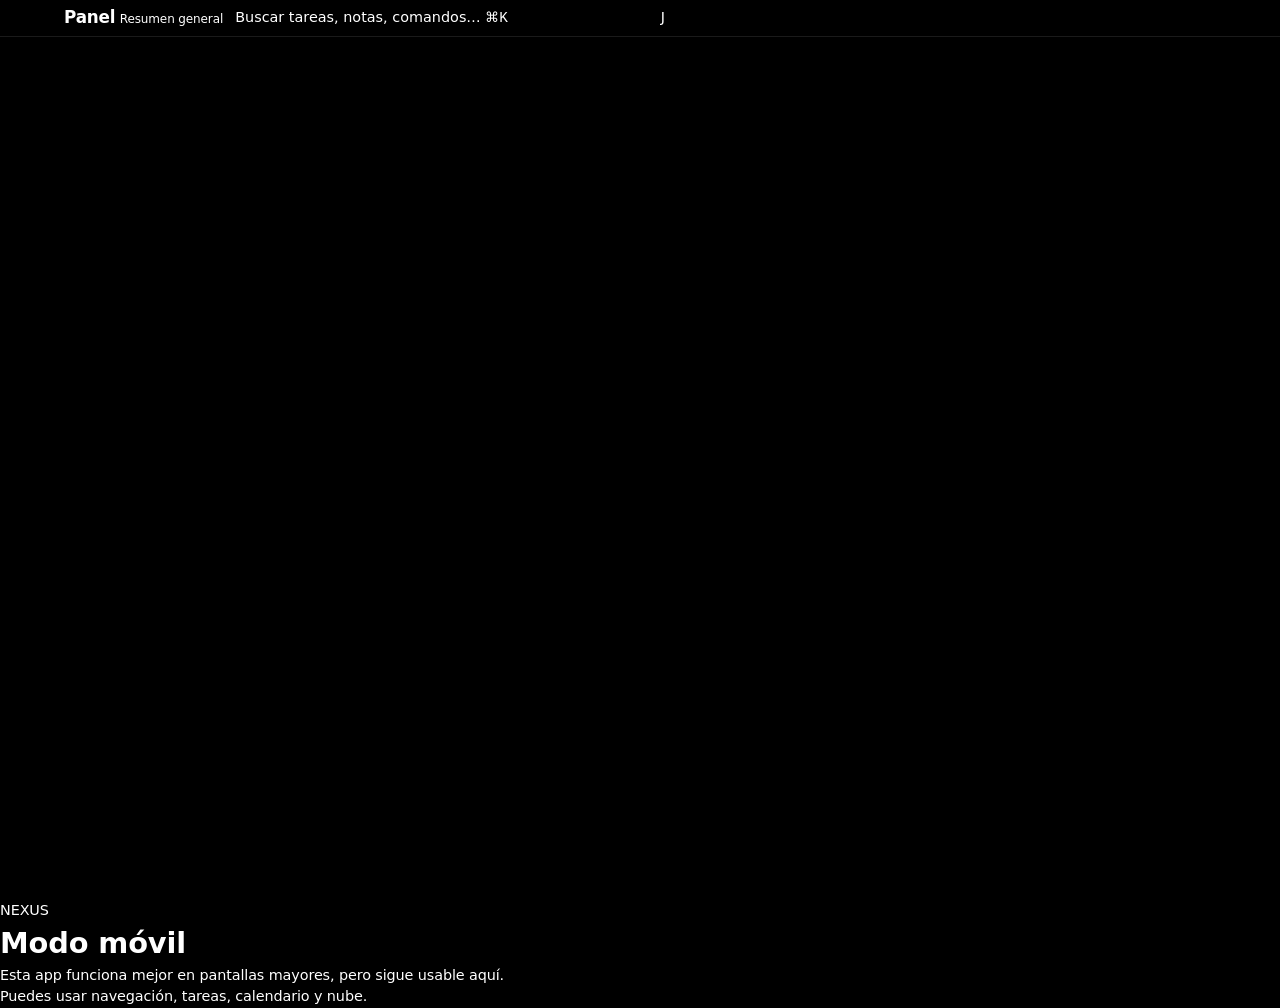
==== index.html @ cc1f6b52 "refactor: mejorar contraste del heatmap" ====
<!DOCTYPE html>
<html lang="es" >
<head>
<meta charset="utf-8" />
<!-- viewport real: permite que el layout se adapte al ancho del móvil.
     Un width fijo (p.ej. 1366) obligaría al navegador a no estrechar nada. -->
<meta name="viewport" content="width=device-width, initial-scale=1, viewport-fit=cover" />
<meta name="theme-color" content="#000000" />
<meta name="apple-mobile-web-app-capable" content="yes" />
<meta name="mobile-web-app-capable" content="yes" />
<meta name="apple-mobile-web-app-status-bar-style" content="black-translucent" />
<meta name="apple-mobile-web-app-title" content="NEXUS" />
<meta name="format-detection" content="telephone=no" />
<title>NEXUS · Centro de Control</title>
<meta name="color-scheme" content="dark" />
<link rel="icon" href="data:image/svg+xml,%3Csvg xmlns='http://www.w3.org/2000/svg' viewBox='0 0 32 32'%3E%3Crect width='32' height='32' rx='8' fill='%23000'/%3E%3Cpath d='M10 23V9l12 12V9' stroke='%23ffffff' stroke-width='2.4' fill='none' stroke-linecap='round' stroke-linejoin='round'/%3E%3C/svg%3E" />
<style>:root{--bg:#000;--panel:rgba(255,255,255,.04);--panel-2:rgba(255,255,255,.06);
--panel-3:rgba(255,255,255,.09);--stroke:rgba(255,255,255,.10);
--stroke-2:rgba(255,255,255,.15);--stroke-3:rgba(255,255,255,.22);
--txt:#fff;--txt-2:rgba(255,255,255,.65);--txt-3:rgba(255,255,255,.40);
--txt-4:rgba(255,255,255,.25);--r:16px;--r-sm:12px;--r-xs:8px;
--gap:1rem;--pad:1.2rem;--fs:1;--dur:.32s;--dur-fast:.16s;
--ease:cubic-bezier(.22,1,.36,1);--shadow:0 12px 32px -10px rgba(0,0,0,.8);
--glow:0 0 0 1px rgba(255,255,255,.08)}
body[data-dens="compact"]{--gap:.85rem;--pad:.95rem}
body[data-dens="roomy"]{--gap:1.25rem;--pad:1.45rem}
body.no-anim *{animation-duration:.001ms!important;transition-duration:.001ms!important}
@media (prefers-reduced-motion:reduce){*{animation-duration:.001ms!important;transition-duration:.001ms!important}}
*{box-sizing:border-box}[hidden]{display:none!important}
html{font-size:calc(16px * var(--fs));-webkit-text-size-adjust:100%}
body{margin:0;background:var(--bg);color:var(--txt);
font-family:-apple-system,BlinkMacSystemFont,"Segoe UI",system-ui,sans-serif;
font-size:.9rem;line-height:1.5;letter-spacing:-.008em;overflow:hidden;
height:100vh;overscroll-behavior:none;-webkit-font-smoothing:antialiased;
touch-action:pan-y pinch-zoom}
.scroll-y,.view,.nav,.notes-scroll,.agenda-list,.col-b,.modal-b,.pal-list,.panel-body{
-webkit-overflow-scrolling:touch;overscroll-behavior:contain}
button,input,textarea,select{font:inherit;color:inherit}
button{background:none;border:0;cursor:pointer;padding:0;-webkit-tap-highlight-color:transparent}
input,textarea,select{background:none;border:0;outline:0}
ul,ol{margin:0;padding:0;list-style:none}h1,h2,h3,h4,p{margin:0}
a{color:var(--txt);text-decoration:none}svg{display:block;flex:none;width:1rem;height:1rem}
::selection{background:rgba(255,255,255,.24);color:#fff}
:focus-visible{outline:2px solid rgba(255,255,255,.6);outline-offset:2px;border-radius:6px}
*::-webkit-scrollbar{width:8px;height:8px}*::-webkit-scrollbar-track{background:transparent}
*::-webkit-scrollbar-thumb{background:rgba(255,255,255,.12);border:2px solid transparent;
background-clip:content-box;border-radius:20px}
.app{display:grid;grid-template-rows:3.5rem 1fr auto;height:100vh;overflow:hidden}
.topbar{position:sticky;top:0;z-index:100;display:flex;align-items:center;gap:.75rem;
padding:0 1rem;background:rgba(0,0,0,.92);border-bottom:1px solid var(--stroke);
backdrop-filter:blur(20px);-webkit-backdrop-filter:blur(20px)}
.nav-toggle{display:grid;place-items:center;width:2.25rem;height:2.25rem;
border-radius:10px;color:var(--txt-2);transition:all .16s}
.nav-toggle svg{width:1.15rem;height:1.15rem;stroke-width:1.9}
.nav-toggle:active{transform:scale(.94)}
#pageTitle{font-size:1.05rem;font-weight:700;letter-spacing:-.012em;flex:1;
overflow:hidden;text-overflow:ellipsis;white-space:nowrap}
.top-right{display:flex;align-items:center;gap:.65rem}
#cloudBtn{display:grid;place-items:center;width:2.25rem;height:2.25rem;
border-radius:10px;color:var(--txt-3);transition:all .16s}
#cloudBtn svg{width:1.05rem;height:1.05rem;stroke-width:1.8}
.clock{display:none}.icon-btn{display:grid;place-items:center;width:2.25rem;height:2.25rem;
border-radius:10px;color:var(--txt-2);transition:all .16s}
.icon-btn svg{width:1.05rem;height:1.05rem;stroke-width:1.8}
.view{overflow-y:auto;padding:1rem 1rem calc(env(safe-area-inset-bottom,0px) + 5rem)}
.sidebar{position:fixed;top:0;bottom:0;left:0;width:min(85vw,20rem);
background:rgba(0,0,0,.96);border-right:1px solid var(--stroke);z-index:200;
transform:translateX(-100%);transition:transform .32s var(--ease);display:flex;flex-direction:column}
body.nav-open .sidebar{transform:translateX(0)}
.side-head{padding:1.2rem 1rem;border-bottom:1px solid var(--stroke);
display:flex;align-items:center;gap:.65rem}
.side-head h2{font-size:.95rem;font-weight:700;flex:1}
.nav{flex:1;overflow-y:auto;padding:.5rem}
.nav-item{display:flex;align-items:center;gap:.75rem;padding:.72rem .85rem;
border-radius:12px;color:var(--txt-2);font-size:.9rem;font-weight:700;
transition:all .16s;min-height:2.75rem}
.nav-item svg{width:1.1rem;height:1.1rem;stroke-width:1.8;opacity:.7;flex:none}
.nav-item:active{transform:scale(.97)}
.nav-item.on{background:rgba(255,255,255,.09);color:var(--txt)}
.nav-item.on svg{opacity:1;stroke-width:2}
.nav-badge{margin-left:auto;min-width:1.35rem;height:1.35rem;padding:0 .35rem;
border-radius:8px;background:rgba(255,255,255,.14);font-size:.7rem;font-weight:700;
display:grid;place-items:center}
.nav-item.on .nav-badge{background:rgba(255,255,255,.22)}
.side-foot{padding:1rem;border-top:1px solid var(--stroke);display:flex;align-items:center;gap:.75rem}
.side-foot .avatar{width:2.25rem;height:2.25rem;border-radius:10px;
background:var(--panel-2);border:1px solid var(--stroke);display:grid;place-items:center;
font-size:.8rem;font-weight:700}
.side-foot .u{flex:1;min-width:0}
.side-foot .u b{display:block;font-size:.8rem;overflow:hidden;text-overflow:ellipsis;white-space:nowrap}
.side-foot .u small{display:block;font-size:.7rem;color:var(--txt-3);overflow:hidden;text-overflow:ellipsis;white-space:nowrap}
.nav-scrim{position:fixed;inset:0;z-index:199;background:rgba(0,0,0,.7);
opacity:0;pointer-events:none;transition:opacity .32s}
body.nav-open .nav-scrim{opacity:1;pointer-events:auto}
@keyframes fadeIn{from{opacity:0}to{opacity:1}}
@keyframes slideUp{from{transform:translateY(1.5rem);opacity:0}to{transform:translateY(0);opacity:1}}
@keyframes spin{from{transform:rotate(0deg)}to{transform:rotate(360deg)}}
@media (max-width:374px){html{font-size:calc(15px * var(--fs))}.topbar{padding:0 .75rem}}

/* microinteracciones táctiles */
@media (hover:none) and (pointer:coarse){
  .kcard:active{transform:scale(.97)}
  .card:active{transform:scale(.97)}
  .nav-item:active{transform:scale(.97);background:rgba(255,255,255,.12)}
  .tab:active{transform:scale(.92)}
  .btn:active{transform:scale(.96);background:var(--panel-3)}
  .card:active{transform:scale(.98)}
  .kcard:active{transform:scale(.98)}
  .task:active{transform:scale(.98);background:var(--panel-2)}
  .note-item:active{transform:scale(.98);background:var(--panel-2)}
}
/* ============================================================
   primitivos
   ============================================================ */
.card{
  background:var(--panel);border:1px solid var(--stroke);border-radius:var(--r);
  /* Sin backdrop-filter en tarjeta: sobre un fondo negro solido no aporta nada
     y en movilTowards el aspecto de "todo borroso". El profundidad viene
     del borde y del box-shadow. */
  box-shadow:var(--glow),0 2px 10px rgba(0,0,0,.55);position:relative;overflow:hidden;
  transition:border-color var(--dur) var(--ease),background var(--dur) var(--ease),transform var(--dur) var(--ease),box-shadow var(--dur) var(--ease)
}
.card::before{
  content:"";position:absolute;inset:0 0 auto;height:1px;
  background:rgba(255,255,255,.07);
  opacity:.7;pointer-events:none
}
.card.hoverable:hover{border-color:var(--stroke-2);background:var(--panel-2);transform:translateY(-2px);box-shadow:var(--glow),0 2px 10px rgba(0,0,0,.55),var(--shadow)}
.card.hoverable:active{transform:translateY(0) scale(.996)}
.card-h{display:flex;align-items:center;gap:.6rem;padding:.85rem 1rem;border-bottom:1px solid var(--stroke);min-width:0}
.card-h h3{font-size:.86rem;font-weight:650;letter-spacing:.02em;flex:1;display:flex;align-items:center;gap:.45rem;min-width:0;overflow:hidden;text-overflow:ellipsis;white-space:nowrap}
.card-h h3 svg{width:.92rem;height:.92rem;stroke-width:1.7;opacity:.6}
.card-h .hint{font-size:.78rem;color:var(--txt-4);font-weight:500}
.card-b{padding:1rem}
.card-b.tight{padding:.6rem}
.card-f{padding:.7rem 1rem;border-top:1px solid var(--stroke);display:flex;align-items:center;gap:.5rem}

.eyebrow{font-size:.69rem;text-transform:uppercase;letter-spacing:.15em;color:var(--txt-4);font-weight:650}
.muted{color:var(--txt-3)}
.mono{font-variant-numeric:tabular-nums;font-feature-settings:"tnum"}

.btn{
  display:inline-flex;align-items:center;justify-content:center;gap:.4rem;height:2.35rem;padding:0 .82rem;
  border-radius:var(--r-sm);background:var(--panel-2);border:1px solid var(--stroke-2);
  font-size:.86rem;font-weight:700;color:var(--txt);white-space:nowrap;
  transition:background var(--dur-fast),border-color var(--dur-fast),transform var(--dur-fast),box-shadow var(--dur-fast),color var(--dur-fast)
}
.btn svg{width:.9rem;height:.9rem;stroke-width:1.8}
.btn:hover{background:var(--panel-3);border-color:var(--stroke-3);transform:translateY(-1px)}
.btn:active{transform:translateY(0) scale(.97)}
/* el boton principal pierde el degradado; el peso y el brillo siguen */
.btn.primary{
  background:var(--txt);color:#05070d;border-color:transparent;font-weight:700;
  box-shadow:0 6px 18px -8px rgba(255,255,255,.12)
}
.btn.primary:hover{box-shadow:0 10px 26px -9px rgba(255,255,255,.12);filter:brightness(1.08)}
.btn.ghost{background:transparent;border-color:var(--stroke)}
.btn.ghost:hover{background:var(--panel-2)}
.btn.danger{color:var(--txt);border-color:var(--stroke-2);background:var(--panel-2)}
.btn.danger:hover{background:var(--panel-3);border-color:var(--stroke-3)}
.btn.xs{height:1.9rem;padding:0 .58rem;font-size:.71rem;border-radius:8px}
.btn.xs svg{width:.8rem;height:.8rem}
.btn.icon{width:2.1rem;padding:0}
.btn.icon.xs{width:1.68rem}
.btn.block{width:100%}
.btn[disabled]{opacity:.42;pointer-events:none}

.chip{
  display:inline-flex;align-items:center;gap:.28rem;height:1.42rem;padding:0 .48rem;border-radius:6px;
  background:var(--panel-2);border:1px solid var(--stroke);font-size:.74rem;font-weight:700;color:var(--txt-2);
  white-space:nowrap;transition:background var(--dur-fast),color var(--dur-fast),border-color var(--dur-fast)
}
button.chip{cursor:pointer}
button.chip:hover{background:var(--panel-3);color:var(--txt)}
.chip.on{background:rgba(255,255,255,.12);border-color:rgba(255,255,255,.12);color:#fff}
.chip .dot{width:.34rem;height:.34rem;border-radius:50%;background:currentColor}
.chip svg{width:.74rem;height:.74rem;flex:none}
.chip.p-alta{color:var(--txt);background:var(--panel-3);border-color:var(--stroke-3);font-weight:800}
.chip.p-media{color:var(--txt-2);background:var(--panel-2);border-color:var(--stroke-2)}
.chip.p-baja{color:var(--txt-3);background:var(--panel);border-color:var(--stroke)}
.chip.p-alta .dot,.chip.p-media .dot,.chip.p-baja .dot{box-shadow:none}

.seg{display:inline-flex;padding:2px;border-radius:9px;background:var(--panel);border:1px solid var(--stroke);gap:2px}
.seg button{padding:.32rem .62rem;border-radius:7px;font-size:.78rem;font-weight:700;color:var(--txt-3);transition:background var(--dur-fast),color var(--dur-fast)}
.seg button:hover{color:var(--txt)}
.seg button.on{background:var(--panel-3);color:var(--txt);box-shadow:0 1px 0 0 rgba(255,255,255,.06) inset}

.field{display:flex;flex-direction:column;gap:.32rem}
.field label{font-size:.74rem;text-transform:uppercase;letter-spacing:.1em;color:var(--txt-4);font-weight:650}
.input,.textarea,.select{
  width:100%;background:rgba(0,0,0,.34);border:1px solid var(--stroke);border-radius:10px;
  padding:.8rem .9rem;font-size:.82rem;color:var(--txt);
  transition:border-color var(--dur-fast),background var(--dur-fast),box-shadow var(--dur-fast)
}
.input::placeholder,.textarea::placeholder{color:var(--txt-4)}
.input:hover,.textarea:hover,.select:hover{border-color:var(--stroke-2)}
.input:focus,.textarea:focus,.select:focus{border-color:rgba(255,255,255,.12);background:rgba(0,0,0,.5);
  box-shadow:0 0 0 3px rgba(255,255,255,.12)}
.textarea{min-height:5.5rem;line-height:1.55}
.select{appearance:none;cursor:pointer;padding-right:1.7rem;
  background:none;
  background-position:calc(100% - .88rem) 52%,calc(100% - .62rem) 52%;
  background-size:5px 5px,5px 5px;background-repeat:no-repeat}
.select option{background:#0b0b0d;color:var(--txt)}
input[type=date]::-webkit-calendar-picker-indicator,
input[type=time]::-webkit-calendar-picker-indicator{filter:invert(1) opacity(.4);cursor:pointer}
.switch{position:relative;width:2.3rem;height:1.32rem;flex:none;border-radius:20px;cursor:pointer;
  background:rgba(255,255,255,.1);border:1px solid var(--stroke-2);transition:background var(--dur) var(--ease),border-color var(--dur)}
.switch::after{content:"";position:absolute;top:1px;left:1px;width:1.1rem;height:1.1rem;border-radius:50%;
  background:#fff;box-shadow:0 2px 6px rgba(0,0,0,.6);transition:transform var(--dur) var(--ease)}
.switch.on{background:var(--txt);border-color:transparent}
.switch.on::after{transform:translateX(.96rem)}
.range{appearance:none;width:100%;height:3px;border-radius:3px;background:rgba(255,255,255,.12);cursor:pointer}
.range::-webkit-slider-thumb{appearance:none;width:.92rem;height:.92rem;border-radius:50%;background:#fff;
  box-shadow:0 2px 8px rgba(0,0,0,.7),0 0 0 1px rgba(0,0,0,.35);transition:transform var(--dur-fast)}
.range::-webkit-slider-thumb:hover{transform:scale(1.18)}

.prog{height:3px;border-radius:3px;background:rgba(255,255,255,.08);overflow:hidden;position:relative}
.prog i{display:block;height:100%;border-radius:3px;background:var(--txt);
  transition:width .55s var(--ease);position:relative}
.prog i::after{display:none}

.stat{display:flex;flex-direction:column;gap:.1rem}
.stat b{font-size:1.62rem;font-weight:680;letter-spacing:-.035em;line-height:1.05;font-variant-numeric:tabular-nums}
.stat span{font-size:.74rem;color:var(--txt-3);display:flex;align-items:center;gap:.3rem}
.stat .up{color:rgba(255,255,255,.85);font-weight:700}
.stat .dn{color:rgba(255,255,255,.85);font-weight:700}
.delta{font-size:.78rem;font-weight:700;padding:.1rem .3rem;border-radius:5px}
.delta.up{background:var(--panel-2);color:var(--txt-2)}
.delta.dn{background:var(--panel-2);color:var(--txt-2)}

.empty{display:flex;flex-direction:column;align-items:center;gap:.4rem;padding:2.4rem 1rem;text-align:center;color:var(--txt-4)}
.empty svg{width:1.7rem;height:1.7rem;stroke-width:1.3;opacity:.5;margin-bottom:.2rem}
.empty b{font-size:.83rem;color:var(--txt-2);font-weight:700}
.empty p{font-size:.78rem;max-width:17rem;line-height:1.5}

/* ============================================================
   dashboard
   ============================================================ */
.hero{
  display:grid;grid-template-columns:1fr auto;gap:1.2rem;align-items:center;
  padding:1.3rem 1.4rem;border-radius:var(--r);position:relative;overflow:hidden;
  background:rgba(255,255,255,.12),var(--panel);
  border:1px solid var(--stroke);box-shadow:var(--glow),0 2px 10px rgba(0,0,0,.55);
  box-shadow:var(--glow),0 2px 10px rgba(0,0,0,.55);position:relative;overflow:hidden;
    /* el hero tampoco lleva backdrop-filter: fondo negro solido, cero ventaja */
    transition:transform .3s var(--ease)
  }
/* sin degradados: la profundidad viene de bordes y sombras, no de mezclas */
.hero::after{
  content:"";position:absolute;inset:0;pointer-events:none;
  border-left:2px solid rgba(255,255,255,.12);
  opacity:.55
}
.hero h1{font-size:1.6rem;font-weight:680;letter-spacing:-.035em;line-height:1.16}
.hero h1 em{font-style:normal;color:var(--txt);font-weight:700}
.hero p{font-size:.8rem;color:var(--txt-2);margin-top:.3rem}
.hero-acts{display:flex;gap:.45rem;margin-top:.9rem}
.ring{position:relative;width:6.2rem;height:6.2rem;flex:none}
.ring svg{transform:rotate(-90deg);overflow:visible}
.ring circle{fill:none;stroke-width:7;stroke-linecap:round}
.ring .bg{stroke:rgba(255,255,255,.08)}
.ring .fg{stroke:var(--txt);transition:stroke-dashoffset .9s var(--ease);filter:drop-shadow(0 0 6px rgba(255,255,255,.12))}
.ring-txt{position:absolute;inset:0;display:grid;place-content:center;text-align:center;line-height:1.1}
.ring-txt b{font-size:1.28rem;font-weight:700;letter-spacing:-.03em;font-variant-numeric:tabular-nums}
.ring-txt span{font-size:.72rem;text-transform:uppercase;letter-spacing:.11em;color:var(--txt-4)}

/* ============================================================
   grid · minmax(0,1fr) en todas las rejillas: con 1fr a secas el
   ancho minimo del contenido (texto, chips) desvia las columnas y
   provoca desbordes. Verificado en movil y escritorio.
   ============================================================ */
.grid{display:grid;gap:var(--gap)}
.g-4{grid-template-columns:repeat(4,minmax(0,1fr))}
.g-3{grid-template-columns:repeat(3,minmax(0,1fr))}
.g-2{grid-template-columns:repeat(2,minmax(0,1fr))}
.span-2{grid-column:span 2}
.span-3{grid-column:span 3}

.kpis{display:grid;grid-template-columns:repeat(4,1fr);gap:var(--gap)}
.kpi{padding:.95rem 1rem;display:flex;flex-direction:column;gap:.55rem}
.kpi-top{display:flex;align-items:center;justify-content:space-between;gap:.5rem}
.kpi-top .ico{width:1.85rem;height:1.85rem;border-radius:8px;display:grid;place-items:center;
  background:var(--panel-2);border:1px solid var(--stroke);color:var(--txt-2)}
.kpi-top .ico svg{width:.92rem;height:.92rem;stroke-width:1.7}
.kpi.spk .ico{color:var(--txt);border-color:rgba(255,255,255,.12);
  background:rgba(255,255,255,.12)}
.spark{height:1.6rem;width:100%;margin-top:auto}
.spark path.l{fill:none;stroke:var(--txt);stroke-width:1.7;stroke-linecap:round;stroke-linejoin:round}
.spark path.a{fill:var(--txt);opacity:.22;stroke:none}

/* listas */
.lst{display:flex;flex-direction:column}
.lst-row{display:flex;align-items:center;gap:.6rem;padding:.52rem .3rem;border-bottom:1px solid var(--stroke);
  transition:background var(--dur-fast),transform var(--dur-fast);border-radius:6px}
.lst-row:last-child{border-bottom:0}
.lst-row:hover{background:var(--panel-2)}
.lst-row .tt{flex:1;min-width:0}
.lst-row .tt b{display:block;font-size:.79rem;font-weight:550;white-space:nowrap;overflow:hidden;text-overflow:ellipsis}
.lst-row .tt small{font-size:.72rem;color:var(--txt-3);display:flex;align-items:center;gap:.3rem;margin-top:.05rem}
.lst-row .tt small .sep{opacity:.4}

.chk{width:1.08rem;height:1.08rem;flex:none;border-radius:6px;border:1.5px solid var(--stroke-3);
  display:grid;place-items:center;cursor:pointer;position:relative;
  transition:background var(--dur-fast),border-color var(--dur-fast),transform var(--dur-fast)}
.chk:hover{border-color:color-mix(in srgb,rgba(255,255,255,.85) 60%,transparent);transform:scale(1.12)}
.chk svg{width:.62rem;height:.62rem;stroke:#05070d;stroke-width:3;opacity:0;transform:scale(.4);
  transition:opacity var(--dur-fast),transform var(--dur-fast)}
.chk.on{background:rgba(255,255,255,.85);border-color:rgba(255,255,255,.85)}
.chk.on svg{opacity:1;transform:none}
.chk .ringfx{position:absolute;inset:-2px;border-radius:9px;border:2px solid rgba(255,255,255,.85);opacity:0;pointer-events:none}
.chk.burst .ringfx{animation:burst .55s var(--ease)}
@keyframes burst{0%{opacity:.9;transform:scale(.7)}100%{opacity:0;transform:scale(2.5)}}
.row-done .tt b{color:var(--txt-4);text-decoration:line-through;text-decoration-color:var(--txt-4)}

.star{width:1.15rem;height:1.15rem;flex:none;color:var(--txt-4);cursor:pointer;stroke-width:1.6;
  transition:color var(--dur-fast),transform var(--dur-fast)}
.star:hover{color:rgba(255,255,255,.85);transform:scale(1.2)}
.star.on{color:rgba(255,255,255,.85);fill:rgba(255,255,255,.85);stroke:rgba(255,255,255,.85)}
.star.pulse{animation:starPop .42s var(--ease)}
@keyframes starPop{0%{transform:scale(1)}45%{transform:scale(1.5) rotate(18deg)}100%{transform:scale(1)}}

.avs{display:flex;align-items:center}
.avs .a{width:1.55rem;height:1.55rem;border-radius:50%;display:grid;place-items:center;font-size:.78rem;font-weight:700;
  color:#05070d;margin-left:-.42rem;border:2px solid #0a0a0c;box-shadow:0 2px 8px rgba(0,0,0,.5)}
.avs .a:first-child{margin-left:0}
.avs .more{background:var(--panel-3)!important;color:var(--txt-2)!important}

.feed{display:flex;flex-direction:column;gap:.1rem}
.feed-row{display:flex;gap:.65rem;padding:.5rem .1rem;position:relative;transition:background var(--dur-fast);border-radius:7px}
.feed-row:hover{background:var(--panel-2)}
.feed-ico{width:1.6rem;height:1.6rem;flex:none;border-radius:8px;display:grid;place-items:center;
  background:var(--panel-2);border:1px solid var(--stroke);color:var(--txt-2);position:relative;z-index:1}
.feed-ico svg{width:.8rem;height:.8rem;stroke-width:1.8}
.feed-row::before{content:"";position:absolute;left:.79rem;top:2.1rem;bottom:-.1rem;width:1px;background:var(--stroke)}
.feed-row:last-child::before{display:none}
.feed-b{flex:1;min-width:0;padding-bottom:.1rem}
.feed-b p{font-size:.755rem;line-height:1.42;color:var(--txt-2)}
.feed-b p b{color:var(--txt);font-weight:700}
.feed-b time{font-size:.7rem;color:var(--txt-4)}

/* ============================================================
   tareas
   ============================================================ */
.toolbar{display:flex;align-items:center;gap:.55rem;flex-wrap:wrap;padding:.8rem .9rem}
.toolbar .grow{flex:1;min-width:8rem}
.search-i{display:flex;align-items:center;gap:.45rem;background:rgba(0,0,0,.3);border:1px solid var(--stroke);
  border-radius:10px;padding:0 .55rem;height:1.95rem;flex:1;min-width:9rem;transition:border-color var(--dur-fast)}
.search-i:focus-within{border-color:rgba(255,255,255,.12)}
.search-i .ic{width:.82rem;height:.82rem;border:1.5px solid var(--txt-4);border-radius:50%;position:relative;flex:none}
.search-i .ic::after{content:"";position:absolute;width:.38rem;height:1.5px;background:var(--txt-4);
  right:-.24rem;bottom:-.11rem;transform:rotate(45deg);border-radius:2px}
.search-i input{flex:1;font-size:.79rem;min-width:0}

.task{
  display:flex;align-items:flex-start;gap:.7rem;padding:.8rem .9rem;border-radius:var(--r-sm);
  border:1px solid var(--stroke);background:var(--panel);position:relative;
  transition:border-color var(--dur-fast),background var(--dur-fast),transform var(--dur-fast),box-shadow var(--dur-fast)
}
.task:hover{border-color:var(--stroke-2);background:var(--panel-2);transform:translateX(2px)}
.task::before{content:"";position:absolute;left:0;top:9px;bottom:9px;width:2px;border-radius:0 2px 2px 0;
  background:var(--pr,var(--txt));opacity:.85;box-shadow:0 0 10px var(--pr,var(--txt))}
.task.p-alta{--pr:rgba(255,255,255,.85)}.task.p-media{--pr:rgba(255,255,255,.85)}.task.p-baja{--pr:rgba(255,255,255,.85)}.task.p-none{--pr:var(--txt-4)}
.task .chk{margin-top:.1rem}
.task-b{flex:1;min-width:0;display:flex;flex-direction:column;gap:.3rem}
.task-b h4{font-size:.83rem;font-weight:550;line-height:1.35;display:flex;align-items:center;gap:.35rem}
.task-b h4 .t{overflow:hidden;text-overflow:ellipsis;white-space:nowrap}
.task-b .desc{font-size:.72rem;color:var(--txt-3);line-height:1.45;display:-webkit-box;-webkit-line-clamp:2;-webkit-box-orient:vertical;overflow:hidden}
.task.done{opacity:.55}
.task.done h4 .t{text-decoration:line-through;color:var(--txt-3)}
.task-meta{display:flex;align-items:center;gap:.4rem;flex-wrap:wrap}
.task-meta .m{font-size:.72rem;color:var(--txt-3);display:inline-flex;align-items:center;gap:.24rem}
.task-meta .m svg{width:.72rem;height:.72rem;stroke-width:1.8}
.task-meta .m.late{color:#ffb3bf}
.task-acts{display:flex;gap:.15rem;opacity:0;transition:opacity var(--dur-fast);flex:none}
.task:hover .task-acts,.task:focus-within .task-acts{opacity:1}
.task-pct{font-size:.78rem;color:var(--txt-3);font-variant-numeric:tabular-nums;flex:none;min-width:1.7rem;text-align:right}
.task.removing{animation:taskOut .26s var(--ease-in) forwards}
@keyframes taskOut{to{opacity:0;transform:translateX(22px) scale(.96);height:0;padding-top:0;padding-bottom:0;margin:0;border-width:0}}
.task.ghosting{opacity:.28}
.task.drag-ghost{
  position:fixed;z-index:900;pointer-events:none;box-shadow:var(--shadow-lg);
  border-color:rgba(255,255,255,.12);background:#101014;
  transform:rotate(1.4deg) scale(1.015);animation:none!important;margin:0
}

.tag{display:inline-flex;align-items:center;height:1.24rem;padding:0 .4rem;border-radius:5px;font-size:.69rem;font-weight:700;
  background:var(--tc,rgba(255,255,255,.12));color:var(--tc-t,#cfe2ff);
  border:1px solid color-mix(in srgb,var(--tc,var(--txt)) 26%,transparent)}

/* ============================================================
   calendario
   ============================================================ */
.cal-wrap{display:grid;grid-template-columns:1fr 19.5rem;gap:var(--gap);align-items:start}
.cal-nav{display:flex;align-items:center;gap:.3rem}
.cal-nav h3{font-size:.9rem;font-weight:650;letter-spacing:-.01em;min-width:8.6rem;text-transform:capitalize}
/* minmax(0,1fr) es imprescindible: con 1fr a secas, el ancho minimo del
   contenido (el texto de cada celda) reparte columnas desiguales y desborda.
   Este fix sirve para movil Y escritorio. */
.cal-grid{display:grid;grid-template-columns:repeat(7,minmax(0,1fr));border-top:1px solid var(--stroke);border-left:1px solid var(--stroke)}
.cal-dow{font-size:.68rem;text-transform:uppercase;letter-spacing:.11em;color:var(--txt-4);
  padding:.5rem .35rem;text-align:center;font-weight:650;border-right:1px solid var(--stroke);border-bottom:1px solid var(--stroke);
  overflow:hidden;text-overflow:ellipsis;white-space:nowrap;min-width:0}
.cal-cell{
  border-right:1px solid var(--stroke);border-bottom:1px solid var(--stroke);
  min-height:5.4rem;min-width:0;padding:.35rem .4rem;display:flex;flex-direction:column;gap:.22rem;
  cursor:pointer;position:relative;transition:background var(--dur-fast);
}
.cal-cell:hover{background:var(--panel-2)}
.cal-cell.out{opacity:.32}
.cal-cell .dn{font-size:.72rem;color:var(--txt-2);font-variant-numeric:tabular-nums;
  width:1.35rem;height:1.35rem;display:grid;place-items:center;border-radius:50%;transition:all var(--dur-fast) cubic-bezier(.22,1,.36,1)}
.cal-cell.out .dn{color:var(--txt-4)}
.cal-cell.today .dn{background:var(--txt);color:#05070d;font-weight:700;
  box-shadow:0 0 14px -2px rgba(255,255,255,.12)}
.cal-cell.sel{background:rgba(255,255,255,.12);box-shadow:inset 0 0 0 1px rgba(255,255,255,.12)}
.cal-cell.sel .dn{color:#fff;font-weight:700}
.ev-dot{width:100%;display:flex;align-items:center;gap:.25rem;font-size:.71rem;padding:.13rem .28rem;border-radius:5px;
  background:var(--panel-2);border-left:2px solid var(--ec,var(--txt));color:var(--txt-2);
  white-space:nowrap;overflow:hidden;text-overflow:ellipsis;transition:background var(--dur-fast),transform var(--dur-fast)}
.ev-dot:hover{background:var(--panel-3);transform:translateX(2px)}
.ev-dot.more{background:none;border:0;color:var(--txt-4);padding-left:.28rem;cursor:pointer}
.ev-dot.now{box-shadow:0 0 0 1px rgba(255,255,255,.12)}

.agenda{padding:.85rem;display:flex;flex-direction:column;gap:.55rem;position:sticky;top:0}
.agenda-date{font-size:.86rem;font-weight:650;display:flex;flex-direction:column;gap:.05rem}
.agenda-date small{font-size:.78rem;color:var(--txt-3);font-weight:400;text-transform:capitalize}
.agenda-list{display:flex;flex-direction:column;gap:.35rem;max-height:26rem;overflow-y:auto}
.agenda-ev{display:flex;gap:.55rem;padding:.45rem .5rem;border-radius:8px;background:var(--panel);
  border:1px solid var(--stroke);border-left:2px solid var(--ec,var(--txt));
  transition:background var(--dur-fast),transform var(--dur-fast),border-color var(--dur-fast);cursor:pointer}
.agenda-ev:hover{background:var(--panel-2);transform:translateX(2px)}
.agenda-ev .t{flex:1;min-width:0}
.agenda-ev .t b{display:block;font-size:.755rem;font-weight:550;white-space:nowrap;overflow:hidden;text-overflow:ellipsis}
.agenda-ev .t small{font-size:.71rem;color:var(--txt-3);font-variant-numeric:tabular-nums}
.agenda-ev .x{opacity:0;transition:opacity var(--dur-fast)}
.agenda-ev:hover .x{opacity:1}/* ============================================================
   kanban / proyectos
   ============================================================ */
.board{display:grid;grid-template-columns:repeat(4,minmax(13.5rem,1fr));gap:var(--gap);align-items:start}
.col{display:flex;flex-direction:column;border-radius:var(--r);border:1px solid var(--stroke);
  background:rgba(255,255,255,.016);max-height:calc(100vh - 12.5rem);transition:border-color var(--dur),background var(--dur)}
.col.over{border-color:rgba(255,255,255,.12);background:rgba(255,255,255,.12)}
.col-h{display:flex;align-items:center;gap:.45rem;padding:.65rem .75rem;border-bottom:1px solid var(--stroke);flex:none}
.col-h .cd{width:.42rem;height:.42rem;border-radius:50%;background:var(--cc,var(--txt));box-shadow:0 0 9px var(--cc,var(--txt))}
.col-h b{font-size:.78rem;font-weight:650;flex:1;letter-spacing:.01em}
.col-h .n{font-size:.73rem;color:var(--txt-3);background:var(--panel-2);border-radius:20px;padding:.06rem .34rem;
  font-variant-numeric:tabular-nums;font-weight:650}
.col-b{flex:1;overflow-y:auto;padding:.5rem;display:flex;flex-direction:column;gap:.42rem;min-height:4.5rem}
.col-b.over{background:rgba(255,255,255,.12);border-radius:var(--r-xs)}
.kcard{
  border-radius:var(--r-sm);border:1px solid var(--stroke);background:var(--panel-2);padding:.58rem .62rem;
  display:flex;flex-direction:column;gap:.4rem;cursor:grab;position:relative;user-select:none;
  /* El raton arrastra al instante. En tactil el scroll tiene prioridad, asi que
     el arrastre se arma con pulsacion larga y se cambia a touch-action:none
     solo cuando el dedo ya esta "agarrando" la tarjeta (ver onPointerDown). */
  /* pan-y permite el scroll vertical con el dedo; el arrastre horizontal se
     habilita solo cuando la tarjeta ya esta agarrada (.dragging-active) */
  touch-action:pan-y;-webkit-touch-callout:none;
  transition:border-color var(--dur-fast),background var(--dur-fast),transform var(--dur-fast),box-shadow var(--dur-fast),opacity var(--dur-fast)
}
/* feedback de "pulsacion larga en curso" */
.kcard.pressing{
  transform:scale(.97);
  border-color:rgba(255,255,255,.12);
  background:var(--panel-3);
  box-shadow:0 10px 30px -14px rgba(0,0,0,.95)
}
/* mientras se arrastra con el dedo, el scroll debe ceder */
.kcard.dragging-active{touch-action:none}
.kcard:hover{border-color:var(--stroke-2);background:var(--panel-3);transform:translateY(-1px);box-shadow:0 8px 20px -12px rgba(0,0,0,.9)}
.kcard:active{cursor:grabbing}
.kcard.drag-ghost{position:fixed;z-index:900;width:var(--kw);pointer-events:none;box-shadow:var(--shadow-lg);
  border-color:rgba(255,255,255,.12);background:#121216;transform:rotate(1.6deg) scale(1.02);cursor:grabbing}
/* la original se atenúa solo un poco: si baja mucho, al soltar parece un flash */
.kcard.ghosting{opacity:.58;transition:opacity .18s ease}
.kcard h5{font-size:.775rem;font-weight:600;line-height:1.35;display:flex;gap:.35rem;align-items:flex-start}
.kcard h5 .t{flex:1}
.kcard .kd{font-size:.78rem;color:var(--txt-3);line-height:1.42;display:-webkit-box;-webkit-line-clamp:2;-webkit-box-orient:vertical;overflow:hidden}
.kcard-top{display:flex;align-items:center;gap:.3rem;flex-wrap:wrap}
.kcard-bot{display:flex;align-items:center;gap:.35rem}
.kcard-bot .prog{flex:1}
.kcard-bot .pc{font-size:.72rem;color:var(--txt-3);font-variant-numeric:tabular-nums;font-weight:650}
.kcard .grip{position:absolute;top:.4rem;right:.4rem;width:.9rem;height:.9rem;opacity:0;transition:opacity var(--dur-fast);color:var(--txt-4)}
.kcard:hover .grip{opacity:.8}
.kcard .kacts{display:flex;gap:.1rem;opacity:0;transition:opacity var(--dur-fast)}
.kcard:hover .kacts{opacity:1}
/* mover de columna sin arrastrar: accesible con el dedo y con teclado */
.kcard .kmove{display:flex;gap:.15rem;opacity:0;transition:opacity var(--dur-fast)}
.kcard:hover .kmove{opacity:1}
.kcard .kmove button{
  width:1.55rem;height:1.55rem;border-radius:6px;display:grid;place-items:center;
  background:var(--panel);border:1px solid var(--stroke);color:var(--txt-3);
  transition:background var(--dur-fast),color var(--dur-fast),transform var(--dur-fast)
}
.kcard .kmove button:hover{background:var(--panel-3);color:var(--txt)}
.kcard .kmove button:active{transform:scale(.9)}
.kcard .kmove button svg{width:.78rem;height:.78rem;stroke-width:2.1}
.kcard .kmove button:disabled{opacity:.28;pointer-events:none}
@media (hover:none){
  .kcard .kacts,.kcard .kmove{opacity:1}
}
.kcard.blocked{border-color:var(--stroke-3);background:var(--panel-3)}
.kcard.done-card{opacity:.62}
.kcard.done-card h5 .t{text-decoration:line-through;color:var(--txt-3)}
.ph{height:2.1rem;border-radius:var(--r-sm);border:1.5px dashed var(--stroke-2);
  background:var(--panel-2);flex:none}

/* ============================================================
   notas
   ============================================================ */
.notes{display:grid;grid-template-columns:14.5rem 1fr;gap:var(--gap);height:calc(100vh - 10.5rem);align-items:stretch}
.notes-list{display:flex;flex-direction:column;overflow:hidden}
.folders{padding:.5rem;border-bottom:1px solid var(--stroke);display:flex;flex-direction:column;gap:.1rem;max-height:9.5rem;overflow-y:auto}
.folder{display:flex;align-items:center;gap:.45rem;padding:.35rem .5rem;border-radius:7px;font-size:.77rem;
  color:var(--txt-2);width:100%;transition:background var(--dur-fast),color var(--dur-fast);text-align:left}
.folder svg{width:.85rem;height:.85rem;stroke-width:1.6;flex:none;opacity:.72}
.folder span{flex:1;overflow:hidden;text-overflow:ellipsis;white-space:nowrap;text-align:left}
.folder .n{font-size:.7rem;color:var(--txt-4);font-variant-numeric:tabular-nums}
.folder:hover{background:var(--panel-2);color:var(--txt)}
.folder.on{background:var(--panel-3);color:var(--txt);font-weight:600}
.folder.on svg{opacity:1;color:var(--txt)}
.notes-scroll{flex:1;overflow-y:auto;padding:.4rem}
.note-item{display:flex;flex-direction:column;gap:.14rem;padding:.5rem .55rem;border-radius:8px;width:100%;text-align:left;
  transition:background var(--dur-fast),transform var(--dur-fast);border:1px solid transparent}
.note-item:hover{background:var(--panel-2)}
.note-item.on{background:var(--panel-3);border-color:var(--stroke-2)}
.note-item b{font-size:.765rem;font-weight:600;white-space:nowrap;overflow:hidden;text-overflow:ellipsis;
  display:flex;align-items:center;gap:.3rem}
.note-item b svg{width:.7rem;height:.7rem;flex:none;color:rgba(255,255,255,.85);fill:rgba(255,255,255,.85);stroke:rgba(255,255,255,.85)}
.note-item p{font-size:.78rem;color:var(--txt-3);white-space:nowrap;overflow:hidden;text-overflow:ellipsis;line-height:1.4}
.note-item time{font-size:.78rem;color:var(--txt-4)}
.note-edit{display:flex;flex-direction:column;overflow:hidden}
.note-head{padding:.8rem 1rem;border-bottom:1px solid var(--stroke);display:flex;align-items:center;gap:.55rem;flex:none}
.note-title{flex:1;background:none;border:0;font-size:1.02rem;font-weight:650;letter-spacing:-.02em;min-width:0}
.note-body{flex:1;padding:1rem 1.1rem;overflow-y:auto}
.note-body .ntext{width:100%;border:0;background:none;font-size:.85rem;line-height:1.72;color:var(--txt-2);
  min-height:16rem;resize:none;font-family:inherit}
.note-body .ntext::placeholder{color:var(--txt-4)}
.note-body .ntext:focus{outline:none;color:var(--txt)}
.note-foot{padding:.55rem 1rem;border-top:1px solid var(--stroke);display:flex;align-items:center;gap:.5rem;flex:none;flex-wrap:wrap}

/* ============================================================
   estadísticas
   ============================================================ */
.chart{width:100%;display:block;overflow:visible}
.chart .gl{stroke:rgba(255,255,255,.055);stroke-width:1}
.chart .lb{fill:var(--txt-4);font-size:.73rem;font-weight:600;letter-spacing:.06em;text-transform:uppercase}
.chart .bar{fill:var(--txt);transition:opacity var(--dur-fast),y var(--dur) var(--ease),height var(--dur) var(--ease)}
.chart .bar:hover{opacity:.78}
.chart .ln{fill:none;stroke:var(--txt);stroke-width:1.9;stroke-linecap:round;stroke-linejoin:round}
.chart .ar{fill:var(--txt);opacity:.16}
.chart .pt{fill:#fff;stroke:var(--txt);stroke-width:1.9}
.hbar{display:flex;flex-direction:column;gap:.5rem}
.hbar-row{display:grid;grid-template-columns:5.6rem 1fr 2.2rem;align-items:center;gap:.55rem}
.hbar-row .l{font-size:.73rem;color:var(--txt-2);white-space:nowrap;overflow:hidden;text-overflow:ellipsis}
.hbar-row .v{font-size:.78rem;color:var(--txt-3);text-align:right;font-variant-numeric:tabular-nums;font-weight:650}
.donut{position:relative;display:grid;place-items:center}
.donut svg{transform:rotate(-90deg)}
.donut circle{fill:none;stroke-width:13;transition:stroke-dasharray .8s var(--ease),stroke-dashoffset .8s var(--ease)}
.donut-mid{position:absolute;text-align:center;line-height:1.2}
.donut-mid b{font-size:1.35rem;font-weight:700;letter-spacing:-.03em;font-variant-numeric:tabular-nums}
.donut-mid span{font-size:.78rem;text-transform:uppercase;letter-spacing:.11em;color:var(--txt-4)}
.legend{display:flex;flex-direction:column;gap:.34rem}
.legend div{display:flex;align-items:center;gap:.45rem;font-size:.73rem;color:var(--txt-2)}
.legend i{width:.5rem;height:.5rem;border-radius:2px;flex:none}
.legend .v{margin-left:auto;color:var(--txt-3);font-variant-numeric:tabular-nums;font-size:.75rem;font-weight:650}
.heat{display:grid;grid-template-columns:repeat(auto-fill,minmax(.72rem,1fr));gap:.2rem}
.heat i{aspect-ratio:1;border-radius:2.5px;background:rgba(255,255,255,.05);transition:transform var(--dur-fast),transform-origin center}
.heat i:hover{transform:scale(1.42)}
.heat i[data-l="1"]{background:rgba(255,255,255,.12)}
.heat i[data-l="2"]{background:rgba(255,255,255,.22)}
.heat i[data-l="3"]{background:rgba(255,255,255,.40)}
.heat i[data-l="4"]{background:var(--txt);box-shadow:0 0 8px -1px var(--txt)}

/* ============================================================
   command palette
   ============================================================ */
.palette-wrap{position:fixed;inset:0;z-index:800;display:grid;place-items:start center;padding-top:11vh;
  animation:fadeIn .2s var(--ease)}
@keyframes fadeIn{from{opacity:0}to{opacity:1}}
.palette{width:36rem;max-width:calc(100vw - 3rem);border-radius:1.1rem;overflow:hidden;
  background:rgba(0,0,0,.96);border:1px solid var(--stroke-2);box-shadow:var(--shadow-lg),0 0 0 1px rgba(255,255,255,.05) inset;
  animation:palIn .3s var(--ease)}
@keyframes palIn{from{opacity:0;transform:translateY(-16px) scale(.965)}to{opacity:1;transform:none}}
.pal-input{display:flex;align-items:center;gap:.65rem;padding:.9rem 1rem;border-bottom:1px solid var(--stroke)}
.pal-ic{width:1rem;height:1rem;border:1.7px solid var(--txt-3);border-radius:50%;position:relative;flex:none}
.pal-ic::after{content:"";position:absolute;width:.44rem;height:1.7px;background:var(--txt-3);right:-.28rem;bottom:-.14rem;transform:rotate(45deg);border-radius:2px}
.pal-input input{flex:1;font-size:.95rem;font-weight:450;min-width:0}
.pal-input input::placeholder{color:var(--txt-4)}
.pal-list{max-height:24rem;overflow-y:auto;padding:.35rem}
.pal-group{font-size:.78rem;text-transform:uppercase;letter-spacing:.14em;color:var(--txt-4);
  padding:.55rem .55rem .28rem;font-weight:700}
.pal-item{display:flex;align-items:center;gap:.6rem;padding:.5rem .55rem;border-radius:9px;width:100%;text-align:left;
  transition:background .12s ease;cursor:pointer}
.pal-item .ic{width:1.6rem;height:1.6rem;border-radius:7px;display:grid;place-items:center;flex:none;
  background:var(--panel-2);border:1px solid var(--stroke);color:var(--txt-2)}
.pal-item .ic svg{width:.85rem;height:.85rem;stroke-width:1.7}
.pal-item .tx{flex:1;min-width:0}
.pal-item .tx b{display:block;font-size:.81rem;font-weight:550;white-space:nowrap;overflow:hidden;text-overflow:ellipsis}
.pal-item .tx small{font-size:.78rem;color:var(--txt-3);display:block;white-space:nowrap;overflow:hidden;text-overflow:ellipsis}
.pal-item .tx b mark{background:none;color:var(--txt);font-weight:700}
.pal-item .rt{font-size:.7rem;color:var(--txt-4);flex:none}
.pal-item.on{background:rgba(255,255,255,.12);
  box-shadow:0 0 0 1px rgba(255,255,255,.12) inset}
.pal-item.on .ic{background:rgba(255,255,255,.12);color:#fff;border-color:transparent}
.pal-item.on .rt{color:var(--txt-2)}
.pal-foot{display:flex;align-items:center;gap:.85rem;padding:.5rem .85rem;border-top:1px solid var(--stroke);
  font-size:.72rem;color:var(--txt-4);background:rgba(0,0,0,.25)}
.pal-foot span{display:flex;align-items:center;gap:.28rem}
.pal-count{margin-left:auto}
.pal-none{padding:2rem 1rem;text-align:center;color:var(--txt-4);font-size:.8rem}

/* ============================================================
   panel notificaciones
   ============================================================ */
.scrim{position:fixed;inset:0;z-index:700;background:rgba(0,0,0,.62);
  animation:fadeIn .22s var(--ease)}
.panel{
  position:fixed;top:0;right:0;bottom:0;width:22.5rem;max-width:92vw;z-index:750;
  background:rgba(0,0,0,.96);border-left:1px solid var(--stroke-2);
  box-shadow:-30px 0 70px -30px rgba(0,0,0,.95);
  display:flex;flex-direction:column;transform:translateX(100%);visibility:hidden
}
.panel.open{visibility:visible;animation:panelIn .34s var(--ease) forwards}
@keyframes panelIn{from{transform:translateX(100%)}to{transform:none}}
.panel.out{visibility:visible;animation:panelOut .26s var(--ease-in) forwards}
@keyframes panelOut{from{transform:none}to{transform:translateX(100%)}}
.panel-head{display:flex;align-items:center;padding:.95rem 1rem;border-bottom:1px solid var(--stroke);flex:none}
.panel-head b{flex:1;font-size:.86rem;font-weight:650}
.panel-head-act{display:flex;align-items:center;gap:.35rem}
.panel-body{flex:1;overflow-y:auto;padding:.5rem;display:flex;flex-direction:column;gap:.3rem}
.panel-foot{padding:.6rem 1rem;border-top:1px solid var(--stroke);font-size:.78rem;color:var(--txt-4);flex:none}
.nt{display:flex;gap:.6rem;padding:.6rem .6rem;border-radius:var(--r-sm);border:1px solid transparent;
  transition:background var(--dur-fast),border-color var(--dur-fast);position:relative;cursor:pointer}
.nt:hover{background:var(--panel-2);border-color:var(--stroke)}
.nt.unread{background:var(--panel);border-color:var(--stroke)}
.nt.unread::before{content:"";position:absolute;left:-1px;top:11px;bottom:11px;width:2px;border-radius:2px;
  background:var(--nc,var(--txt));box-shadow:0 0 9px var(--nc,var(--txt))}
.nt.removing{animation:ntOut .24s var(--ease-in) forwards}
@keyframes ntOut{to{opacity:0;transform:translateX(26px) scale(.96)}}
.nt-ic{width:1.72rem;height:1.72rem;flex:none;border-radius:9px;display:grid;place-items:center;
  background:color-mix(in srgb,var(--nc,var(--txt)) 15%,transparent);
  border:1px solid color-mix(in srgb,var(--nc,var(--txt)) 26%,transparent);color:var(--nc,var(--txt))}
.nt-ic svg{width:.88rem;height:.88rem;stroke-width:1.8}
.nt-b{flex:1;min-width:0}
.nt-b b{font-size:.77rem;font-weight:600;display:block;margin-bottom:.08rem}
.nt-b p{font-size:.72rem;color:var(--txt-3);line-height:1.45}
.nt-b time{font-size:.72rem;color:var(--txt-4);display:block;margin-top:.22rem}
.nt.unread b::after{content:"";display:inline-block;width:.32rem;height:.32rem;border-radius:50%;background:var(--txt);
  margin-left:.35rem;vertical-align:middle;box-shadow:0 0 8px var(--txt)}

/* ============================================================
   modal
   ============================================================ */
.modal-root{position:fixed;inset:0;z-index:850;display:grid;place-items:center;padding:2rem;
.modal{width:33rem;max-width:100%;max-height:86vh;border-radius:1rem;display:flex;flex-direction:column;overflow:hidden;
  background:rgba(0,0,0,.96);border:1px solid var(--stroke-2);box-shadow:var(--shadow-lg),0 0 0 1px rgba(255,255,255,.05) inset;
  animation:modalIn .3s var(--ease)}
.modal.wide{width:41rem}
@keyframes modalIn{from{opacity:0;transform:translateY(18px) scale(.97)}to{opacity:1;transform:none}}
.modal.out{animation:modalOut .2s var(--ease-in) forwards}
@keyframes modalOut{to{opacity:0;transform:scale(.97)}}
.modal-h{display:flex;align-items:center;gap:.6rem;padding:.95rem 1.05rem;border-bottom:1px solid var(--stroke);flex:none}
.modal-h b{flex:1;font-size:.92rem;font-weight:650;letter-spacing:-.015em}
.modal-h .sub{font-size:.73rem;color:var(--txt-4);display:block;font-weight:400;letter-spacing:0}
.modal-b{padding:1.05rem;overflow-y:auto;display:flex;flex-direction:column;gap:.85rem}
.modal-f{padding:.8rem 1.05rem;border-top:1px solid var(--stroke);display:flex;align-items:center;gap:.5rem;flex:none}
.modal-f .sp{flex:1}
.frow{display:grid;grid-template-columns:1fr 1fr;gap:.75rem}
.frow-3{display:grid;grid-template-columns:1fr 1fr 1fr;gap:.75rem}
.pickrow{display:flex;gap:.32rem;flex-wrap:wrap}
.pick{padding:.34rem .6rem;border-radius:7px;font-size:.73rem;font-weight:600;background:var(--panel);
  border:1px solid var(--stroke);color:var(--txt-3);transition:all var(--dur-fast)}
.pick:hover{background:var(--panel-2);color:var(--txt)}
.pick.on{background:var(--panel-3);border-color:var(--stroke-3);color:#fff}
.pick.on.p-alta{--pc:var(--txt)}.pick.on.p-media{--pc:var(--txt)}.pick.on.p-baja{--pc:var(--txt)}
.tagpick{display:flex;gap:.3rem;flex-wrap:wrap;align-items:center}
.tagpick .tg{padding:.3rem .55rem;border-radius:6px;font-size:.73rem;font-weight:600;cursor:pointer;
  background:var(--panel);border:1px solid var(--stroke);color:var(--txt-3);transition:all var(--dur-fast)}
.tagpick .tg:hover{background:var(--panel-2);color:var(--txt)}
.tagpick .tg.on{color:#fff;background:rgba(255,255,255,.12);border-color:rgba(255,255,255,.12)}
.tinput{flex:1;min-width:5rem}
.range-row{display:flex;align-items:center;gap:.6rem}
.range-row .val{font-size:.78rem;font-weight:650;min-width:2.4rem;text-align:right;font-variant-numeric:tabular-nums}

/* ============================================================
   toasts
   ============================================================ */
.toasts{position:fixed;bottom:1.15rem;right:1.15rem;z-index:900;display:flex;flex-direction:column-reverse;gap:.45rem;pointer-events:none}
.toast{display:flex;align-items:center;gap:.6rem;padding:.62rem .85rem .62rem .68rem;border-radius:11px;
  background:rgba(0,0,0,.96);border:1px solid var(--stroke-2);box-shadow:var(--shadow-lg);
  font-size:.8rem;font-weight:500;max-width:23rem;pointer-events:auto;
  animation:toastIn .34s var(--ease);position:relative;overflow:hidden}
@keyframes toastIn{from{opacity:0;transform:translateX(30px) scale(.94)}to{opacity:1;transform:none}}
.toast.out{animation:toastOut .26s var(--ease-in) forwards}
@keyframes toastOut{to{opacity:0;transform:translateX(30px) scale(.94);margin-bottom:-2.4rem}}
.toast .tic{width:1.55rem;height:1.55rem;border-radius:8px;display:grid;place-items:center;flex:none;
  background:color-mix(in srgb,var(--tc,var(--txt)) 17%,transparent);
  border:1px solid color-mix(in srgb,var(--tc,var(--txt)) 30%,transparent);color:var(--tc,var(--txt))}
.toast .tic svg{width:.82rem;height:.82rem;stroke-width:2}
.toast .tx{flex:1;min-width:0}
.toast .tx b{display:block;font-size:.775rem;font-weight:600}
.toast .tx small{font-size:.75rem;color:var(--txt-3)}
.toast::after{content:"";position:absolute;left:0;bottom:0;height:2px;width:100%;
  background:var(--tc,var(--txt));opacity:.75;animation:toastBar var(--td,3.2s) linear forwards}
@keyframes toastBar{to{transform:translateX(-100%)}}

/* ============================================================
   ajustes
   ============================================================ */
.set-row{display:flex;align-items:center;gap:.85rem;padding:.7rem 0;border-bottom:1px solid var(--stroke)}
.set-row:last-child{border-bottom:0}
.set-row .lb{flex:1;min-width:0}
.set-row .lb b{font-size:.8rem;font-weight:550;display:block}
.set-row .lb small{font-size:.78rem;color:var(--txt-3);line-height:1.4;display:block;margin-top:.06rem}
.set-row .ctl{flex:none;display:flex;align-items:center;gap:.5rem}
.set-row .ctl .num{font-size:.72rem;color:var(--txt-3);min-width:2.6rem;text-align:right;font-variant-numeric:tabular-nums;font-weight:650}
.swatches{display:flex;gap:.4rem}
.sw{width:1.4rem;height:1.4rem;border-radius:50%;cursor:pointer;border:2px solid transparent;position:relative;
  transition:transform var(--dur-fast)}
.sw:hover{transform:scale(1.15)}
.sw.on{border-color:#fff;box-shadow:0 0 0 2px rgba(0,0,0,.6)}
.dens-btns{display:flex;gap:2px;padding:2px;border-radius:8px;background:rgba(0,0,0,.3);border:1px solid var(--stroke)}
.dens-btns button{padding:.24rem .5rem;border-radius:6px;font-size:.72rem;font-weight:600;color:var(--txt-3);transition:all var(--dur-fast)}
.dens-btns button:hover{color:var(--txt)}
.dens-btns button.on{background:var(--panel-3);color:var(--txt)}

/* ============================================================
   pantallas pequeñas
   ============================================================ */
.too-small{display:none;position:fixed;inset:0;z-index:950;place-items:center;padding:2rem;
  background:#000;text-align:center}
.ts-card{max-width:24rem;display:flex;flex-direction:column;align-items:center;gap:.6rem}
.ts-mark{font-size:.7rem;font-weight:800;letter-spacing:.34em;color:var(--txt-4);padding-bottom:.3rem}
.too-small h1{font-size:1.5rem;font-weight:680;letter-spacing:-.03em}
.too-small p{font-size:.85rem;color:var(--txt-2);line-height:1.6}
.ts-dim{color:var(--txt-4)!important;font-size:.75rem!important}
/* solo se avisa si no hay sitio de verdad: por debajo de 380px de ancho o
   300px de alto. El resto de móvil usa el layout adaptable (06-responsive.css). */
@media (max-width:380px) and (max-height:300px){
  .too-small{display:grid}
  .app,.panel,.toasts,.palette-wrap,.modal-root{display:none!important}
}

/* botón de menú (solo móvil/tableta) */
.nav-toggle{
  display:none;width:2.4rem;height:2.4rem;border-radius:10px;place-items:center;flex:none;
  color:var(--txt-2);transition:background var(--dur-fast),transform var(--dur-fast)
}
.nav-toggle svg{width:1.1rem;height:1.1rem;stroke-width:1.8}
.nav-toggle:hover{background:var(--panel-2);color:var(--txt)}
.nav-toggle:active{transform:scale(.93)}
.nav-scrim{display:none}
@media (max-width:1180px){
  .nav-scrim{display:block}
  .nav-toggle{display:grid}   /* el lugar donde se muestra */
}

/* marca de eventos en celdas pequeñas */
.cal-cell{position:relative}
@media (max-width:760px){
  .cal-cell.has-ev::before{
    content:"";position:absolute;left:50%;top:.28rem;transform:translateX(-50%);
    width:.28rem;height:.28rem;border-radius:50%;background:var(--txt);
    box-shadow:0 0 6px var(--txt)
  }
}

/* arrastre de tarjetas del panel: apenas se atenúa, para que no parezca un refresco */
.card.ghosting{opacity:.6;transition:opacity .18s ease}
.card.drag-ghost{
  position:fixed;z-index:900;pointer-events:none;margin:0;
  box-shadow:var(--shadow-lg);border-color:rgba(255,255,255,.12);
  background:#0e0f12;transition:none!important
}
.card-ghost-slot{
  border:1.5px dashed rgba(255,255,255,.12);background:transparent;
  box-shadow:none;opacity:.85;
}
.card-ghost-slot::before{opacity:0}
.card-ghost-slot::after{content:"";position:absolute;inset:0;border-radius:var(--r)}

/* utilidades */
.row{display:flex;align-items:center;gap:.5rem}
.row.wrap{flex-wrap:wrap}
.grow{flex:1;min-width:0}
.scroll-y{overflow-y:auto}
.hide{display:none!important}/* ============================================================
   RESPONSIVE · la app vive también en móvil
   Estrategia: el layout de escritorio se mantiene intacto.
   Por debajo de 1180px la sidebar pasa a cajón deslizante y las
   rejillas colapsan a una columna. Por debajo de 760px se ajustan
   topbar, tablas, calendario y面板 a touch.
   ============================================================ */

/* ---------- 1180px: sidebar como cajón ---------- */
@media (max-width:1180px){
  /* los KPIs y tarjetas no deben crecer por su contenido */
  .kpis,.g-4,.g-3,.g-2{grid-template-columns:repeat(2,minmax(0,1fr))}
  .span-3{grid-column:span 2}
  .kpi{min-width:0}
  .kpi .stat{min-width:0}
  .kpi .stat b{overflow:hidden;text-overflow:ellipsis}
  .cal-cell .ev-dot{min-width:0}
  .sidebar{
    position:fixed;top:0;bottom:0;left:0;z-index:60;
    width:16.5rem !important;
    transform:translateX(-100%);
    transition:transform .32s var(--ease),box-shadow .32s var(--ease);
    box-shadow:none;
    /* Sin backdrop-filter en modo cajon: un elemento con blur que se desplaza
       deja un rastro smeary (el "difuminado" que se veia al abrir el menu).
       Ademas es pointless aqui: hay un velo detras, no contenido real. */
    background:rgba(0,0,0,.96);
    backdrop-filter:none;-webkit-backdrop-filter:none;
    padding-top:env(safe-area-inset-top)
  }
  /* visibility se cambia con retardo para que la animacion de salida se vea
     entera; al abrir es inmediato. Sin esto el panel desaparece a media transicion. */
  .sidebar{transition:transform .32s var(--ease),box-shadow .32s var(--ease),visibility 0s linear .32s}
  .sidebar.in{transition:transform .32s var(--ease),box-shadow .32s var(--ease),visibility 0s}
  .sidebar:not(.in){visibility:hidden}
  body.nav-open .sidebar{transform:none;box-shadow:40px 0 90px -30px rgba(0,0,0,.95)}
  /* sin transición alReduce y al cambiar de modo, para no medir a medias */
  @media (prefers-reduced-motion:no-preference){
    body.nav-open .sidebar{transition:transform .32s var(--ease),box-shadow .32s var(--ease)}
  }
  body.collapse .sidebar{width:16.5rem !important}
  /* en collapsed no tiene sentido esconder los labels si el cajón está abierto */
  body.collapse .nav-item{justify-content:flex-start;padding:.5rem .6rem}
  body.collapse .nav-item .t,
  body.collapse .nav-item .nav-badge,
  body.collapse .nav-label,
  body.collapse .brand-txt,
  body.collapse .side-foot{display:revert}
  body.collapse .collapse{display:none}

  /* Velo tras el cajón.
     SIN backdrop-filter a proposito: un elemento fijo con blur difumina
     toda la pantalla al abrir el menu y se lee como "todo borroso".
     Con negro algo mas opaco el desvanecido se percibe igual de bien. */
  .nav-scrim{
    position:fixed;inset:0;z-index:55;background:rgba(0,0,0,.62);
    opacity:0;pointer-events:none;transition:opacity .3s var(--ease)
  }
  body.nav-open .nav-scrim{opacity:1;pointer-events:auto}

  /* botón de menú en la topbar */
  .nav-toggle{display:grid}

  .crumbs b{font-size:.88rem}
  .search{max-width:22rem}
  .search-tx{font-size:.76rem}

  /* rejillas de 3 columnas -> 2 */
  .g-3{grid-template-columns:repeat(2,1fr)}
  .span-3{grid-column:span 2}
  .board{grid-template-columns:repeat(2,minmax(0,1fr))}
  .cal-wrap{grid-template-columns:1fr}
  .agenda{position:static}
  .notes{grid-template-columns:12.5rem 1fr}
}

/* ---------- 900px: una columna + objetivos táctiles ----------
   El corte llega a 900px para cubrir las ipads verticales: también son touch
   y necesitan botones grandes aunque la rejilla aun mantenga dos columnas. */
@media (max-width:900px){
  /* los botones del pie del modal también son táctiles.
     min-height NO gana a la altura fija de .btn: hay que forzar height. */
  .modal-f{flex-wrap:wrap;gap:.5rem}
  .modal-f .btn{flex:1 1 8rem;height:2.7rem;min-height:2.7rem}
  .modal-f .btn.danger{flex:0 1 auto}
  .modal-f .sp{display:none}

  /* objetivos táctiles: nada por debajo de 40px */
  .icon-btn{width:2.4rem;height:2.4rem}
  .icon-btn.sm{width:2.2rem;height:2.2rem}
  .avatar-btn{width:2.4rem;height:2.4rem}
  .btn{height:2.4rem;padding:0 .9rem}
  .btn.xs{height:2.4rem;padding:0 .75rem;font-size:.72rem}
  .btn.icon,.btn.icon.xs{width:2.4rem}
  .chk{width:1.3rem;height:1.3rem;border-radius:7px}
  .nav-item{padding:.65rem .6rem;min-height:2.75rem}
  .seg button{padding:.45rem .68rem;min-height:2rem}
  .task-acts{opacity:1}
  .task-acts .icon-btn{width:2.2rem;height:2.2rem}
  .kcard .kacts,.agenda-ev .x{opacity:1}
  .kcard .kacts .icon-btn{width:2.1rem;height:2.1rem}
  .kcard .kmove{opacity:1}
  .kcard .kmove button{width:2.3rem;height:2.3rem}
  .kcard .kmove button svg{width:.95rem;height:.95rem}
  .kcard .grip{display:none}
  .task:hover,.kcard:hover{transform:none}
  .task:active,.kcard:active{transform:scale(.995)}

  /* switch: track mas alto + area tactil amplia con ::before */
  .switch{width:3.2rem;height:2.15rem}
  .switch::after{width:1.7rem;height:1.7rem}
  .switch.on::after{transform:translateX(1.15rem)}
  .switch::before{content:"";position:absolute;inset:-.35rem;border-radius:2rem}
  .set-row{flex-wrap:wrap;gap:.5rem}
  .set-row .ctl{width:100%;justify-content:space-between;min-height:2.6rem}
  .set-row .ctl .range{width:100%!important;flex:1}
  .set-row .ctl > button{flex:1;max-width:12rem}
  .set-row .ctl .switch{flex:none;align-self:center;position:relative}
  .dens-btns{width:100%}
  .dens-btns button{flex:1;min-height:2.4rem}
  .swatches{width:100%;justify-content:space-between}
  .swatches .sw{width:2.6rem;height:2.6rem;min-width:2.6rem}
  .set-row .ctl .pickrow{width:100%;flex-wrap:wrap}
  .set-row .ctl .pickrow .pick{min-height:2.2rem;display:flex;align-items:center}
  .modal .seg{overflow-x:auto;scrollbar-width:none}
  .modal .seg::-webkit-scrollbar{display:none}
  .modal .seg button{flex:0 0 auto}

  /* ---------- rejillas ---------- */
  .view{padding:1rem 1.1rem 4.5rem}
  .g-4{grid-template-columns:repeat(2,minmax(0,1fr))}
  .g-3,.g-2{grid-template-columns:1fr}
  .span-2,.span-3{grid-column:span 1}
  .kpis{grid-template-columns:repeat(2,minmax(0,1fr))}
  .board{grid-template-columns:1fr}
  .col{max-height:none}
  .col-b{min-height:3rem}

  /* barra de filtros: los segmentos hacen scroll horizontal en vez de empujar */
  .toolbar{flex-wrap:wrap;row-gap:.5rem}
  .toolbar .seg{flex:1 1 0;min-width:0;max-width:100%;overflow-x:auto;scrollbar-width:none;
    -webkit-overflow-scrolling:touch;-ms-overflow-style:none}
  .toolbar .seg::-webkit-scrollbar{display:none}
  .toolbar .seg button{flex:0 0 auto;white-space:nowrap}
  /* cada seg en su propia linea si no cabe: nada se sale */
  .toolbar #prioSeg,.toolbar #rangeSeg{flex:1 1 100%}
  .toolbar > .search-i{flex:1 1 100%;order:-1;min-width:0}
  .toolbar .select{flex:1 1 8rem;min-width:0;max-width:100%}
  .toolbar > .btn{flex:1 1 auto;min-width:0}
  /* el nombre del proyecto/aviso puede ser largo: que no empuje */
  .toolbar .grow{min-width:0}
  .toolbar .grow .muted{overflow:hidden;text-overflow:ellipsis;white-space:nowrap}

  /* cabecera del calendario: título y acciones en dos filas */
  .cal-wrap .card>.card-h{flex-wrap:wrap;row-gap:.5rem}
  .cal-wrap .card>.card-h .cal-nav{flex:1 1 100%;justify-content:flex-start;min-width:0}
  .cal-wrap .card>.card-h .cal-nav h3{flex:1;min-width:0;overflow:hidden;text-overflow:ellipsis}
  .cal-grid{font-size:.9em}
  /* la tarjeta debe poder encogerse por debajo del ancho de su contenido */
  .cal-wrap>*{min-width:0}
  .cal-wrap .card{min-width:0}
  .cal-wrap .card>.card-h{min-width:0}
  .cal-wrap .card>.card-h>*{min-width:0}
  .cal-nav .btn{min-width:0;flex:0 0 auto}
  .card-h .hint{overflow:hidden;text-overflow:ellipsis;white-space:nowrap;min-width:0;max-width:100%}

  /* hero apilado */
  .hero{grid-template-columns:1fr;gap:1rem;padding:1.1rem}
  .hero h1{font-size:1.32rem}
  .hero .ring{width:5rem;height:5rem;justify-self:start}
  .hero::after{display:none}

  /* notas: lista y editor apilados con scroll propio */
  .notes{grid-template-columns:1fr;height:auto;gap:.8rem}
  .notes-list{max-height:19rem}
  .note-edit{min-height:24rem}

  /* modal a pantalla casi completa */
  .modal-root{padding:.7rem}
  .modal,.modal.wide{width:100%;max-height:92vh}

  .palette-wrap{padding-top:4vh}
  .palette{width:100%;max-width:calc(100vw - 1.4rem)}

  .panel{width:min(22.5rem,100vw)}
}

/* ---------- 760px: topbar compacta y touch ---------- */
@media (max-width:760px){
  /* el scroll del tablero depende de touch-action:pan-y en las tarjetas */
  .col-b{touch-action:pan-y}

  /* iOS hace zoom al enfocar cualquier campo con letra < 16px: hay que
     subir el tamaño de los inputs aunque visualmente parezca grande */
  .input,.textarea,.select,.search-i input,.note-title,.note-body .ntext,.palette input,.pal-input input,
  input[type="range"]{
    font-size:16px!important;line-height:1.4
  }
  .input,.select{height:2.6rem}
  .textarea{min-height:5.5rem}
  /* el range necesita mas alto para seguir siendo usable con el dedo */
  input[type="range"]{height:2.4rem;background:none}

  /* zona segura: el notch no debe cortar la topbar */
  .topbar{
    height:calc(3.35rem + env(safe-area-inset-top));
    padding-top:env(safe-area-inset-top);
    gap:.7rem;padding-left:.7rem;padding-right:.7rem
  }
  .topbar .search{display:none}
  .crumbs b{font-size:.85rem}
  .crumbs small{font-size:.63rem}
  .clock b{font-size:.78rem}
  .clock span{font-size:.6rem}

  .task,.kcard,.lst-row{padding:.7rem .6rem}
  .card-h{padding:.8rem .85rem}
  .card-b{padding:.85rem}

  /* calendario táctil */
  .cal-cell{min-height:3.5rem;padding:.25rem .2rem}
  .cal-cell .dn{width:1.5rem;height:1.5rem;font-size:.72rem}
  .cal-dow{font-size:.56rem;padding:.4rem .1rem}
  .ev-dot{font-size:.58rem;padding:.1rem .2rem}
  .ev-dot:not(.more){display:none}   /* en móvil solo el punto de color */
  .ev-dot.more{display:flex}
  .cal-cell::after{
    content:"";position:absolute;left:.28rem;right:.28rem;bottom:.22rem;height:.2rem;border-radius:2px;
    background:rgba(255,255,255,.85);opacity:0
  }
  .cal-cell.has-ev::after{opacity:.85}
  .cal-cell.has-today-ev::after{background:var(--warn);box-shadow:0 0 6px var(--warn)}

  .frow,.frow-3{grid-template-columns:1fr}
  .modal-b{padding:.9rem}
  .heat i{border-radius:2px}
  .donut{width:7rem!important;height:7rem!important}

  /* toasts a lo ancho, sin cortar */
  .toasts{left:.6rem;right:.6rem;bottom:.6rem}
  .toast{max-width:none;width:100%}

  .agenda-ev{padding:.55rem .5rem}
  .hbar-row{grid-template-columns:4.6rem 1fr 2rem}
  .play-none{display:none}
}

/* ---------- 480px: repaso final ---------- */
@media (max-width:480px){
  :root{--gap:.75rem;--pad:.9rem;--r:12px;--r-sm:9px}
  .view{padding:.85rem .8rem 5rem}
  .topbar{gap:.4rem;padding:0 .55rem}
  .kpis{grid-template-columns:1fr 1fr;gap:.6rem}
  .kpi{padding:.8rem .75rem;gap:.4rem}
  .kpi .stat b{font-size:1.3rem}
  .kpi .ico{width:1.6rem;height:1.6rem}
  .stat b{font-size:1.35rem}
  .hero{padding:.95rem}
  .hero h1{font-size:1.16rem}
  .hero-acts{flex-wrap:wrap}
  .hero-acts .btn{flex:1;min-width:8rem}
  .card-h h3{font-size:.74rem}
  .brand-mark{width:1.8rem;height:1.8rem;font-size:.82rem}
  .toolbar{padding:.6rem;gap:.45rem}
  .toolbar .seg{flex:1;overflow-x:auto;scrollbar-width:none}
  .toolbar .seg::-webkit-scrollbar{display:none}
  .toolbar .select{flex:1;min-width:7rem}
  .notes-list{max-height:16rem}
  .note-foot{gap:.35rem}
  .cal-wrap{gap:.7rem}
}

/* ---------- barra de tareas en móvil (touch) ---------- */
@media (hover:none) and (pointer:coarse){
  .chk:hover{transform:none}
  .star:hover{transform:none}
  .task:hover,.lst-row:hover,.card.hoverable:hover{background:var(--panel);transform:none}
  .kcard:hover{background:var(--panel-2);transform:none}
  .agenda-ev:hover{background:var(--panel);transform:none}
  .lst-row:hover{background:transparent}
  /* el arrastre con dedo no debe romper el scroll: se usa el menú de la tarjeta */
  .kcard{touch-action:pan-y}
}

/* ---------- respeto por reduce-motion también en móvil ---------- */
@media (prefers-reduced-motion:reduce){
  .sidebar,.nav-scrim{transition:none!important}
}

/* ---------- impresión ---------- */
@media print{
  .sidebar,.topbar,.panel,.toasts,.palette-wrap,.modal-root,.too-small,.nav-scrim{display:none!important}
  body,.app{display:block;height:auto;overflow:visible;background:#fff;color:#000}
  .view{overflow:visible;padding:0}
  .card{border:1px solid #ccc;background:#fff;box-shadow:none;page-break-inside:avoid}
}/* botón de búsqueda: solo en móvil (donde no hay Ctrl+K) */
.mobile-search{display:none}
@media (max-width:760px){
  .mobile-search{display:grid}
  .mobile-search svg{width:1.05rem;height:1.05rem;stroke-width:1.8}
}

/* ============================================================
   BARRA INFERIOR · navegación táctil
   Sustituye al cajón en móvil: 4 destinos + "más" con el resto.
   Se oculta por completo en escritorio.
   ============================================================ */
.tabbar{
  display:none;
  position:fixed;left:0;right:0;bottom:0;z-index:64;
  padding:5px max(.4rem,env(safe-area-inset-right)) max(5px,env(safe-area-inset-bottom)) max(.4rem,env(safe-area-inset-left));
  background:rgba(0,0,0,.92);
  border-top:1px solid var(--stroke);
  backdrop-filter:blur(22px) saturate(170%);-webkit-backdrop-filter:blur(22px) saturate(170%);
}
@media (max-width:1180px){
  .tabbar{display:flex}
  /* el contenido deja de ir hasta el borde inferior */
  .view{padding-bottom:calc(4.6rem + env(safe-area-inset-bottom) + env(safe-area-inset-bottom))}
  /* en movil el boton de menu sigue haciendo falta para el resto de vistas */
  .nav-toggle{display:grid}
}
@media (max-width:900px){ .view{padding-bottom:calc(4.4rem + env(safe-area-inset-bottom))} }

.tab{
  flex:1;display:flex;flex-direction:column;align-items:center;justify-content:center;gap:2px;
  padding:.4rem .15rem .3rem;border-radius:11px;color:var(--txt-3);
  font-size:.63rem;font-weight:600;position:relative;min-height:3rem;
  transition:color var(--dur-fast),transform var(--dur-fast)
}
.tab:active{transform:scale(.94)}
.tab svg{width:1.2rem;height:1.2rem;stroke-width:1.65;transition:stroke-width var(--dur-fast),transform var(--dur-fast)}
.tab span{line-height:1;font-size:.62rem;letter-spacing:-.01em}
.tab.on{color:#fff}
.tab.on svg{stroke:color-mix(in srgb,rgba(255,255,255,.85) 90%,#fff);stroke-width:2.05}
.tab.on::after{
  content:"";position:absolute;top:2px;left:50%;transform:translateX(-50%);
  width:1.35rem;height:.19rem;border-radius:3px;
  background:rgba(255,255,255,.85);
  box-shadow:0 0 10px color-mix(in srgb,rgba(255,255,255,.85) 70%,transparent);
  animation:tabBarIn .32s var(--ease)
}
@keyframes tabBarIn{from{opacity:0;transform:translateX(-50%) scaleX(.2)}to{opacity:1;transform:translateX(-50%) scaleX(1)}}
.tab .badge{
  position:absolute;top:3px;right:calc(50% - 1.05rem);
  min-width:.85rem;height:.85rem;padding:0 .2rem;border-radius:20px;
  background:var(--bad);color:#fff;font-size:.53rem;font-weight:700;
  display:grid;place-items:center;font-variant-numeric:tabular-nums;
  box-shadow:0 0 0 2px #070709
}

/* botón "más": abre el cajón con el resto */
.tab.more{color:var(--txt-3)}
.tab.more .dots{display:flex;gap:2px;align-items:center;height:1.2rem}
.tab.more .dots i{width:3px;height:3px;border-radius:50%;background:currentColor}
</style>
</head>
<body class="oled">

<!-- antes había halos de color con degradado; ahora el fondo es negro puro -->
<div class="nav-scrim" id="navScrim"></div>

<div class="app" id="app">

  <aside class="sidebar" id="sidebar">
    <div class="brand">
      <div class="brand-mark"><span>N</span></div>
      <div class="brand-txt"><b>NEXUS</b><span>Centro de control</span></div>
      <button class="icon-btn collapse" data-act="collapse" title="Contraer barra lateral" aria-label="Contraer barra lateral"></button>
    </div>
    <nav class="nav" id="nav"></nav>
    <div class="side-foot">
      <div class="meter" title="Objetivos completados esta semana">
        <div class="meter-head"><span>Semana</span><b id="weekPct">0%</b></div>
        <div class="meter-track"><i id="weekBar" style="width:0%"></i></div>
      </div>
      <button class="user" data-act="go" data-id="ajustes">
        <span class="avatar">J</span>
        <span class="user-txt"><b>Jesús Martín</b><span>Jaén · Espacio personal</span></span>
        <span class="user-go"></span>
      </button>
    </div>
  </aside>

  <div class="main">
    <header class="topbar">
      <button class="nav-toggle" id="navToggle" data-act="nav-toggle" aria-label="Abrir menú" aria-expanded="false"></button>
      <div class="crumbs">
        <b id="pageTitle">Panel</b>
        <small id="pageSub">Resumen general</small>
      </div>

      <button class="search" data-act="palette" id="searchBtn">
        <span class="search-ic"></span>
        <span class="search-tx">Buscar tareas, notas, comandos…</span>
        <kbd id="kbdHint">⌘K</kbd>
      </button>

      <!-- botón de búsqueda para móvil: en un teléfono no hay Ctrl+K -->
      <button class="icon-btn mobile-search" id="mobileSearch" data-act="palette" title="Buscar" aria-label="Buscar"></button>

      <div class="top-right">
        <button class="icon-btn" id="cloudBtn" data-act="cloud-manage" title="Conectar con la nube" aria-label="Estado de la nube"></button>
        <div class="clock"><b id="clockTime">--:--:--</b><span id="clockDate">—</span></div>
        <button class="icon-btn bell" data-act="notif" title="Notificaciones" aria-label="Notificaciones">
          <span class="bell-ic"></span><i class="dot" id="notifDot" hidden></i>
        </button>
        <button class="avatar-btn" data-act="palette" title="Abrir paleta de comandos">J</button>
      </div>
    </header>

    <main class="view" id="view" tabindex="-1"></main>
  </div>
</div>

<div class="scrim" id="scrim" hidden></div>

<aside class="panel" id="notifPanel" aria-hidden="true">
  <div class="panel-head">
    <b>Notificaciones</b>
    <div class="panel-head-act">
      <button class="btn ghost xs" data-act="notif-read-all">Marcar leídas</button>
      <button class="icon-btn sm" data-act="notif-close" aria-label="Cerrar"></button>
    </div>
  </div>
  <div class="panel-body" id="notifList"></div>
  <div class="panel-foot"><span id="notifCount">0</span> notificaciones</div>
</aside>

<div class="palette-wrap" id="paletteWrap" hidden>
  <div class="palette">
    <div class="pal-input">
      <span class="pal-ic"></span>
      <input id="palInput" type="text" placeholder="Escribe un comando o busca contenido…" autocomplete="off" spellcheck="false" />
      <kbd>ESC</kbd>
    </div>
    <div class="pal-list" id="palList"></div>
    <div class="pal-foot">
      <span><kbd>↑</kbd><kbd>↓</kbd> navegar</span>
      <span><kbd>↵</kbd> ejecutar</span>
      <span><kbd>esc</kbd> cerrar</span>
      <span class="pal-count" id="palCount"></span>
    </div>
  </div>
</div>

<div class="modal-root" id="modalRoot" hidden></div>
<div class="toasts" id="toasts"></div>

<nav class="tabbar" id="tabbar" aria-label="Navegación principal"></nav>

<div class="too-small">
  <div class="ts-card">
    <div class="ts-mark">NEXUS</div>
    <h1>Modo móvil</h1>
    <p>Esta app funciona mejor en pantallas mayores, pero sigue usable aquí.</p>
    <p class="ts-dim">Puedes usar navegación, tareas, calendario y nube.</p>
  </div>
</div>

<script>/* ================================================================
   NEXUS · núcleo
   1. utilidades   2. iconos   3. store + persistencia   4. seed
   ================================================================ */
'use strict';

const App = {};
window.NEXUS = App;   // superficie de depuración / verificación

/* El modulo de nube (09-cloud.js) se ensambla justo despues de este bloque y
   se engancha aqui, de modo que NEXUS.cloud siempre apunta al objeto real. */
Object.defineProperty(App, 'cloud', {
  get: () => window.NEXUS_CLOUD,
  configurable: true
});

/* ---------- 1. utilidades ---------- */
const $  = (sel, root = document) => root.querySelector(sel);
const $$ = (sel, root = document) => [...root.querySelectorAll(sel)];
const uid = (p = 'id') => p + '_' + Math.random().toString(36).slice(2, 9) + Date.now().toString(36).slice(-4);
const clamp = (n, a, b) => Math.max(a, Math.min(b, n));
const pad2 = n => String(n).padStart(2, '0');

function esc(s = '') {
  return String(s).replace(/[&<>"']/g, c =>
    ({ '&': '&amp;', '<': '&lt;', '>': '&gt;', '"': '&quot;', "'": '&#39;' }[c]));
}
const debounce = (fn, ms = 180) => {
  let t; return (...a) => { clearTimeout(t); t = setTimeout(() => fn(...a), ms); };
};

/* fechas en ISO local (evita el shift de toISOString con UTC) */
const ymd = d => `${d.getFullYear()}-${pad2(d.getMonth() + 1)}-${pad2(d.getDate())}`;
const todayISO = () => ymd(new Date());
const parseYMD = s => { const [y, m, d] = s.split('-').map(Number); return new Date(y, m - 1, d); };
const addDays = (d, n) => { const x = new Date(d); x.setDate(x.getDate() + n); return x; };
const startOfWeek = d => { const x = new Date(d); const w = (x.getDay() + 6) % 7; x.setDate(x.getDate() - w); x.setHours(0, 0, 0, 0); return x; };

const MESES = ['enero','febrero','marzo','abril','mayo','junio','julio','agosto','septiembre','octubre','noviembre','diciembre'];
const MESES_C = ['Enero','Febrero','Marzo','Abril','Mayo','Junio','Julio','Agosto','Septiembre','Octubre','Noviembre','Diciembre'];
const DIAS_C = ['Lunes','Martes','Miércoles','Jueves','Viernes','Sábado','Domingo'];

function fmtFecha(iso, opts = {}) {
  if (!iso) return '—';
  const d = parseYMD(iso), hoy = new Date(); hoy.setHours(0, 0, 0, 0);
  const diff = Math.round((d - hoy) / 864e5);
  if (diff === 0 && !opts.force) return 'Hoy';
  if (diff === 1 && !opts.force) return 'Mañana';
  if (diff === -1 && !opts.force) return 'Ayer';
  if (Math.abs(diff) < 7 && !opts.force) return `${DIAS_C[(d.getDay() + 6) % 7]} ${pad2(d.getDate())}`;
  const sameYear = d.getFullYear() === new Date().getFullYear();
  return `${pad2(d.getDate())} ${sameYear ? '' : d.getFullYear() + ' '} de ${MESES_C[d.getMonth()].toLowerCase()}`;
}
const fmtFechaLarga = iso => {
  if (!iso) return '—';
  const d = parseYMD(iso);
  return `${DIAS_C[(d.getDay() + 6) % 7]} ${d.getDate()} de ${MESES_C[d.getMonth()].toLowerCase()}${d.getFullYear() !== new Date().getFullYear() ? ' de ' + d.getFullYear() : ''}`;
};
function relTime(ts) {
  const s = Math.floor((Date.now() - ts) / 1000);
  if (s < 45) return 'ahora mismo';
  if (s < 3600) return `hace ${Math.floor(s / 60)} min`;
  if (s < 86400) return `hace ${Math.floor(s / 3600)} h`;
  const d = Math.floor(s / 86400);
  if (d === 1) return 'ayer';
  if (d < 7) return `hace ${d} días`;
  if (d < 31) return `hace ${Math.floor(d / 7)} sem`;
  return `hace ${Math.floor(d / 30)} mes${Math.floor(d / 30) > 1 ? 'es' : ''}`;
}
const hhmm = t => (t || '00:00');
function relDia(iso) {
  if (!iso) return null;
  const d = parseYMD(iso), hoy = new Date(); hoy.setHours(0, 0, 0, 0);
  const diff = Math.round((d - hoy) / 864e5);
  if (diff < 0) return { txt: 'Vencida', late: true };
  if (diff === 0) return { txt: 'Hoy', late: false };
  if (diff === 1) return { txt: 'Mañana', late: false };
  return { txt: fmtFecha(iso), late: false };
}
function initials(s = '') {
  return s.trim().split(/\s+/).slice(0, 2).map(w => w[0]).join('').toUpperCase();
}
const clampPct = n => clamp(Math.round(Number(n) || 0), 0, 100);

/* ---------- 2. iconos SVG (stroke, hereda currentColor) ---------- */
const I = (d, extra = '') =>
  `<svg viewBox="0 0 24 24" fill="none" stroke="currentColor" stroke-width="1.7" stroke-linecap="round" stroke-linejoin="round" ${extra}>${d}</svg>`;
const ICON = {
  dashboard: I('<rect x="3" y="3" width="7.5" height="8.5" rx="1.6"/><rect x="13.5" y="3" width="7.5" height="5" rx="1.6"/><rect x="13.5" y="11" width="7.5" height="10" rx="1.6"/><rect x="3" y="14.5" width="7.5" height="6.5" rx="1.6"/>'),
  today: I('<circle cx="12" cy="12" r="8.6"/><path d="M12 7.2V12l3.2 2"/>'),
  calendar: I('<rect x="3" y="5" width="18" height="16" rx="2.2"/><path d="M3 9.6h18M8 3v4M16 3v4"/>'),
  tasks: I('<path d="M9 6.5h11M9 12h11M9 17.5h11"/><path d="M3.5 6.4l1.2 1.2 2-2M3.5 11.9l1.2 1.2 2-2M3.5 17.4l1.2 1.2 2-2"/>'),
  projects: I('<rect x="3" y="4" width="5.2" height="16" rx="1.6"/><rect x="9.9" y="4" width="5.2" height="10.5" rx="1.6"/><rect x="16.8" y="4" width="4.2" height="7" rx="1.6"/>'),
  notes: I('<path d="M5 3.5h9.5L19 8v12.5H5z"/><path d="M14 3.5V8h5M8.5 12.5h7M8.5 16h4.5"/>'),
  stats: I('<path d="M3.5 20.5h17"/><rect x="5" y="12" width="3.6" height="6" rx="1"/><rect x="10.4" y="7.5" width="3.6" height="10.5" rx="1"/><rect x="15.8" y="10" width="3.6" height="8" rx="1"/>'),
  settings: I('<circle cx="12" cy="12" r="2.9"/><path d="M19.4 14.5a1.6 1.6 0 0 0 .32 1.77l.06.06a1.94 1.94 0 1 1-2.75 2.75l-.06-.06a1.6 1.6 0 0 0-1.77-.32 1.6 1.6 0 0 0-.97 1.47V21a1.94 1.94 0 1 1-3.88 0v-.1A1.6 1.6 0 0 0 9.3 19.3a1.6 1.6 0 0 0-1.77.32l-.06.06a1.94 1.94 0 1 1-2.75-2.75l.06-.06a1.6 1.6 0 0 0 .32-1.77 1.6 1.6 0 0 0-1.47-.97H3a1.94 1.94 0 1 1 0-3.88h.1a1.6 1.6 0 0 0 1.47-1.03 1.6 1.6 0 0 0-.32-1.77l-.06-.06a1.94 1.94 0 1 1 2.75-2.75l.06.06a1.6 1.6 0 0 0 1.77.32h.08A1.6 1.6 0 0 0 9.82 3.1V3a1.94 1.94 0 1 1 3.88 0v.1a1.6 1.6 0 0 0 .97 1.47 1.6 1.6 0 0 0 1.77-.32l.06-.06a1.94 1.94 0 1 1 2.75 2.75l-.06.06a1.6 1.6 0 0 0-.32 1.77v.08a1.6 1.6 0 0 0 1.47.97H21a1.94 1.94 0 1 1 0 3.88h-.1a1.6 1.6 0 0 0-1.47.97z"/>'),
  search: I('<circle cx="10.8" cy="10.8" r="6.6"/><path d="M15.7 15.7 20.4 20.4"/>'),
  bell: I('<path d="M17.6 10.4a5.6 5.6 0 1 0-11.2 0c0 5-2 6.4-2 6.4h15.2s-2-1.4-2-6.4"/><path d="M13.7 20.2a2 2 0 0 1-3.4 0"/>'),
  plus: I('<path d="M12 5.5v13M5.5 12h13"/>'),
  x: I('<path d="M18 6 6 18M6 6l12 12"/>'),
  check: I('<path d="M20 6.5 9.4 17.2 4 11.9"/>'),
  edit: I('<path d="M16.9 3.9a2.1 2.1 0 0 1 3 3L8.4 18.4l-4 1 1-4z"/>'),
  trash: I('<path d="M3.8 6.4h16.4M8.6 6.4V4.6a1.6 1.6 0 0 1 1.6-1.6h3.6a1.6 1.6 0 0 1 1.6 1.6v1.8M18.4 6.4l-.8 13a1.6 1.6 0 0 1-1.6 1.5H8a1.6 1.6 0 0 1-1.6-1.5l-.8-13"/>'),
  clock: I('<circle cx="12" cy="12" r="8.6"/><path d="M12 7.2V12l3.2 2"/>'),
  flag: I('<path d="M5 21.5V4.2M5 4.2h11.5l-1.8 4.2 1.8 4.2H5"/>'),
  star: I('<path d="m12 3.6 2.65 5.37 5.93.86-4.29 4.18 1.01 5.9L12 17.1l-5.3 2.79 1.01-5.9-4.29-4.18 5.93-.86z"/>'),
  pin: I('<path d="M12 17v4.5M8 3.5h8l-1 5.5 2.5 3v1.5H6.5V12l2.5-3z"/>'),
  folder: I('<path d="M3.5 6.8A1.8 1.8 0 0 1 5.3 5h3.4l2 2.6h7.9a1.8 1.8 0 0 1 1.8 1.8v8.4a1.8 1.8 0 0 1-1.8 1.8H5.3a1.8 1.8 0 0 1-1.8-1.8z"/>'),
  left: I('<path d="M14.5 5.5 8 12l6.5 6.5"/>'),
  menu: I('<path d="M3.5 6.5h17M3.5 12h17M3.5 17.5h17"/>'),
  right: I('<path d="M9.5 5.5 16 12l-6.5 6.5"/>'),
  up: I('<path d="M5.5 14.5 12 8l6.5 6.5"/>'),
  down: I('<path d="M5.5 9.5 12 16l6.5-6.5"/>'),
  fire: I('<path d="M12 22c3.9 0 6.5-2.6 6.5-6.2 0-4.6-4.4-6.4-3.6-11.3-2.6.7-4.4 3.1-4.4 5.6 0 1.4-.8 2-1.6 2-1 0-1.7-.9-1.6-2.4C6 11 5.5 13.2 5.5 15.8 5.5 19.4 8.1 22 12 22Z"/>'),
  zap: I('<path d="M13.2 2.5 4.5 13.4h5.6l-.8 8.1 8.9-11.1h-5.7z"/>'),
  target: I('<circle cx="12" cy="12" r="8.6"/><circle cx="12" cy="12" r="4.6"/><circle cx="12" cy="12" r=".9" fill="currentColor"/>'),
  layers: I('<path d="m12 2.8 9 4.7-9 4.7-9-4.7z"/><path d="m3 12.5 9 4.7 9-4.7M3 17.2l9 4.7 9-4.7"/>'),
  users: I('<circle cx="9" cy="8" r="3.4"/><path d="M2.8 20a6.2 6.2 0 0 1 12.4 0"/><path d="M16.5 5.1a3.4 3.4 0 0 1 0 5.8M17.6 14.4a6.2 6.2 0 0 1 3.6 5.6"/>'),
  book: I('<path d="M4 4.5A1.5 1.5 0 0 1 5.5 3H19v18H5.5A1.5 1.5 0 0 1 4 19.5z"/><path d="M4 17h15"/>'),
  palette: I('<path d="M12 3a9 9 0 1 0 0 18c.9 0 1.6-.7 1.6-1.6 0-.4-.2-.8-.4-1.1-.3-.3-.4-.7-.4-1.1 0-.9.7-1.6 1.6-1.6h1.6a4.6 4.6 0 0 0 4.6-4.6C20.6 6 16.7 3 12 3Z"/><circle cx="7.8" cy="11.4" r="1.1" fill="currentColor" stroke="none"/><circle cx="11" cy="7.6" r="1.1" fill="currentColor" stroke="none"/><circle cx="15.6" cy="8.8" r="1.1" fill="currentColor" stroke="none"/>'),
  moon: I('<path d="M20.5 14.3A8.6 8.6 0 0 1 9.7 3.5a8.6 8.6 0 1 0 10.8 10.8Z"/>'),
  cloud: I('<path d="M7.2 18.5a4.7 4.7 0 0 1-.4-9.4 5.8 5.8 0 0 1 11.1 1.5 4 4 0 0 1-.7 7.9z"/>'),
  volume: I('<path d="M4 9.5h3.2L12 5.4v13.2L7.2 14.5H4z"/><path d="M15.6 9.4a3.6 3.6 0 0 1 0 5.2M18.2 6.6a7.3 7.3 0 0 1 0 10.8"/>'),
  grid: I('<rect x="3" y="3" width="7.5" height="7.5" rx="1.5"/><rect x="13.5" y="3" width="7.5" height="7.5" rx="1.5"/><rect x="3" y="13.5" width="7.5" height="7.5" rx="1.5"/><rect x="13.5" y="13.5" width="7.5" height="7.5" rx="1.5"/>'),
  list: I('<path d="M8.5 6.5h12M8.5 12h12M8.5 17.5h12M3.6 6.5h.01M3.6 12h.01M3.6 17.5h.01"/>'),
  move: I('<path d="M12 3.5v17M3.5 12h17M9 6.5 12 3.5l3 3M9 17.5l3 3 3-3M6.5 9l-3 3 3 3M17.5 9l3 3-3 3"/>'),
  sparkle: I('<path d="m12 2.8 1.9 5.3 5.3 1.9-5.3 1.9L12 17.2l-1.9-5.3-5.3-1.9 5.3-1.9z"/><path d="M18.6 16.4l.8 2.2 2.2.8-2.2.8-.8 2.2-.8-2.2-2.2-.8 2.2-.8z"/>'),
  refresh: I('<path d="M20.4 11.6a8.4 8.4 0 1 0-1.2 5.4"/><path d="M20.6 5.4v5.4h-5.4"/>'),
  arrowUp: I('<path d="M12 20V4M5.5 10.5 12 4l6.5 6.5"/>'),
  arrowDown: I('<path d="M12 4v16M5.5 13.5 12 20l6.5-6.5"/>'),
  tag: I('<path d="M11.6 3.5H20v8.4l-8.9 8.9a1.6 1.6 0 0 1-2.3 0l-6.1-6.1a1.6 1.6 0 0 1 0-2.3z"/><circle cx="16.4" cy="7.6" r="1.3"/>'),
  filter: I('<path d="M3.5 5.5h17l-6.6 7.8V20l-3.8-2.3v-4.4z"/>'),
  lock: I('<rect x="4.8" y="10.5" width="14.4" height="10" rx="2"/><path d="M8.2 10.5V7.6a3.8 3.8 0 0 1 7.6 0v2.9"/>'),
  eye: I('<path d="M1.8 12S5.4 5.6 12 5.6 22.2 12 22.2 12 18.6 18.4 12 18.4 1.8 12 1.8 12Z"/><circle cx="12" cy="12" r="3.1"/>'),
  download: I('<path d="M12 3.5v12M7 10.8l5 5 5-5M4 20.5h16"/>'),
  upload: I('<path d="M12 20.5v-12M7 12.7l5-5 5 5M4 3.5h16"/>'),
  coffee: I('<path d="M4 8.5h13v6.1a4.4 4.4 0 0 1-4.4 4.4H8.4A4.4 4.4 0 0 1 4 14.6z"/><path d="M17 10h1.6a2.4 2.4 0 0 1 0 4.8H17M6.5 3v2.2M10 2.6v2.6M13.5 3v2.2"/>'),
  bug: I('<path d="M8 6.5a4 4 0 0 1 8 0"/><rect x="6.5" y="6.5" width="11" height="12.5" rx="5.5"/><path d="M3.2 11h3.3M3.2 16h3.3M17.5 11h3.3M17.5 16h3.3M4.6 6.5 6.4 8M19.4 6.5 17.6 8M4.6 19.5l1.8-1.5M19.4 19.5l-1.8-1.5"/>'),
};
const icon = (n, cls = '') => ICON[n] ? ICON[n].replace('<svg ', `<svg class="${cls}" `) : '';

/* ---------- 3. store + persistencia ---------- */
const KEY = 'nexus.v1';
const DEFAULTS = {
  blur: 18, scale: 100, animations: true, sound: false,
  oled: true, density: 'normal', , collapsed: false,
  greetingName: 'Jesús'
};

const DB = App.db = {
  tasks: [], events: [], projects: [], notes: [], activity: [], notifications: [],
  settings: { ...DEFAULTS }
};

let saveTimer = null;
function save() {
  clearTimeout(saveTimer);
  saveTimer = setTimeout(() => {
    try { localStorage.setItem(KEY, JSON.stringify(DB)); } catch (e) { console.warn('[nexus] persistencia falló', e); }
    // si hay nube conectada, se sube el cambio (debounced dentro de autosync)
    if (window.CLOUD && CLOUD.session) CLOUD.autosync();
  }, 140);
}
function saveNow() {
  clearTimeout(saveTimer);
  try { localStorage.setItem(KEY, JSON.stringify(DB)); } catch (e) { console.warn(e); }
}
function load() {
  try {
    const raw = localStorage.getItem(KEY);
    if (!raw) return false;
    const data = JSON.parse(raw);
    ['tasks', 'events', 'projects', 'notes', 'activity', 'notifications'].forEach(k => {
      if (Array.isArray(data[k])) DB[k] = data[k];
    });
    if (data.settings) DB.settings = { ...DEFAULTS, ...data.settings };
    return true;
  } catch (e) {
    console.warn('[nexus] datos corruptos, se regeneran', e);
    return false;
  }
}

/* ---------- 4. datos semilla ---------- */
const CATS = ['Diseño', 'Desarrollo', 'Cliente', 'Personal', 'Salud', 'Estudio', 'Finanzas'];
const TAGSET = ['urgent', 'revisión', 'idea', 'cliente', 'interno', 'rápido', 'bloqueado'];

function seed() {
  const t = todayISO(), d = n => ymd(addDays(new Date(), n));
  const now = Date.now(), H = 3600e3;

  DB.settings = { ...DEFAULTS };

  DB.tasks = [
    { id: uid('t'), title: 'Revisar maqueta del dashboard de Luci', desc: 'Comprobar jerarquía visual y estados vacíos antes de la entrega del viernes.', prio: 'alta', cat: 'Diseño', date: t, time: '10:00', done: false, pct: 60, tags: ['cliente', 'revisión'], fav: true, created: now - 26 * H, due: t, notes: '' },
    { id: uid('t'), title: 'Llamar con el taller de la rueda trasera', desc: 'Preguntar por presupuesto y plazo de entrega.', prio: 'alta', cat: 'Personal', date: t, time: '13:30', done: false, pct: 0, tags: ['rápido'], fav: false, created: now - 5 * H, due: t, notes: '' },
    { id: uid('t'), title: 'Escribir documentación del endpoint /sync', desc: 'Falta cubrir los códigos de error y los límites de paginación.', prio: 'media', cat: 'Desarrollo', date: t, time: '16:00', done: false, pct: 25, tags: ['interno'], fav: false, created: now - 3 * H, due: t, notes: '' },
    { id: uid('t'), title: 'Pasear 30 minutos', desc: 'Ruta corta por el paseo de la Ribera.', prio: 'baja', cat: 'Salud', date: t, time: '20:00', done: false, pct: 0, tags: [], fav: false, created: now - 2 * H, due: t, notes: '' },
    { id: uid('t'), title: 'Preparar la agenda de la reunión de mañana', desc: 'Tres decisiones pendientes sobre el alcance del rediseño.', prio: 'media', cat: 'Cliente', date: t, time: null, done: true, pct: 100, tags: ['cliente'], fav: false, created: now - 30 * H, due: t, notes: '' },
    { id: uid('t'), title: 'Facturar la segunda entrega', desc: '', prio: 'media', cat: 'Finanzas', date: d(-1), time: null, done: true, pct: 100, tags: [], fav: true, created: now - 74 * H, due: d(-1), notes: '' },
    { id: uid('t'), title: 'Migrar los estilos a variables CSS', desc: 'Sustituir colores hardcodeados por tokens en los componentes del panel.', prio: 'media', cat: 'Desarrollo', date: d(1), time: '09:30', done: false, pct: 40, tags: ['interno'], fav: false, created: now - 20 * H, due: d(1), notes: '' },
    { id: uid('t'), title: 'Cerrar el presupuesto del curso', desc: '', prio: 'alta', cat: 'Finanzas', date: d(2), time: null, done: false, pct: 10, tags: ['urgent'], fav: false, created: now - 40 * H, due: d(2), notes: '' },
    { id: uid('t'), title: 'Leer capítulo 7 de "Refactoring UI"', desc: '', prio: 'baja', cat: 'Estudio', date: d(3), time: null, done: false, pct: 0, tags: [], fav: false, created: now - 60 * H, due: d(3), notes: '' },
    { id: uid('t'), title: 'Renovar el seguro del coche', desc: 'Comparar tres pólizas antes de decidir.', prio: 'media', cat: 'Personal', date: d(5), time: null, done: false, pct: 0, tags: [], fav: false, created: now - 90 * H, due: d(5), notes: '' },
    { id: uid('t'), title: 'Auditar la tienda de la peluquería', desc: 'Revisar kilos, tráfico y colores en móvil.', prio: 'baja', cat: 'Cliente', date: d(4), time: null, done: false, pct: 65, tags: ['cliente'], fav: false, created: now - 48 * H, due: d(4), notes: '' },
    { id: uid('t'), title: 'Backup del portátil', desc: '', prio: 'baja', cat: 'Personal', date: d(-2), time: null, done: true, pct: 100, tags: [], fav: false, created: now - 100 * H, due: d(-2), notes: '' },
  ];

  DB.events = [
    { id: uid('e'), title: 'Daily con el equipo de Luci', date: t, time: '09:30', dur: 30, color: 'accent', notes: 'Bloque de trabajo profundo' },
    { id: uid('e'), title: 'Comida con Marta', date: t, time: '14:00', dur: 90, color: 'mint', notes: 'Mesón de la Alameda' },
    { id: uid('e'), title: 'Gimnasio', date: t, time: '19:00', dur: 60, color: 'warn', notes: '' },
    { id: uid('e'), title: 'Revisión de sprint', date: d(1), time: '11:00', dur: 60, color: 'accent-2', notes: 'Traer métricas de la semana' },
    { id: uid('e'), title: 'Cena de aniversario', date: d(2), time: '21:00', dur: 150, color: 'bad', notes: 'Reservado' },
    { id: uid('e'), title: 'Dentista', date: d(4), time: '08:15', dur: 45, color: 'info', notes: 'Traer la última radiografía' },
    { id: uid('e'), title: 'Demo del rediseño a Floristería Bellido', date: d(5), time: '17:30', dur: 60, color: 'accent', notes: 'Presentación en pantalla' },
    { id: uid('e'), title: 'Paseo por la Sierra', date: d(6), time: '10:00', dur: 180, color: 'mint', notes: '' },
    { id: uid('e'), title: 'Entrega de la segunda entrega', date: d(-1), time: '17:00', dur: 30, color: 'ok', notes: '' },
  ];

  DB.projects = [
    { id: uid('p'), title: 'Rediseño web Luci', desc: 'Rehacer la tienda completa con un sistema de componentes propio.', prio: 'alta', col: 'doing', pct: 68, due: d(9), tags: ['cliente'], created: now - 22 * 24 * H },
    { id: uid('p'), title: 'Sincronización offline', desc: 'Cola de operaciones y resolución de conflictos en el cliente.', prio: 'alta', col: 'doing', pct: 35, due: d(16), tags: [], created: now - 12 * 24 * H },
    { id: uid('p'), title: 'Panel de analítica', desc: 'Métricas de conversión por canal con exportación a CSV.', prio: 'media', col: 'todo', pct: 0, due: d(24), tags: ['idea'], created: now - 5 * 24 * H },
    { id: uid('p'), title: 'Migrar el blog a Astro', desc: 'Sacar el contenido antiguo y ganar Core Web Vitals.', prio: 'baja', col: 'todo', pct: 0, due: null, tags: [], created: now - 9 * 24 * H },
    { id: uid('p'), title: 'Auditoría de accesibilidad', desc: 'Recorrer todas las vistas con teclado y lector de pantalla.', prio: 'media', col: 'doing', pct: 55, due: d(6), tags: ['interno'], created: now - 8 * 24 * H },
    { id: uid('p'), title: 'Lanzar la tienda de plantillas', desc: 'Catálogo inicial de 12 plantillas, pagos con Gumroad.', prio: 'alta', col: 'blocked', pct: 22, due: d(3), tags: ['urgent'], created: now - 15 * 24 * H },
    { id: uid('p'), title: 'Comparativa de Hosting', desc: 'Vercel vs Render vs Fly para el juego del tablero.', prio: 'media', col: 'blocked', pct: 40, due: d(7), tags: ['idea'], created: now - 4 * 24 * H },
    { id: uid('p'), title: 'Sistema de diseño v1', desc: 'Tokens, tipografía y los 30 componentes base.', prio: 'media', col: 'done', pct: 100, due: d(-4), tags: [], created: now - 40 * 24 * H },
    { id: uid('p'), title: 'Migrar los correos a SPF/DKIM', desc: 'Evitar que las newsletters caigan en spam.', prio: 'baja', col: 'done', pct: 100, due: d(-9), tags: [], created: now - 50 * 24 * H },
  ];

  DB.notes = [
    { id: uid('n'), title: 'Ideas para el dashboard', body: 'El usuario abre la app con una pregunta: ¿qué hago hoy?\n\nTres bloques y nada más:\n\n1. Lo que vence hoy\n2. Lo que está a la espera\n3. El próximo evento\n\nLa media hora y el porcentaje de avance van arriba, no repartidos.\n\nNada de gráficas decorativas sin un dato detrás.', folder: 'Diseño', pinned: true, updated: now - 40 * 60e3 },
    { id: uid('n'), title: 'Clientes activos', body: 'Luci — tienda de ropa, entrega el mes que viene.\nBellido — floristería, interested en el rediseño del catálogo.\nPeluquería Valverde — auditoría mensual.\n\nRegla: nunca prometer fechas, prometer avances.', folder: 'Cliente', pinned: false, updated: now - 5 * H },
    { id: uid('n'), title: 'Aprendizajes de rendimiento', body: 'Repintar en cada pointermove rompe el compositor.\nTransform y opacity son gratis; width y height no.\n\nMedir siempre: 60 fps con el devtools abierto ya esAcceptable.', folder: 'Estudio', pinned: false, updated: now - 26 * H },
    { id: uid('n'), title: 'Checklist de entrega web', body: '- [ ] Comprobar en 1366×768\n- [ ] Teclado: tab, enter, escape\n- [ ] Sin scroll horizontal\n- [ ] Estados vacíos\n- [ ] Colores contrastados\n- [ ] Backup antes de publicar', folder: 'Diseño', pinned: true, updated: now - 3 * 24 * H },
    { id: uid('n'), title: 'Gastos del mes', body: 'Suministros, gasolina, una suscripción que no uso y el taller.', folder: 'Personal', pinned: false, updated: now - 2 * 24 * H },
    { id: uid('n'), title: 'Palabras clave 2026', body: '收纳, tidy, minimal, dark first. El negro absoluto sigue siendo la tendencia.', folder: 'Idea', pinned: false, updated: now - 6 * 24 * H },
  ];

  const acts = [
    ['Completó', 'Migrar los correos a SPF/DKIM', 2 * H, 'check'],
    ['Subió al 68%', 'Rediseño web Luci', 4 * H, 'upload'],
    ['Creó la nota', 'Ideas para el dashboard', 40 * 60e3, 'notes'],
    ['Programó', 'Demo del rediseño a Floristería Bellido', 7 * H, 'calendar'],
    ['Movió a bloqueado', 'Lanzar la tienda de plantillas', 9 * H, 'lock'],
    ['Completó', 'Facturar la segunda entrega', 26 * H, 'check'],
    ['Actualizó', 'Comparativa de Hosting', 30 * H, 'edit'],
  ];
  DB.activity = acts.map(([kind, what, ago, ic], i) => ({
    id: uid('a'), kind, what, icon: ic, ts: now - ago, user: 'Jesús'
  })).sort((a, b) => b.ts - a.ts);

  DB.notifications = [
    { id: uid('n'), type: 'warn', title: 'Presupuesto del curso', body: 'Vence en 2 días. Aún no has subido el desglose.', ts: now - 20 * 60e3, read: false },
    { id: uid('n'), type: 'ok', title: 'Sincronización completada', body: 'El backup del portátil terminó sin errores.', ts: now - 3 * H, read: true },
    { id: uid('n'), type: 'info', title: 'Reunión mañana a las 11:00', body: 'Revisión de sprint. No olvides las métricas de la semana.', ts: now - 8 * H, read: false },
    { id: uid('n'), type: 'info', title: '4 tareas vencidas', body: 'Puedes revisarlas o moverlas a la próxima semana.', ts: now - 28 * H, read: true },
    { id: uid('n'), type: 'ok', title: 'Nuevo comentario de Marta', body: '"El prototipo va muy bien, ¿lo vemos el jueves?"', ts: now - 50 * H, read: true },
  ];
  saveNow();
}/* ================================================================
   NEXUS · nube (Supabase)
   Sincroniza el estado completo contra una fila en la nube y mantiene
   una copia local. La app NUNCA se rompe si la nube falla: todo el
   modulo es opcional y cualquier error cae en modo local.

   - la clave es "publicable": puede ir en el navegador, no da acceso
     a nada salvo a la fila de este documento
   - el login es por email y contraseña (Supabase Auth)
   ================================================================ */
const CLOUD = {
  url: 'https://otcrzcvuwtrlmjyuvdfd.supabase.co',
  key: 'sb_publishable_O0VxJLIhj6z4uIwIPHbsDQ_C1URCfj6',
  table: 'nexus_state',
  rowId: 'main',

  session: null,      // sesion de Supabase (access_token + user)
  state: 'idle',      // idle | off | connecting | synced | error
  lastError: '',
  lastSync: null,
  suppress: false,    // mientras se aplica una descarga, no subir

  /* ---------- ayuda de red ---------- */
  headers(withAuth = true) {
    const h = { apikey: this.key, 'Content-Type': 'application/json' };
    if (withAuth && this.session?.access_token) {
      h.Authorization = 'Bearer ' + this.session.access_token;
    }
    return h;
  },

  /* OJO: las rutas de auth cuelgan de la raiz del proyecto
     (/auth/v1/...), NO de /rest/v1/. Por eso se separa la base. */
  async call(method, { table, query, body } = {}) {
    const esAuth = /^(auth|admin)\//.test(table);
    const base = esAuth ? this.url : this.url + '/rest/v1';
    const url = `${base}/${table}${query || ''}`;
    const res = await fetch(url, {
      method,
      headers: this.headers(),
      body: body ? JSON.stringify(body) : undefined
    });
    if (res.status === 204) return null;
    const text = await res.text();
    let data = null;
    try { data = text ? JSON.parse(text) : null; } catch (e) { data = text; }
    if (!res.ok) {
      const msg = (data && (data.message || data.error_description || data.msg)) || res.statusText;
      const err = new Error(msg);
      err.status = res.status;
      err.data = data;
      throw err;
    }
    return data;
  },

  /* ---------- autenticacion ---------- */
  async signIn(email, password) {
    const data = await this.call('POST', {
      table: 'auth/v1/token',
      query: '?grant_type=password',
      body: { email, password }
    });
    this.setSession(data);
    return data.user;
  },

  async signUp(email, password) {
    const data = await this.call('POST', {
      table: 'auth/v1/signup',
      body: { email, password }
    });
    // si el proyecto exige confirmar el correo, no hay session todavia
    if (data?.access_token) this.setSession(data);
    return { user: data.user || null, needsConfirm: !data?.access_token };
  },

  /* Si el alta devuelve needsConfirm, intenta entrar: sirve cuando el
     proyecto ya tiene desactivada la confirmacion, y en ese caso lo
     detecta y lo resuelve solo sin molestar al usuario. */
  async signUpAndEnter(email, password) {
    const r = await this.signUp(email, password);
    if (r.needsConfirm) {
      try {
        await this.signIn(email, password);
        return { user: r.user, needsConfirm: false, autoEntered: true };
      } catch (e) {
        return { user: r.user, needsConfirm: true, autoEntered: false };
      }
    }
    return { ...r, autoEntered: true };
  },

  async signOut() {
    try {
      if (this.session?.refresh_token) {
        await this.call('POST', {
          table: 'auth/v1/logout',
          body: { refresh_token: this.session.refresh_token }
        });
      }
    } catch (e) { /* cerrar sesion local siempre */ }
    this.session = null;
    saveAuth();
    this.state = 'idle';
    paintCloud();
  },

  setSession(data) {
    this.session = {
      access_token: data.access_token,
      refresh_token: data.refresh_token,
      expires_at: data.expires_at || (Date.now() / 1000 + (data.expires_in || 3600)),
      user: data.user
    };
    saveAuth();
    this.state = 'connected';
    paintCloud();
  },

  /* ---------- sincronizacion ---------- */
  /* Descarga la nube. Devuelve true si trae algo. */
  async pull() {
    const rows = await this.call('GET', {
      query: `?id=eq.${encodeURIComponent(this.rowId)}&select=payload,updated_at&limit=1`
    });
    if (!rows || !rows.length) return null;
    const row = rows[0];
    const payload = row.payload || {};
    return { data: payload, updatedAt: row.updated_at ? new Date(row.updated_at).getTime() : 0 };
  },

  async push(db) {
    const payload = {
      tasks: db.tasks, events: db.events, projects: db.projects,
      notes: db.notes, notifications: db.notifications,
      activity: db.activity, settings: db.settings
    };
    await this.call('POST', {
      query: '?on_conflict=id',
      body: [{ id: this.rowId, payload }]
    });
    this.lastSync = Date.now();
    this.state = 'synced';
    paintCloud();
    return true;
  },

  /* decidedor: whichever version is newer wins (last-write-wins por timestamp) */
  async sync({ force = false } = {}) {
    if (!this.session) { this.state = 'idle'; paintCloud(); return 'idle'; }
    this.state = 'connecting'; paintCloud();
    try {
      const remote = await this.pull();
      const localStamp = Number(localStorage.getItem('nexus.localStamp') || 0);

      if (!remote || (!remote.data || !remote.data.tasks)) {
        // nube vacia: es la primera vez, subir lo local
        await this.push(DB);
        localStorage.setItem('nexus.localStamp', String(Date.now()));
        return 'uploaded';
      }
      if (!force && remote.updatedAt && remote.updatedAt > localStamp) {
        // la nube es mas nueva: bajar
        this.suppress = true;
        applyRemote(remote.data);
        this.suppress = false;
        localStorage.setItem('nexus.localStamp', String(remote.updatedAt));
        saveNow();
        render(true);
        return 'downloaded';
      }
      // lo local es mas nuevo o empatan: subir
      await this.push(DB);
      localStorage.setItem('nexus.localStamp', String(Date.now()));
      return 'uploaded';
    } catch (e) {
      this.state = 'error';
      this.lastError = e.message || String(e);
      paintCloud();
      return 'error';
    }
  },

  /* sube tras cada cambio local, sin molestar */
  async autosync() {
    if (!this.session || this.suppress) return;
    clearTimeout(this._t);
    this._t = setTimeout(async () => {
      try {
        localStorage.setItem('nexus.localStamp', String(Date.now()));
        await this.push(DB);
      } catch (e) {
        this.state = 'error';
        this.lastError = e.message;
        paintCloud();
      }
    }, 1400);
  },

  /* ---------- persistencia de la sesion ---------- */
  restore() {
    try {
      const raw = localStorage.getItem('nexus.auth');
      if (!raw) return null;
      const s = JSON.parse(raw);
      // token caducado: se descarta y hay que volver a entrar
      if (s.expires_at && s.expires_at * 1000 < Date.now()) return null;
      this.session = s;
      this.state = 'connected';
      return s;
    } catch (e) { return null; }
  }
};

function saveAuth() {
  try {
    if (CLOUD.session) localStorage.setItem('nexus.auth', JSON.stringify(CLOUD.session));
    else localStorage.removeItem('nexus.auth');
  } catch (e) { }
}

/* NO se asigna App.cloud aqui: 06-core.js ya lo expone como getter que
   devuelve este mismo objeto, y una asignacion normal lo sobrescribiria.
   Ademas 08-ui.js (que contiene boot()) se ensambla despues de este
   fichero, asi que CLOUD ya existe cuando arranca la app. */
window.NEXUS_CLOUD = CLOUD;

/* aplica el estado descargado de la nube sobre DB */
function applyRemote(payload) {
  ['tasks', 'events', 'projects', 'notes', 'notifications', 'activity'].forEach(k => {
    if (Array.isArray(payload[k])) DB[k] = payload[k];
  });
  if (payload.settings && typeof payload.settings === 'object') {
    DB.settings = { ...DB.settings, ...payload.settings };
  }
}/* ================================================================
   NEXUS · estado de UI, router y vistas
   ================================================================ */

const S = App.state = {
  route: 'dashboard',
  calMonth: new Date().getMonth(),
  calYear: new Date().getFullYear(),
  calSel: todayISO(),
  taskFilter: { q: '', prio: 'all', range: 'abiertas', sort: 'date', view: 'all' },
  noteFolder: 'todas', noteQ: '', noteSel: null,
  boardCol: null,
  statsRange: 7
};

/* ---------- toasts ---------- */
const TCOLOR = { ok: 'var(--ok)', warn: 'var(--warn)', bad: 'var(--bad)', info: 'var(--info)', accent: 'var(--accent)' };
const TICON = { ok: 'check', warn: 'flag', bad: 'bug', info: 'bell', accent: 'sparkle' };
function toast(title, sub = '', type = 'ok', ms = 3200) {
  const wrap = $('#toasts');
  const el = document.createElement('div');
  el.className = 'toast';
  el.style.setProperty('--tc', TCOLOR[type] || TCOLOR.accent);
  el.style.setProperty('--td', ms + 'ms');
  el.innerHTML = `<span class="tic">${icon(TICON[type] || 'sparkle')}</span>
    <span class="tx"><b>${esc(title)}</b>${sub ? `<small>${esc(sub)}</small>` : ''}</span>`;
  wrap.appendChild(el);
  setTimeout(() => {
    el.classList.add('out');
    setTimeout(() => el.remove(), 280);
  }, ms);
  return el;
}

/* ---------- sonido (WebAudio, sin ficheros) ---------- */
let audioCtx = null;
function beep(kind = 'ok') {
  if (!DB.settings.sound) return;
  try {
    audioCtx = audioCtx || new (window.AudioContext || window.webkitAudioContext)();
    const seq = kind === 'ok' ? [660, 880] : kind === 'bad' ? [340, 240] : [520];
    seq.forEach((f, i) => {
      const o = audioCtx.createOscillator(), g = audioCtx.createGain();
      o.type = 'sine'; o.frequency.value = f;
      g.gain.setValueAtTime(0.0001, audioCtx.currentTime + i * .07);
      g.gain.exponentialRampToValueAtTime(.05, audioCtx.currentTime + i * .07 + .012);
      g.gain.exponentialRampToValueAtTime(.0001, audioCtx.currentTime + i * .07 + .16);
      o.connect(g); g.connect(audioCtx.destination);
      o.start(audioCtx.currentTime + i * .07); o.stop(audioCtx.currentTime + i * .07 + .18);
    });
  } catch (e) { /* sin audio disponible */ }
}

/* ---------- actividad ---------- */
function logActivity(kind, what, ic = 'sparkle') {
  DB.activity.unshift({ id: uid('a'), kind, what, icon: ic, ts: Date.now(), user: 'Jesús' });
  DB.activity = DB.activity.slice(0, 40);
}
function notify(type, title, body) {
  DB.notifications.unshift({ id: uid('n'), type, title, body, ts: Date.now(), read: false });
  DB.notifications = DB.notifications.slice(0, 30);
  save(); paintNotifDot();
}

/* ---------- selects ---------- */
const PRIOS = [{ k: 'alta', l: 'Alta', c: 'p-alta' }, { k: 'media', l: 'Media', c: 'p-media' }, { k: 'baja', l: 'Baja', c: 'p-baja' }];
const prioLabel = k => (PRIOS.find(p => p.k === k) || {}).l || 'Media';
const prioChip = k => `<span class="chip ${k === 'alta' ? 'p-alta' : k === 'baja' ? 'p-baja' : 'p-media'}"><i class="dot"></i>${prioLabel(k)}</span>`;
const COLS = [
  { k: 'todo', l: 'Pendiente', c: 'var(--txt-3)' },
  { k: 'doing', l: 'En progreso', c: 'var(--accent)' },
  { k: 'blocked', l: 'Bloqueado', c: 'var(--bad)' },
  { k: 'done', l: 'Completado', c: 'var(--ok)' }
];
const colLabel = k => (COLS.find(c => c.k === k) || COLS[0]).l;
const EVENT_COLORS = ['accent', 'mint', 'warn', 'bad', 'info', 'accent-2', 'ok'];

/* ---------- selectores derivados ---------- */
const openTasks = () => DB.tasks.filter(t => !t.done);
const tasksOfDay = iso => DB.tasks.filter(t => t.date === iso);
const eventsOfDay = iso => DB.events.filter(e => e.date === iso).sort((a, b) => (a.time || '').localeCompare(b.time || ''));
const projectsOf = col => DB.projects.filter(p => p.col === col);
const getTask = id => DB.tasks.find(t => t.id === id);
const getEvent = id => DB.events.find(e => e.id === id);
const getProject = id => DB.projects.find(p => p.id === id);
const getNote = id => DB.notes.find(n => n.id === id);
const ntOfCol = col => DB.projects.filter(p => p.col === col).length;

function dayProgress(iso) {
  const list = tasksOfDay(iso);
  if (!list.length) return 0;
  return Math.round(list.reduce((s, t) => s + (t.done ? 100 : (t.pct || 0)), 0) / list.length);
}
function upcomingEvents(limit = 4) {
  const t = todayISO();
  const future = DB.events.filter(e => e.date >= t).sort((a, b) => (a.date + (a.time || '')).localeCompare(b.date + (b.time || '')));
  const past = DB.events.filter(e => e.date < t).sort((a, b) => (b.date + (b.time || '')).localeCompare(a.date + (a.time || '')));
  return future.concat(past).slice(0, limit);
}
function greeting() {
  const h = new Date().getHours();
  const n = esc(DB.settings.greetingName || 'Jesús');
  if (h < 6) return `Buenas noches, ${n}`;
  if (h < 13) return `Buenos días, ${n}`;
  if (h < 20) return `Buenas tardes, ${n}`;
  return `Buenas noches, ${n}`;
}

/* ================================================================
   VISTAS
   ================================================================ */
const VIEWS = {};

/* ---------------- DASHBOARD ---------------- */
VIEWS.dashboard = function () {
  const t = todayISO();
  const today = tasksOfDay(t), open = openTasks();
  const doneToday = today.filter(x => x.done).length;
  const pct = dayProgress(t);
  const overdue = open.filter(x => x.due && x.due < t);
  const evs = upcomingEvents(5);
  const active = DB.projects.filter(p => p.col !== 'done').sort((a, b) => b.pct - a.pct).slice(0, 4);
  const acts = DB.activity.slice(0, 6);

  // serie de 7 días: % de completado
  const serie = Array.from({ length: 7 }, (_, i) => {
    const d = ymd(addDays(new Date(), i - 6));
    return { d, v: dayProgress(d) };
  });

  const spark = serie.map((p, i) => `<rect class="bar" x="${i * 8.4}" y="${22 - p.v * .2}" width="5.6" height="${Math.max(2, p.v * .2)}" rx="1.6"><title>${fmtFecha(p.d, { force: true })} · ${p.v}%</title></rect>`).join('');

  const ringC = 2 * Math.PI * 26;
  const kpiCard = (label, val, delta, deltaDir, ic) => `
    <div class="card kpi hoverable">
      <div class="kpi-top">
        <div class="stat"><b>${val}</b><span>${label}</span></div>
        <div class="ico">${icon(ic)}</div>
      </div>
      ${delta ? `<div><span class="delta ${deltaDir}">${delta}</span></div>` : '<div class="muted" style="font-size:.68rem">&nbsp;</div>'}
    </div>`;

  return `
  <div class="page">
    <div class="hero">
      <div>
        <div class="eyebrow" style="margin-bottom:.4rem">${fmtFechaLarga(t)}</div>
        <h1>${greeting()}</h1>
        <p>${
          open.length === 0
            ? 'No te queda nada pendiente. Buen momento para mirar el calendario.'
            : `Tienes <b>${open.length}</b> ${open.length === 1 ? 'tarea abierta' : 'tareas abiertas'}${overdue.length ? ` y <b>${overdue.length}</b> ${overdue.length === 1 ? 'vencida' : 'vencidas'}` : ''}.`
        }</p>
        <div class="hero-acts">
          <button class="btn primary" data-act="task-new">${icon('plus')}Nueva tarea</button>
          <button class="btn" data-act="note-new">${icon('notes')}Nueva nota</button>
          <button class="btn ghost" data-act="go" data-id="hoy">${icon('today')}Ver mi día</button>
        </div>
      </div>
      <div class="ring">
        <svg width="100%" height="100%" viewBox="0 0 60 60">
          
          <circle class="bg" cx="30" cy="30" r="26"/>
          <circle class="fg" cx="30" cy="30" r="26" stroke-dasharray="${ringC}" stroke-dashoffset="${ringC * (1 - pct / 100)}"/>
        </svg>
        <div class="ring-txt"><b id="ringPct">${pct}%</b><span>hoy</span></div>
      </div>
    </div>

    <div class="kpis">
      ${kpiCard('completadas hoy', doneToday + '/' + today.length, pct + '%', 'up', 'check')}
      ${kpiCard('abiertas', open.length, overdue.length ? overdue.length + ' vencidas' : 'al día', overdue.length ? 'dn' : 'up', 'list')}
      ${kpiCard('eventos hoy', eventsOfDay(t).length, null, '', 'calendar')}
      ${kpiCard('proyectos', DB.projects.filter(p => p.col !== 'done').length, `${DB.projects.filter(p => p.col === 'done').length} cerrados`, 'up', 'projects')}
    </div>

    <div class="grid g-3">
      <div class="card span-2">
        <div class="card-h">
          <h3>${icon('tasks')}Tareas de hoy</h3>
          <span class="hint">${doneToday}/${today.length}</span>
          <button class="btn ghost xs" data-act="go" data-id="tareas">Ver todas</button>
        </div>
        <div class="card-b tight">
          <div class="lst" id="dashTasks">
            ${today.length ? today.map(taskRow).join('') :
              `<div class="empty">${icon('sparkle')}<b>Hoy no hay tareas</b><p>Crea la primera y aparecerá aquí con su progreso.</p></div>`}
          </div>
        </div>
      </div>

      <div class="card">
        <div class="card-h"><h3>${icon('fire')}Ritmo semanal</h3><span class="hint">7 días</span></div>
        <div class="card-b">
          <svg class="chart" viewBox="0 0 54 26" style="height:5.6rem" preserveAspectRatio="none">
            
            ${spark}
          </svg>
          <div class="row" style="margin-top:.5rem;justify-content:space-between;font-size:.6rem;color:var(--txt-4)">
            ${serie.map(p => `<span>${DIAS_C[(parseYMD(p.d).getDay() + 6) % 7][0]}</span>`).join('')}
          </div>
          <div class="row" style="margin-top:.7rem;gap:.45rem;flex-wrap:wrap">
            <span class="chip"><i class="dot" style="background:var(--accent)"></i>Media ${Math.round(serie.reduce((s, p) => s + p.v, 0) / 7)}%</span>
            <span class="chip">${tasksOfDay(todayISO()).filter(x => x.done).length} de ${tasksOfDay(todayISO()).length}</span>
          </div>
        </div>
      </div>
    </div>

    <div class="grid g-3">
      <div class="card">
        <div class="card-h"><h3>${icon('calendar')}Próximos eventos</h3>
          <button class="btn ghost xs" data-act="go" data-id="calendario">Abrir</button></div>
        <div class="card-b tight">
          ${evs.length ? evs.map(evRow).join('') :
            `<div class="empty">${icon('calendar')}<b>Sin eventos</b><p>Abre el calendario y programa el próximo.</p></div>`}
        </div>
      </div>

      <div class="card span-2">
        <div class="card-h"><h3>${icon('projects')}Proyectos activos</h3>
          <button class="btn ghost xs" data-act="go" data-id="proyectos">Tablero</button></div>
        <div class="card-b" style="display:flex;flex-direction:column;gap:.7rem">
          ${active.length ? active.map(p => `
            <div class="lst-row" data-act="project-edit" data-id="${p.id}" style="cursor:pointer">
              <span style="width:.42rem;height:.42rem;border-radius:50%;flex:none;background:${p.col === 'blocked' ? 'var(--bad)' : 'var(--accent)'};box-shadow:0 0 8px currentColor"></span>
              <span class="tt">
                <b>${esc(p.title)}</b>
                <small><span class="prog" style="flex:1;max-width:9rem"><i style="width:${p.pct}%"></i></span>
                <span class="mono">${p.pct}%</span><span class="sep">·</span>${colLabel(p.col)}</small>
              </span>
              ${prioChip(p.prio)}
            </div>`).join('') :
            `<div class="empty">${icon('projects')}<b>Sin proyectos activos</b><p>Crea uno para empezar a seguir el avance.</p></div>`}
        </div>
      </div>
    </div>

    <div class="card">
      <div class="card-h"><h3>${icon('zap')}Actividad reciente</h3>
        <span class="hint">${DB.activity.length} registros</span></div>
      <div class="card-b">
        <div class="feed">
          ${acts.length ? acts.map(a => `
            <div class="feed-row">
              <span class="feed-ico">${icon(a.icon || 'sparkle')}</span>
              <div class="feed-b"><p><b>${esc(a.user || 'Jesús')}</b> ${esc(a.kind.toLowerCase())} <b>${esc(a.what)}</b></p>
              <time>${relTime(a.ts)}</time></div>
            </div>`).join('') :
            `<div class="empty">${icon('zap')}<b>Sin actividad</b><p>Lo que vayas haciendo aparecerá en este registro.</p></div>`}
        </div>
      </div>
    </div>
  </div>`;
};

/* ---------------- HOY ---------------- */
VIEWS.hoy = function () {
  const t = todayISO();
  const list = tasksOfDay(t);
  const pend = list.filter(x => !x.done), done = list.filter(x => x.done);
  const evs = eventsOfDay(t);
  const mins = list.reduce((s, x) => s + (x.done ? (x.time ? 45 : 0) : 0), 0);
  const pct = dayProgress(t);

  return `
  <div class="page">
    <div class="grid g-4">
      <div class="card kpi"><div class="stat"><b id="statPend">${pend.length}</b><span>Pendientes</span></div>
              <div class="prog"><i style="width:${pct}%"></i></div></div>
            <div class="card kpi"><div class="stat"><b id="statDone">${done.length}</b><span>Completadas</span></div>
              <div class="muted" style="font-size:.76rem" id="distDone">${list.length ? Math.round(done.length / list.length * 100) : 0}% del día</div></div>
      <div class="card kpi"><div class="stat"><b>${evs.length}</b><span>Eventos</span></div>
        <div class="muted" style="font-size:.68rem">${evs.length ? 'Próximo a las ' + (evs[0].time || '—') : 'Día despejado'}</div></div>
      <div class="card kpi"><div class="stat"><b>${mins}</b><span>Minutos hechos</span></div>
        <div class="muted" style="font-size:.68rem">Tiempo estimado cerrado</div></div>
    </div>

    <div class="grid g-3">
      <div class="card span-2">
        <div class="card-h"><h3>${icon('today')}Agenda de hoy</h3>
          <span class="hint">${fmtFechaLarga(t)}</span>
          <button class="btn primary xs" data-act="task-new">${icon('plus')}Añadir</button></div>
        <div class="card-b" style="display:flex;flex-direction:column;gap:.45rem">
          ${pend.length ? pend.map(taskRow).join('') : ''}
          ${done.length ? `<div class="eyebrow" style="margin-top:.5rem">Completadas · ${done.length}</div>` : ''}
          ${done.map(taskRow).join('')}
          ${!list.length ? `<div class="empty">${icon('sparkle')}<b>Día vacío</b><p>Añade una tarea o evento para empezar el día.</p>
            <button class="btn xs" data-act="task-new" style="margin-top:.4rem">${icon('plus')}Crear tarea</button></div>` : ''}
        </div>
      </div>

      <div style="display:flex;flex-direction:column;gap:var(--gap)">
        <div class="card">
          <div class="card-h"><h3>${icon('calendar')}Línea de tiempo</h3></div>
          <div class="card-b tight">
            ${evs.length ? evs.map(e => `
              <div class="lst-row" data-act="event-edit" data-id="${e.id}" style="cursor:pointer">
                <span class="mono" style="font-size:.72rem;color:var(--txt-3);min-width:2.6rem">${hhmm(e.time)}</span>
                <span class="tt"><b>${esc(e.title)}</b><small>${e.dur} min${e.notes ? ' · ' + esc(e.notes) : ''}</small></span>
                <span style="width:.42rem;height:.42rem;border-radius:50%;flex:none;background:var(--${e.color === 'mint' ? 'ok' : e.color === 'accent' ? 'accent' : e.color});box-shadow:0 0 8px currentColor"></span>
              </div>`).join('') :
              `<div class="empty">${icon('calendar')}<b>Sin eventos hoy</b><p>Un día sin citas es un día para avanzar trabajo.</p></div>`}
          </div>
        </div>
        <div class="card">
          <div class="card-h"><h3>${icon('target')}Distribución</h3></div>
          <div class="card-b">
            ${(() => {
              const byP = PRIOS.map(p => ({ ...p, n: list.filter(x => x.prio === p.k && !x.done).length }));
              const tot = byP.reduce((s, p) => s + p.n, 0) || 1;
              const col = { alta: 'var(--bad)', media: 'var(--warn)', baja: 'var(--ok)' };
              return `<div class="hbar">${byP.map(p => `
                <div class="hbar-row">
                  <span class="l">${p.l}</span>
                  <span class="prog"><i style="width:${p.n / tot * 100}%;background:${col[p.k]}"></i></span>
                  <span class="v">${p.n}</span>
                </div>`).join('')}</div>`;
            })()}
          </div>
        </div>
      </div>
    </div>
  </div>`;
};

/* ---------------- TAREAS ---------------- */
VIEWS.tareas = function () {
  const f = S.taskFilter;
  let list = openTasks();
  if (f.range === 'todas') list = DB.tasks.slice();
  if (f.prio !== 'all') list = list.filter(t => t.prio === f.prio);
  const t0 = todayISO();
  if (f.range === 'hoy') list = list.filter(t => t.date === t0);
  if (f.range === 'semana') list = list.filter(t => t.due && t.due >= t0 && t.due <= ymd(addDays(new Date(), 7)));
  if (f.range === 'vencidas') list = list.filter(t => t.due && t.due < t0);
  if (f.range === 'fav') list = list.filter(t => t.fav);

  const q = f.q.trim().toLowerCase();
  if (q) list = list.filter(t =>
    t.title.toLowerCase().includes(q) || (t.desc || '').toLowerCase().includes(q) ||
    (t.cat || '').toLowerCase().includes(q) || (t.tags || []).join(' ').toLowerCase().includes(q));

  const prioRank = { alta: 0, media: 1, baja: 2 };
  const cmp = {
    fecha: (a, b) => (a.date || '9999').localeCompare(b.date || '9999') || (a.time || '99').localeCompare(b.time || '99'),
    prioridad: (a, b) => prioRank[a.prio] - prioRank[b.prio],
    progreso: (a, b) => (a.pct || 0) - (b.pct || 0),
    titulo: (a, b) => a.title.localeCompare(b.title, 'es'),
    creado: (a, b) => (b.created || 0) - (a.created || 0)
  };
  list = list.slice().sort(cmp[f.sort] || cmp.fecha);

  const groups = f.range === 'todas'
    ? [['hoy', 'Hoy', list.filter(t => t.date === t0)], ['futuro', 'Próximos días', list.filter(t => t.date > t0)],
       ['vencido', 'Vencidos', list.filter(t => t.date && t.date < t0)], ['sin', 'Sin fecha', list.filter(t => !t.date)]]
    : [['todo', f.range === 'todas' ? 'Todas' : 'Resultados', list]];

  return `
  <div class="page">
    <div class="card toolbar">
      <div class="search-i"><span class="ic"></span>
        <input id="taskQ" type="text" placeholder="Buscar por título, descripción, categoría o etiqueta…" value="${esc(f.q)}" /></div>
      <div class="seg" id="prioSeg">
        ${['all', 'alta', 'media', 'baja'].map(k =>
          `<button data-act="task-prio" data-id="${k}" class="${f.prio === k ? 'on' : ''}">${k === 'all' ? 'Todas' : prioLabel(k)}</button>`).join('')}
      </div>
      <div class="seg" id="rangeSeg">
        ${[['abiertas', 'Abiertas'], ['hoy', 'Hoy'], ['semana', 'Semana'], ['vencidas', 'Vencidas'], ['fav', 'Favoritas'], ['todas', 'Completadas']].map(([k, l]) =>
          `<button data-act="task-range" data-id="${k}" class="${f.range === k ? 'on' : ''}">${l}</button>`).join('')}
      </div>
      <select class="select" id="taskSort" style="width:auto;height:1.95rem;font-size:.76rem">
        ${[['fecha', 'Por fecha'], ['prioridad', 'Por prioridad'], ['progreso', 'Por progreso'], ['titulo', 'Alfabética'], ['creado', 'Más recientes']].map(([k, l]) =>
          `<option value="${k}" ${f.sort === k ? 'selected' : ''}>${l}</option>`).join('')}
      </select>
      <button class="btn primary" data-act="task-new">${icon('plus')}Nueva</button>
    </div>

    <div class="row wrap" style="gap:.4rem">
      <span class="eyebrow" id="taskCount">${list.length} ${list.length === 1 ? 'tarea' : 'tareas'}</span>
      ${CATS.filter(c => DB.tasks.some(t => t.cat === c)).map(c => `<span class="chip">${c}</span>`).join('')}
    </div>

    <div class="grid g-3" id="taskGroups">
      ${groups.map(([k, label, items]) => {
        if (!items.length) return '';
        return `<div class="card ${k === 'todo' ? 'span-3' : ''}">
          <div class="card-h"><h3>${icon(k === 'vencido' ? 'flag' : 'list')}${label}</h3><span class="hint">${items.length}</span></div>
          <div class="card-b" style="display:flex;flex-direction:column;gap:.42rem">${items.map(taskRow).join('')}</div>
        </div>`;
      }).join('')}
      ${!list.length ? `<div class="card span-3"><div class="empty">${icon('search')}
        <b>Nada coincide</b><p>Prueba con otro texto, quita el filtro de prioridad o crea la tarea que buscas.</p>
        <div class="row" style="margin-top:.5rem;gap:.4rem">
          <button class="btn xs" data-act="task-reset">${icon('refresh')}Limpiar filtros</button>
          <button class="btn primary xs" data-act="task-new">${icon('plus')}Nueva tarea</button>
        </div></div></div>` : ''}
    </div>
  </div>`;
};

/* fila de tarea reutilizada en dashboard / hoy / tareas */
function taskRow(t) {
  const rel = relDia(t.due);
  return `
  <div class="task p-${t.prio} ${t.done ? 'done' : ''}" data-id="${t.id}">
    <button class="chk ${t.done ? 'on' : ''}" data-act="task-toggle" data-id="${t.id}" aria-label="Completar tarea">
      <span class="ringfx"></span>${icon('check')}
    </button>
    <div class="task-b">
      <h4><span class="t">${esc(t.title)}</span>
        ${t.fav ? `<span class="star on" data-act="task-fav" data-id="${t.id}" style="width:.75rem;height:.75rem">${icon('star')}</span>` : ''}
      </h4>
      ${t.desc ? `<p class="desc">${esc(t.desc)}</p>` : ''}
      <div class="task-meta">
        ${prioChip(t.prio)}
        ${t.cat ? `<span class="chip">${esc(t.cat)}</span>` : ''}
        ${(t.tags || []).slice(0, 2).map(g => `<span class="tag">${esc(g)}</span>`).join('')}
        ${rel ? `<span class="m ${rel.late ? 'late' : ''}">${icon('clock')}${rel.txt}${t.time ? ' · ' + hhmm(t.time) : ''}</span>` : ''}
        ${t.done ? `<span class="m" style="color:var(--ok)">${icon('check')}Completada</span>` : ''}
      </div>
    </div>
    ${!t.done && t.pct > 0 ? `<span class="prog" style="width:4.2rem;flex:none"><i style="width:${t.pct}%"></i></span>` : ''}
    <span class="task-pct">${t.done ? '100' : t.pct || 0}%</span>
    <div class="task-acts">
      <button class="icon-btn sm" data-act="task-edit" data-id="${t.id}" title="Editar">${icon('edit')}</button>
      <button class="icon-btn sm" data-act="task-del" data-id="${t.id}" title="Eliminar">${icon('trash')}</button>
    </div>
  </div>`;
}

function evRow(e) {
  const c = { accent: 'var(--accent)', mint: 'var(--ok)', warn: 'var(--warn)', bad: 'var(--bad)', info: 'var(--info)', 'accent-2': 'var(--accent-2)', ok: 'var(--ok)' }[e.color] || 'var(--accent)';
  return `
  <div class="lst-row" data-act="event-edit" data-id="${e.id}" style="cursor:pointer">
    <span style="width:.4rem;height:.4rem;border-radius:50%;flex:none;background:${c};box-shadow:0 0 8px ${c}"></span>
    <span class="tt"><b>${esc(e.title)}</b>
      <small><span class="mono">${hhmm(e.time)}</span><span class="sep">·</span>${fmtFecha(e.date)}${e.date === todayISO() ? '' : ''}</small></span>
    <span class="muted" style="font-size:.65rem">${e.dur}m</span>
  </div>`;
}

/* ---------------- CALENDARIO ---------------- */
VIEWS.calendario = function () {
  const y = S.calYear, m = S.calMonth, t = todayISO();
  const first = new Date(y, m, 1);
  const start = new Date(first); start.setDate(1 - ((first.getDay() + 6) % 7));
  const monthEvents = DB.events.filter(e => { const d = parseYMD(e.date); return d.getFullYear() === y && d.getMonth() === m; });

  let cells = '';
  for (let i = 0; i < 42; i++) {
    const d = addDays(start, i);
    const iso = ymd(d);
    const out = d.getMonth() !== m;
    const evs = eventsOfDay(iso);
    const shown = evs.slice(0, 3);
    const esHoy = iso === t;
    cells += `
      <div class="cal-cell ${out ? 'out' : ''} ${esHoy ? 'today' : ''} ${iso === S.calSel ? 'sel' : ''} ${evs.length ? 'has-ev' : ''} ${esHoy && evs.length ? 'has-today-ev' : ''}" data-act="cal-pick" data-id="${iso}">
        <span class="dn">${d.getDate()}</span>
        ${shown.map(e => `<span class="ev-dot" style="--ec:var(--${e.color === 'mint' ? 'ok' : e.color === 'accent' ? 'accent' : e.color === 'accent-2' ? 'accent-2' : e.color})" data-act="event-edit" data-id="${e.id}">${esc(e.title)}</span>`).join('')}
        ${evs.length > 3 ? `<span class="ev-dot more" data-act="cal-pick" data-id="${iso}">+${evs.length - 3} más</span>` : ''}
      </div>`;
  }

  const selEvs = eventsOfDay(S.calSel);
  const selTasks = tasksOfDay(S.calSel);

  return `
  <div class="page">
    <div class="cal-wrap">
      <div class="card">
        <div class="card-h">
          <div class="cal-nav">
            <button class="icon-btn sm" data-act="cal-prev" title="Mes anterior">${icon('left')}</button>
            <h3>${MESES_C[m]} ${y}</h3>
            <button class="icon-btn sm" data-act="cal-next" title="Mes siguiente">${icon('right')}</button>
            <button class="btn ghost xs" data-act="cal-today">Hoy</button>
          </div>
          <span class="grow"></span>
          <span class="hint">${monthEvents.length} eventos este mes</span>
          <button class="btn primary xs" data-act="event-new">${icon('plus')}Nuevo evento</button>
        </div>
        <div class="cal-grid">
          ${DIAS_C.map(d => `<div class="cal-dow">${d[0]}${d[1]}${d[2]}</div>`).join('')}
          ${cells}
        </div>
      </div>

      <div style="display:flex;flex-direction:column;gap:var(--gap)">
        <div class="card agenda">
          <div class="agenda-date">${fmtFechaLarga(S.calSel).split(' ').slice(0, 3).join(' ')}
            <small>${selEvs.length} ${selEvs.length === 1 ? 'evento' : 'eventos'}${selTasks.length ? ` · ${selTasks.length} tareas` : ''}</small></div>
          <div class="agenda-list">
            ${selEvs.length ? selEvs.map(e => `
              <div class="agenda-ev" style="--ec:var(--${e.color === 'mint' ? 'ok' : e.color === 'accent' ? 'accent' : e.color === 'accent-2' ? 'accent-2' : e.color})" data-act="event-edit" data-id="${e.id}">
                <div class="t"><b>${esc(e.title)}</b><small class="mono">${hhmm(e.time)} · ${e.dur} min</small></div>
                <button class="icon-btn sm x" data-act="event-del" data-id="${e.id}">${icon('x')}</button>
              </div>`).join('') :
              `<div class="empty" style="padding:1.4rem .5rem">${icon('calendar')}<b>Día libre</b><p>Sin eventos programados.</p></div>`}
          </div>
          <div class="row" style="gap:.4rem">
            <button class="btn xs" style="flex:1" data-act="event-new" data-id="${S.calSel}">${icon('plus')}Añadir evento</button>
            <button class="btn ghost xs" data-act="task-new" data-id="${S.calSel}">${icon('tasks')}Tarea</button>
          </div>
        </div>

        <div class="card">
          <div class="card-h"><h3>${icon('tasks')}Tareas del día</h3><span class="hint">${selTasks.filter(x => x.done).length}/${selTasks.length}</span></div>
          <div class="card-b tight">
            ${selTasks.length ? selTasks.map(taskRow).join('') :
              `<div class="empty" style="padding:1.2rem .5rem">${icon('list')}<b>Sin tareas</b><p>Este día no tiene tareas asignadas.</p></div>`}
          </div>
        </div>
      </div>
    </div>
  </div>`;
};

/* ---------------- PROYECTOS ---------------- */
VIEWS.proyectos = function () {
  return `
  <div class="page">
    <div class="card toolbar">
      <div class="row grow" style="gap:.5rem">
        <span class="eyebrow">Tablero</span>
        <span class="muted" style="font-size:.72rem">Arrastra las tarjetas para cambiar de columna</span>
      </div>
      <span class="chip">${DB.projects.filter(p => p.col === 'doing').length} en curso</span>
      <span class="chip" style="color:#a9e8c9">${Math.round(DB.projects.reduce((s, p) => s + p.pct, 0) / (DB.projects.length || 1))}% medio</span>
      <button class="btn primary" data-act="project-new">${icon('plus')}Nuevo proyecto</button>
    </div>

    <div class="board" id="board">
      ${COLS.map(c => {
        const items = projectsOf(c.k);
        return `
        <div class="col" data-col="${c.k}" style="--cc:${c.c}">
          <div class="col-h"><span class="cd"></span><b>${c.l}</b><span class="n">${items.length}</span>
            <button class="icon-btn sm" data-act="project-new" data-id="${c.k}" title="Añadir en ${c.l}">${icon('plus')}</button></div>
          <div class="col-b" data-col="${c.k}">
            ${items.map(kcard).join('')}
          </div>
        </div>`;
      }).join('')}
    </div>
  </div>`;
};

function kcard(p) {
  const idx = COLS.findIndex(c => c.k === p.col);
  const prev = COLS[idx - 1], next = COLS[idx + 1];
  return `
  <div class="kcard ${p.col === 'blocked' ? 'blocked' : ''} ${p.col === 'done' ? 'done-card' : ''}" data-id="${p.id}" data-col="${p.col}">
    <span class="grip">${icon('move')}</span>
    <div class="kcard-top">${prioChip(p.prio)}${(p.tags || []).slice(0, 1).map(g => `<span class="tag">${esc(g)}</span>`).join('')}</div>
    <h5><span class="t">${esc(p.title)}</span></h5>
    ${p.desc ? `<p class="kd">${esc(p.desc)}</p>` : ''}
    <div class="kcard-bot">
      ${p.col !== 'done' ? `<span class="prog"><i style="width:${p.pct}%"></i></span><span class="pc">${p.pct}%</span>` : `<span class="chip" style="color:#a9e8c9">${icon('check')}100%</span>`}
      ${p.due ? `<span class="muted mono" style="font-size:.71rem">${fmtFecha(p.due)}</span>` : ''}
    </div>
    <div class="kcard-bot" style="justify-content:space-between">
      <div class="kmove">
        <button data-act="project-move" data-id="${p.id}" data-dir="-1" ${prev ? '' : 'disabled'}
          title="${prev ? 'Mover a ' + prev.l : 'Ya está en la primera columna'}" aria-label="Mover a ${prev ? prev.l : 'inicio'}">${icon('up')}</button>
        <button data-act="project-move" data-id="${p.id}" data-dir="1" ${next ? '' : 'disabled'}
          title="${next ? 'Mover a ' + next.l : 'Ya está en la última columna'}" aria-label="Mover a ${next ? next.l : 'fin'}">${icon('down')}</button>
      </div>
      <div class="kacts">
        <button class="icon-btn sm" data-act="project-edit" data-id="${p.id}" title="Editar">${icon('edit')}</button>
        <button class="icon-btn sm" data-act="project-del" data-id="${p.id}" title="Eliminar">${icon('trash')}</button>
      </div>
    </div>
  </div>`;
}

/* ---------------- NOTAS ---------------- */
VIEWS.notas = function () {
  const q = S.noteQ.toLowerCase().trim();
  const folders = ['todas', ...new Set(DB.notes.map(n => n.folder).filter(Boolean))];
  let list = DB.notes.filter(n => S.noteFolder === 'todas' || n.folder === S.noteFolder);
  if (q) list = list.filter(n => n.title.toLowerCase().includes(q) || n.body.toLowerCase().includes(q));
  list = list.slice().sort((a, b) => (b.pinned - a.pinned) || (b.updated - a.updated));

  let sel = S.noteSel ? getNote(S.noteSel) : null;
  if (!sel) sel = list[0] || null;
  if (sel) S.noteSel = sel.id;

  return `
  <div class="page">
    <div class="notes">
      <div class="card notes-list">
        <div class="folders">
          ${folders.map(f => `
            <button class="folder ${S.noteFolder === f ? 'on' : ''}" data-act="note-folder" data-id="${esc(f)}">
              ${icon(f === 'todas' ? 'layers' : 'folder')}<span>${f === 'todas' ? 'Todas' : esc(f)}</span>
              <span class="n">${f === 'todas' ? DB.notes.length : DB.notes.filter(n => n.folder === f).length}</span>
            </button>`).join('')}
        </div>
        <div class="card-b tight" style="padding:.55rem;border-bottom:1px solid var(--stroke)">
          <div class="search-i" style="width:100%"><span class="ic"></span>
            <input id="noteQ" type="text" placeholder="Buscar notas…" value="${esc(S.noteQ)}" /></div>
        </div>
        <div class="card-b tight scroll-y notes-scroll">
          ${list.length ? list.map(n => `
            <button class="note-item ${sel && sel.id === n.id ? 'on' : ''}" data-act="note-pick" data-id="${n.id}">
              <b>${n.pinned ? icon('pin') : ''}${esc(n.title || 'Sin título')}</b>
              <p>${esc((n.body || '').replace(/\n+/g, ' ').slice(0, 70) || 'Vacía')}</p>
              <time>${relTime(n.updated)}</time>
            </button>`).join('') :
            `<div class="empty" style="padding:1.6rem .5rem">${icon('notes')}<b>Sin notas</b><p>No hay nada en esta carpeta todavía.</p></div>`}
        </div>
        <div class="card-f">
          <button class="btn primary xs" data-act="note-new" style="flex:1">${icon('plus')}Nueva nota</button>
        </div>
      </div>

      <div class="card note-edit">
        ${sel ? `
          <div class="note-head">
            <button class="icon-btn sm" data-act="note-pin" data-id="${sel.id}" title="Fijar" style="${sel.pinned ? 'color:var(--warn)' : ''}">${icon('pin')}</button>
            <input class="note-title" id="noteTitle" value="${esc(sel.title)}" placeholder="Título de la nota" />
            <span class="chip">${esc(sel.folder)}</span>
            <button class="icon-btn sm" data-act="note-del" data-id="${sel.id}" title="Eliminar">${icon('trash')}</button>
          </div>
          <div class="note-body">
            <textarea class="ntext" id="noteBody" placeholder="Escribe aquí…">${esc(sel.body || '')}</textarea>
          </div>
          <div class="note-foot">
            <span class="muted" style="font-size:.66rem">${sel.body.length} caracteres · ${(sel.body.trim().split(/\s+/).filter(Boolean).length)} palabras</span>
            <span class="grow"></span>
            <span class="muted" style="font-size:.66rem">Editada ${relTime(sel.updated)}</span>
            <span class="chip" id="noteSaved">${icon('check')}Guardado</span>
          </div>
        ` : `<div class="empty" style="margin:auto">${icon('notes')}<b>Selecciona una nota</b><p>O crea una nueva para empezar a escribir.</p>
          <button class="btn primary xs" data-act="note-new" style="margin-top:.5rem">${icon('plus')}Nueva nota</button></div>`}
      </div>
    </div>
  </div>`;
};

/* ---------------- ESTADÍSTICAS ---------------- */
VIEWS.estadisticas = function () {
  const t = todayISO();
  const doneTotal = DB.tasks.filter(x => x.done).length;
  const win = Array.from({ length: 7 }, (_, i) => ymd(addDays(new Date(), i - 6)));
  const prevWin = Array.from({ length: 7 }, (_, i) => ymd(addDays(new Date(), i - 13)));

  const rate = arr => { const c = arr.reduce((s, d) => s + tasksOfDay(d).filter(x => x.done).length, 0); return c; };
  const wk = rate(win), pw = rate(prevWin);
  const diff = pw ? Math.round((wk - pw) / pw * 100) : (wk ? 100 : 0);

  // barras 14 días
  const days = Array.from({ length: 14 }, (_, i) => ymd(addDays(new Date(), i - 13)));
  const counts = days.map(d => tasksOfDay(d).filter(x => x.done).length);
  const maxC = Math.max(4, ...counts);
  const bars = counts.map((c, i) => {
    const h = c / maxC * 76;
    const x = i * 21.4 + 2;
    return `<rect class="bar" x="${x}" y="${86 - h}" width="14" height="${Math.max(1.5, h)}" rx="3"><title>${fmtFecha(days[i], { force: true })} · ${c} completadas</title></rect>` +
      (i % 2 === 0 ? `<text class="lb" x="${x + 7}" y="97" text-anchor="middle">${days[i].slice(8)}</text>` : '');
  }).join('');

  // donut por categoría
  const catCount = CATS.map(c => ({ c, n: DB.tasks.filter(x => x.cat === c).length })).filter(x => x.n);
  const total = catCount.reduce((s, x) => s + x.n, 0) || 1;
  const palette = ['var(--accent)', 'var(--accent-2)', 'var(--ok)', 'var(--warn)', 'var(--bad)', 'var(--info)', 'var(--txt-3)'];
  let acc = 0;
  const R = 42, C = 2 * Math.PI * R;
  const donut = catCount.map((x, i) => {
    const len = x.n / total * C, off = -acc;
    acc += len;
    return `<circle cx="50" cy="50" r="${R}" stroke="${palette[i % palette.length]}"
      stroke-dasharray="${len - 2.5} ${C - len + 2.5}" stroke-dashoffset="${off}" stroke-linecap="butt">
      <title>${x.c}: ${x.n}</title></circle>`;
  }).join('');

  // heatmap 12 semanas
  const heat = [];
  for (let i = 83; i >= 0; i--) {
    const d = ymd(addDays(new Date(), -i));
    const n = tasksOfDay(d).filter(x => x.done).length;
    heat.push(`<i data-l="${Math.min(4, n)}" title="${fmtFecha(d, { force: true })} · ${n} completadas"></i>`);
  }

  const byPrio = PRIOS.map(p => ({ ...p, n: DB.tasks.filter(x => x.prio === p.k).length }));
  const colOf = { alta: 'var(--bad)', media: 'var(--warn)', baja: 'var(--ok)' };
  const best = (() => {
    const counts2 = {};
    DB.tasks.filter(x => x.done).forEach(x => { if (x.doneAt) { const h = new Date(x.doneAt).getHours(); counts2[h] = (counts2[h] || 0) + 1; } });
    const arr = Object.entries(counts2).sort((a, b) => b[1] - a[1]);
    return arr.length ? arr[0] : null;
  })();

  return `
  <div class="page">
    <div class="kpis">
      <div class="card kpi"><div class="kpi-top"><div class="stat"><b>${doneTotal}</b><span>Tareas completadas</span></div>
        <div class="ico">${icon('check')}</div></div>
        <div class="row"><span class="delta ${diff >= 0 ? 'up' : 'dn'}">${diff >= 0 ? '+' : ''}${diff}%</span>
        <span class="muted" style="font-size:.66rem">vs. semana previa</span></div></div>
      <div class="card kpi"><div class="kpi-top"><div class="stat"><b>${wk}</b><span>Esta semana</span></div>
        <div class="ico">${icon('calendar')}</div></div>
        <div class="muted" style="font-size:.68rem">${pw} la anterior</div></div>
      <div class="card kpi"><div class="kpi-top"><div class="stat"><b>${DB.tasks.length}</b><span>Tareas totales</span></div>
        <div class="ico">${icon('list')}</div></div>
        <div class="muted" style="font-size:.68rem">${openTasks().length} abiertas</div></div>
      <div class="card kpi"><div class="kpi-top"><div class="stat"><b>${Math.round(DB.projects.reduce((s, p) => s + p.pct, 0) / (DB.projects.length || 1))}%</b><span>Avance medio</span></div>
        <div class="ico">${icon('target')}</div></div>
        <div class="row"><span class="muted" style="font-size:.66rem">${DB.projects.filter(p => p.col === 'done').length} de ${DB.projects.length} proyectos cerrados</span></div></div>
    </div>

    <div class="grid g-3">
      <div class="card span-2">
        <div class="card-h"><h3>${icon('stats')}Completadas · 14 días</h3><span class="hint">máx ${maxC}</span></div>
        <div class="card-b">
          <svg class="chart" viewBox="0 0 300 102" style="height:9.5rem">
            
            <line class="gl" x1="0" y1="10" x2="300" y2="10"/><line class="gl" x1="0" y1="48" x2="300" y2="48"/><line class="gl" x1="0" y1="86" x2="300" y2="86"/>
            ${bars}
          </svg>
        </div>
      </div>

      <div class="card">
        <div class="card-h"><h3>${icon('layers')}Por categoría</h3></div>
        <div class="card-b row" style="gap:1rem;flex-wrap:wrap;justify-content:center">
          <div class="donut" style="width:8.2rem;height:8.2rem;flex:none">
            <svg width="100%" height="100%" viewBox="0 0 100 100">
              <circle cx="50" cy="50" r="${R}" stroke="rgba(255,255,255,.05)" />
              ${donut}
            </svg>
            <div class="donut-mid"><b>${total}</b><span>tareas</span></div>
          </div>
          <div class="legend grow" style="min-width:8rem">
            ${catCount.map((x, i) => `<div><i style="background:${palette[i % palette.length]}"></i>${esc(x.c)}<span class="v">${x.n}</span></div>`).join('')}
          </div>
        </div>
      </div>
    </div>

    <div class="grid g-3">
      <div class="card">
        <div class="card-h"><h3>${icon('fire')}Constancia</h3><span class="hint">12 semanas</span></div>
        <div class="card-b">
          <div class="heat">${heat.join('')}</div>
          <div class="row" style="margin-top:.6rem;justify-content:space-between;font-size:.62rem;color:var(--txt-4)">
            <span>menos</span><span class="row" style="gap:.2rem">
              <i style="width:.62rem;height:.62rem;border-radius:2px;background:rgba(255,255,255,.05)"></i>
              <i style="width:.62rem;height:.62rem;border-radius:2px;background:color-mix(in srgb,var(--accent) 24%,transparent)"></i>
              <i style="width:.62rem;height:.62rem;border-radius:2px;background:color-mix(in srgb,var(--accent) 48%,transparent)"></i>
              <i style="width:.62rem;height:.62rem;border-radius:2px;background:color-mix(in srgb,var(--accent) 74%,transparent)"></i>
              <i style="width:.62rem;height:.62rem;border-radius:2px;background:var(--accent)"></i></span><span>más</span>
          </div>
        </div>
      </div>

      <div class="card">
        <div class="card-h"><h3>${icon('flag')}Por prioridad</h3></div>
        <div class="card-b">
          <div class="hbar">
            ${byPrio.map(p => `<div class="hbar-row"><span class="l">${p.l}</span>
              <span class="prog"><i style="width:${p.n / (DB.tasks.length || 1) * 100}%;background:${colOf[p.k]}"></i></span>
              <span class="v">${p.n}</span></div>`).join('')}
          </div>
          <div class="row" style="margin-top:.8rem;gap:.4rem;flex-wrap:wrap">
            <span class="chip">${best ? `Mejor hora: ${pad2(best[0])}:00` : 'Sin datos de hora'}</span>
            <span class="chip">${(DB.notes.length)} notas</span>
          </div>
        </div>
      </div>

      <div class="card">
        <div class="card-h"><h3>${icon('projects')}Proyectos</h3></div>
        <div class="card-b">
          <div class="hbar">
            ${COLS.map(c => `<div class="hbar-row"><span class="l">${c.l}</span>
              <span class="prog"><i style="width:${ntOfCol(c.k) / (DB.projects.length || 1) * 100}%;background:${c.c}"></i></span>
              <span class="v">${ntOfCol(c.k)}</span></div>`).join('')}
          </div>
        </div>
      </div>
    </div>
  </div>`;
};

/* ---------------- AJUSTES ---------------- */
VIEWS.ajustes = function () {
  const s = DB.settings;
  const row = (title, sub, ctl) => `<div class="set-row"><div class="lb"><b>${title}</b><small>${sub}</small></div><div class="ctl">${ctl}</div></div>`;
  const sw = (key, on) => `<button class="switch ${on ? 'on' : ''}" data-act="set-toggle" data-id="${key}" role="switch" aria-checked="${!!on}"></button>`;
  const ACCENTS = [['blue', '#6ea8ff'], ['violet', '#b78bff'], ['mint', '#5eead4'], ['amber', '#fbbf24'], ['ice', '#7dd3fc']];

  return `
  <div class="page">
    <div class="grid g-2">
      <div class="card">
        <div class="card-h"><h3>${icon('palette')}Apariencia</h3></div>
        <div class="card-b" style="padding:.4rem 1rem">
          ${row('Intensidad del blur', `Desenfoque de fondo · ${s.blur}px`,
            `<input type="range" class="range" min="0" max="40" step="2" value="${s.blur}" style="width:7rem" data-act="set-range" data-id="blur" /><span class="num">${s.blur}px</span>`)}
          ${row('Tamaño de la interfaz', 'Escala todo el texto y los componentes',
            `<input type="range" class="range" min="85" max="120" step="5" value="${s.scale}" style="width:7rem" data-act="set-range" data-id="scale" /><span class="num">${s.scale}%</span>`)}
          ${row('Modo OLED', 'Negro absoluto para pantallas OLED',
            sw('oled', s.oled))}
          ${row('Densidad', 'Espaciado entre tarjetas y filas',
            `<div class="dens-btns">
              ${['compact', 'normal', 'roomy'].map(d => `<button data-act="set-dens" data-id="${d}" class="${s.density === d ? 'on' : ''}">${d === 'compact' ? 'Cómoda' : d === 'normal' ? 'Normal' : 'Amplia'}</button>`).join('')}
            </div>`)}
          ${row('Color de acento', 'Se aplica a toda la interfaz',
            `<div class="swatches">${ACCENTS.map(([k, c]) =>
              `<button class="sw ${s.accent === k ? 'on' : ''}" style="background:${c}" data-act="set-accent" data-id="${k}" title="${k}"></button>`).join('')}</div>`)}
        </div>
      </div>

      <div class="card">
        <div class="card-h"><h3>${icon('zap')}Comportamiento</h3></div>
        <div class="card-b" style="padding:.4rem 1rem">
          ${row('Animaciones', 'Transiciones y efectos de movimiento', sw('animations', s.animations))}
          ${row('Sonido', 'Sonido corto al completar tareas', sw('sound', s.sound))}
          ${row('Barra lateral', 'Mostrar solo los iconos',
            `<button class="btn xs" data-act="set-toggle" data-id="collapsed">${s.collapsed ? 'Expandir' : 'Contraer'}</button>`)}
          ${row('Tu nombre', 'Se usa en el saludo del panel',
            `<input class="input" style="width:8rem;height:1.9rem;font-size:.78rem" value="${esc(s.greetingName)}" data-act="set-name" />`)}
        </div>
      </div>

      <div class="card">
        <div class="card-h"><h3>${icon('download')}Datos</h3></div>
        <div class="card-b" style="padding:.4rem 1rem">
          ${row('Exportar', 'Descarga una copia en JSON',
            `<button class="btn xs" data-act="data-export">${icon('download')}Exportar</button>`)}
          ${row('Restaurar', `Vuelve al estado de fábrica (${DB.tasks.length} tareas)`,
            `<button class="btn danger xs" data-act="data-reset">${icon('refresh')}Restablecer</button>`)}
          ${row('Almacenamiento', 'Todo se guarda en este navegador',
            `<span class="chip">${(() => { try { return Math.round(localStorage.getItem(KEY).length / 1024) + ' KB'; } catch (e) { return '—'; } })()}</span>`)}
        </div>
      </div>

      <div class="card">
              <div class="card-h"><h3>${icon('cloud')}Nube</h3><span class="hint">${CLOUD.session ? 'Conectado' : 'Sin conectar'}</span></div>
              <div class="card-b" style="padding:.4rem 1rem">
                ${row('Sincronización', CLOUD.session
                  ? 'Tus datos se guardan en la nube y en este dispositivo'
                  : 'Conéctate para tener los datos en todos tus dispositivos',
                  `<button class="btn xs ${CLOUD.session ? '' : 'primary'}" data-act="cloud-manage">${icon('cloud')}${CLOUD.session ? 'Gestionar' : 'Conectar'}</button>`)}
                ${CLOUD.lastSync ? row('Última subida', relTime(CLOUD.lastSync),
                  `<button class="btn xs" data-act="cloud-sync">${icon('refresh')}Ahora</button>`) : ''}
                ${CLOUD.state === 'error' ? `<div class="set-row"><div class="lb"><b style="color:#ffb3bf">Sin conexión</b><small>${esc(CLOUD.lastError)}</small></div></div>` : ''}
                <p class="muted" style="font-size:.69rem;line-height:1.55;padding:.5rem 0">
                  Si algo falla, la app <b>nunca se rompe</b>: sigue guardando todo en el navegador.
                </p>
              </div>
            </div>

            <div class="card">
              <div class="card-h"><h3>${icon('list')}Resumen</h3></div>
        <div class="card-b">
          <div class="grid g-2" style="gap:.5rem">
            ${[['Tareas', DB.tasks.length], ['Eventos', DB.events.length], ['Proyectos', DB.projects.length], ['Notas', DB.notes.length]]
              .map(([l, n]) => `<div class="stat" style="padding:.5rem .6rem;background:var(--panel);border:1px solid var(--stroke);border-radius:var(--r-xs)">
                <b style="font-size:1.15rem">${n}</b><span>${l}</span></div>`).join('')}
          </div>
          <p class="muted" style="font-size:.68rem;margin-top:.75rem;line-height:1.55">
            <b style="color:var(--txt-2)">Atajos:</b> Ctrl/⌘ + K abre la paleta · Ctrl/⌘ + N nueva tarea ·
            1–7 cambian de sección · Esc cierra lo que esté abierto.
          </p>
        </div>
      </div>
    </div>
  </div>`;
};/* ================================================================
   NEXUS · modales, paleta, panel, drag & drop, router, arranque
   ================================================================ */

/* ---------- rutas ---------- */
const ROUTES = [
  { k: 'dashboard', l: 'Panel', s: 'Resumen general', i: 'dashboard', kbd: '1' },
  { k: 'hoy', l: 'Hoy', s: 'Tu día en un vistazo', i: 'today', kbd: '2' },
  { k: 'calendario', l: 'Calendario', s: 'Mes, eventos y agenda', i: 'calendar', kbd: '3' },
  { k: 'tareas', l: 'Tareas', s: 'Todas tus pendientes', i: 'tasks', kbd: '4' },
  { k: 'proyectos', l: 'Proyectos', s: 'Tablero Kanban', i: 'projects', kbd: '5' },
  { k: 'notas', l: 'Notas', s: 'Ideas y documentación', i: 'notes', kbd: '6' },
  { k: 'estadisticas', l: 'Estadísticas', s: 'Rendimiento y constancia', i: 'stats', kbd: '7' },
  { k: 'ajustes', l: 'Ajustes', s: 'Apariencia y datos', i: 'settings', kbd: '' }
];

/* ---------- sidebar ---------- */
function buildNav() {
  const nt = DB.notifications.filter(n => !n.read).length;
  const badge = { hoy: openTasks().filter(t => t.date === todayISO()).length };

  $('#nav').innerHTML =
    `<div class="nav-label">Espacio personal</div>` +
    ROUTES.slice(0, 6).map(r => `
      <button class="nav-item ${S.route === r.k ? 'on' : ''}" data-act="go" data-id="${r.k}" title="${r.l}">
        ${icon(r.i)}<span class="t">${r.l}</span>
        ${badge[r.k] ? `<span class="nav-badge ${r.k === 'hoy' && badge[r.k] > 5 ? 'hot' : ''}">${badge[r.k]}</span>` : ''}
      </button>`).join('') +
    `<div class="nav-label">Sistema</div>` +
    ROUTES.slice(6).map(r => `
      <button class="nav-item ${S.route === r.k ? 'on' : ''}" data-act="go" data-id="${r.k}" title="${r.l}">
        ${icon(r.i)}<span class="t">${r.l}</span>
      </button>`).join('');
}

function paintNotifDot() {
  const n = DB.notifications.filter(x => !x.read).length;
  const dot = $('#notifDot');
  dot.hidden = n === 0;
}

/* ---------- render ---------- */
/* routeChanged=false: re-render dentro de la misma vista (completar una tarea,
   mover una tarjeta…). Sin animación de página y sin perder el scroll, para que
   el cambio sea instantáneo y no parezca un refresco. */
/* Vistas: se renderizan con la clase .silent ya puesta en el HTML. La animación
   de entrada solo debe ocurrir al cambiar de sección; si el nodo entra al DOM
   sin la clase, pageIn arranca y se ve como un parpadeo de refresco. */
const SILENT = 'silent';
function render(routeChanged = false) {
  const r = ROUTES.find(x => x.k === S.route) || ROUTES[0];
  $('#pageTitle').textContent = r.l;
  $('#pageSub').textContent = r.s;
  buildNav();
  buildTabbar();
  paintNotifDot();

  const view = $('#view');
  const scroll = view.scrollTop;
  let html = (VIEWS[S.route] || VIEWS.dashboard)();
  if (!routeChanged) html = html.replace('class="page"', 'class="page ' + SILENT + '"');
  view.innerHTML = html;
  if (S.route === 'dashboard') dashApplyOrder();
  view.scrollTop = routeChanged ? 0 : scroll;
  paintWeekBar();
}

/* actualiza la barra lateral, la inferior y los contadores visibles */
function paintWeekBar() {
  const wk = Array.from({ length: 7 }, (_, i) => ymd(addDays(new Date(), i - 6)));
  const tot = wk.reduce((s, d) => s + tasksOfDay(d).length, 0);
  const fin = wk.reduce((s, d) => s + tasksOfDay(d).filter(x => x.done).length, 0);
  const p = tot ? Math.round(fin / tot * 100) : 0;
  $('#weekPct').textContent = p + '%';
  $('#weekBar').style.width = p + '%';
  // el badge de la barra inferior depende del mismo estado
  const badge = $('#tabbar .tab[data-id="tareas"] .badge');
  const pend = openTasks().length;
  if (badge) {
    badge.textContent = pend > 9 ? '9+' : pend;
    badge.hidden = pend === 0;
  } else if (pend) {
    buildTabbar();
  }
}

/* refresca SOLO los números visibles de la vista actual, sin tocar el resto.
   Se usa tras completar una tarea para que las cifras acompañen al clic. */
function paintStats() {
  const t = todayISO();
  const set = (sel, val) => { const el = $(sel); if (el) el.textContent = val; };
  const inDash = S.route === 'dashboard';

  // panel: anillo de progreso del día
  if (inDash) {
    const pct = dayProgress(t);
    const b = $('#ringPct');
    if (b) b.textContent = pct + '%';
    const ring = $('.ring .fg');
    if (ring) {
      const C = 2 * Math.PI * 26;
      ring.style.strokeDasharray = C;
      ring.style.strokeDashoffset = C * (1 - pct / 100);
    }
  }
  // hoy: contadores superiores
  if (S.route === 'hoy') {
    const list = tasksOfDay(t);
    set('#statPend', list.filter(x => !x.done).length);
    set('#statDone', list.filter(x => x.done).length);
    const doneToday = list.filter(x => x.done).length;
    const prog = $('.card.kpi .prog i');
    if (prog) prog.style.width = dayProgress(t) + '%';
    set('#distDone', doneToday + ' de ' + list.length);
  }
  // tareas: contador de resultados
  if (S.route === 'tareas') {
    const n = document.querySelectorAll('#taskGroups .task').length;
    set('#taskCount', n + (n === 1 ? ' tarea' : ' tareas'));
  }
  paintWeekBar();
  buildNav();
  paintNotifDot();
}

/* repintado parcial: mantiene el foco/scroll en vistas con inputs */
function renderSoft() {
  const view = $('#view');
  const active = document.activeElement;
  const id = active && active.id;
  const pos = active && active.selectionStart;
  const scroll = view.scrollTop;
  view.innerHTML = (VIEWS[S.route] || VIEWS.dashboard)().replace('class="page"', 'class="page ' + SILENT + '"');
  view.scrollTop = scroll;
  buildNav(); paintNotifDot(); paintWeekBar();
  if (id) {
    const el = document.getElementById(id);
    if (el) {
      el.focus();
      if (pos != null && el.setSelectionRange && el.type !== 'range') {
        try { el.setSelectionRange(pos, pos); } catch (e) { }
      }
    }
  }
}

function go(route) {
  if (!ROUTES.some(r => r.k === route)) route = 'dashboard';
  S.route = route;
  render(true);
}

/* ================================================================
   cajón lateral (móvil / tableta <=1180px)
   En escritorio el comportamiento es el de siempre: sin cajón.
   ================================================================ */
const isDrawer = () => window.matchMedia('(max-width:1180px)').matches;

function openNav() {
  if (!isDrawer()) return;
  $('#sidebar').classList.add('in');
  document.body.classList.add('nav-open');
  $('#navToggle').setAttribute('aria-expanded', 'true');
}
function closeNav() {
  if (!document.body.classList.contains('nav-open')) return;
  document.body.classList.remove('nav-open');
  $('#navToggle').setAttribute('aria-expanded', 'false');
  // la clase .in se quita al terminar la salida, no antes (ver CSS)
  const sb = $('#sidebar');
  if (DB.settings.animations === false) sb.classList.remove('in');
  else setTimeout(() => { if (!document.body.classList.contains('nav-open')) sb.classList.remove('in'); }, 330);
}
function toggleNav() {
  document.body.classList.contains('nav-open') ? closeNav() : openNav();
}
/* si la ventana crece a escritorio el cajón debe cerrarse y no quedar colgado */
function syncNavToViewport() {
  if (!isDrawer()) { closeNav(); $('#sidebar').classList.remove('in'); }
}

/* ================================================================
   barra inferior (solo táctil)
   Los 4 destinos de uso diario + "más" que abre el cajón con el resto.
   ================================================================ */
const TABS = [
  { k: 'dashboard', l: 'Panel', i: 'dashboard' },
  { k: 'hoy', l: 'Hoy', i: 'today' },
  { k: 'tareas', l: 'Tareas', i: 'tasks' },
  { k: 'calendario', l: 'Calendario', i: 'calendar' }
];

function buildTabbar() {
  const bar = $('#tabbar');
  if (!bar) return;
  const pend = openTasks().length;
  bar.innerHTML = TABS.map(t => {
    const badge = t.k === 'tareas' && pend ? `<i class="badge">${pend > 9 ? '9+' : pend}</i>` : '';
    return `<button class="tab ${S.route === t.k ? 'on' : ''}" data-act="go" data-id="${t.k}"
      aria-label="${t.l}" aria-current="${S.route === t.k ? 'page' : 'false'}">
      ${icon(t.i)}${badge}<span>${t.l}</span></button>`;
  }).join('') +
    `<button class="tab more" data-act="nav-toggle" aria-label="Más secciones">
      <span class="dots"><i></i><i></i><i></i></span><span>Más</span></button>`;
}

/* ================================================================
   MODALES
   ================================================================ */
let modalCloser = null;
function openModal({ title, sub = '', body, footer = '', wide = false, onMount }) {
  closeModal(true);
  const root = $('#modalRoot');
  root.hidden = false;
  root.innerHTML = `
    <div class="modal ${wide ? 'wide' : ''}" role="dialog" aria-modal="true">
      <div class="modal-h"><b>${esc(title)}${sub ? `<span class="sub">${esc(sub)}</span>` : ''}</b>
        <button class="icon-btn sm x" data-act="modal-close" aria-label="Cerrar">${icon('x')}</button></div>
      <div class="modal-b">${body}</div>
      ${footer ? `<div class="modal-f">${footer}</div>` : ''}
    </div>`;
  modalCloser = e => { if (e.target === root) closeModal(); };
  root.addEventListener('click', modalCloser);
  if (onMount) onMount(root);
  const first = root.querySelector('input,textarea,select');
  if (first) setTimeout(() => first.focus(), 60);
}
function closeModal(instant = false) {
  const root = $('#modalRoot');
  if (root.hidden) return;
  const m = root.querySelector('.modal');
  if (modalCloser) { root.removeEventListener('click', modalCloser); modalCloser = null; }
  const done = () => { root.hidden = true; root.innerHTML = ''; };
  if (instant || DB.settings.animations === false) { done(); return; }
  if (m) m.classList.add('out');
  setTimeout(done, 200);
}

/* ---------- modal: tarea ---------- */
function taskModal(task, presetDate) {
  const t = task || { id: uid('t'), title: '', desc: '', prio: 'media', cat: 'Diseño', date: presetDate || todayISO(), time: '', done: false, pct: 0, tags: [], fav: false, created: Date.now() };
  const isNew = !task;
  openModal({
    title: isNew ? 'Nueva tarea' : 'Editar tarea',
    sub: isNew ? 'Los cambios se guardan automáticamente' : 'Creada ' + relTime(t.created || Date.now()),
    body: `
      <div class="field"><label>Título</label>
        <input class="input" id="fTitle" value="${esc(t.title)}" placeholder="¿Qué hay que hacer?" /></div>
      <div class="field"><label>Descripción</label>
        <textarea class="textarea" id="fDesc" placeholder="Detalles, enlaces, contexto…">${esc(t.desc || '')}</textarea></div>
      <div class="frow">
        <div class="field"><label>Prioridad</label>
          <div class="pickrow" id="fPrio">
            ${PRIOS.map(p => `<button class="pick ${t.prio === p.k ? 'on p-' + p.k : ''}" data-p="${p.k}">${p.l}</button>`).join('')}
          </div></div>
        <div class="field"><label>Categoría</label>
          <select class="select" id="fCat">${CATS.map(c => `<option ${c === t.cat ? 'selected' : ''}>${c}</option>`).join('')}</select></div>
      </div>
      <div class="frow-3">
        <div class="field"><label>Fecha</label><input class="input" type="date" id="fDate" value="${t.date || ''}" /></div>
        <div class="field"><label>Hora</label><input class="input" type="time" id="fTime" value="${t.time || ''}" /></div>
        <div class="field"><label>Estado</label>
          <select class="select" id="fDone">
            <option value="0" ${t.done ? '' : 'selected'}>Pendiente</option>
            <option value="1" ${t.done ? 'selected' : ''}>Completada</option>
          </select></div>
      </div>
      <div class="field"><label>Avance · <span id="fPctV" class="mono">${t.pct || 0}%</span></label>
        <div class="range-row"><input type="range" class="range" id="fPct" min="0" max="100" step="5" value="${t.pct || 0}" /></div></div>
      <div class="field"><label>Etiquetas</label>
        <div class="tagpick" id="fTags">
          ${TAGSET.map(g => `<button class="tg ${(t.tags || []).includes(g) ? 'on' : ''}" data-tag="${g}">${g}</button>`).join('')}
        </div></div>
      <div class="row">
        <button class="chip ${t.fav ? 'on' : ''}" id="fFav">${icon('star')} Favorita</button>
        <span class="grow"></span>
        <span class="muted" style="font-size:.68rem">${(t.tags || []).length} etiquetas</span>
      </div>`,
    footer: `
      ${isNew ? '' : `<button class="btn danger" data-act="task-del" data-id="${t.id}">${icon('trash')}Eliminar</button>`}
      <span class="sp"></span>
      <button class="btn ghost" data-act="modal-close">Cancelar</button>
      <button class="btn primary" data-act="${isNew ? 'task-save-new' : 'task-save'}" data-id="${t.id}">${icon('check')}${isNew ? 'Crear tarea' : 'Guardar'}</button>`,
    onMount(root) {
      root.querySelector('#fPct').addEventListener('input', e => {
        $('#fPctV').textContent = e.target.value + '%';
      });
      root.querySelector('#fPrio').addEventListener('click', e => {
        const b = e.target.closest('[data-p]'); if (!b) return;
        $$('#fPrio .pick').forEach(x => { x.className = 'pick'; });
        b.className = 'pick on p-' + b.dataset.p;
      });
      root.querySelector('#fTags').addEventListener('click', e => {
        const b = e.target.closest('[data-tag]'); if (!b) return;
        b.classList.toggle('on');
      });
      root.querySelector('#fFav').addEventListener('click', () => root.querySelector('#fFav').classList.toggle('on'));
      const ti = root.querySelector('#fTitle');
      ti.addEventListener('keydown', e => { if (e.key === 'Enter') { e.preventDefault(); root.querySelector(`[data-act="${isNew ? 'task-save-new' : 'task-save'}"]`).click(); } });
    }
  });
}
function readTaskForm() {
  return {
    title: $('#fTitle').value.trim() || 'Sin título',
    desc: $('#fDesc').value.trim(),
    prio: ($('#fPrio .pick.on') || {}).dataset?.p || 'media',
    cat: $('#fCat').value,
    date: $('#fDate').value,
    time: $('#fTime').value,
    done: $('#fDone').value === '1',
    pct: clampPct($('#fPct').value),
    tags: $$('#fTags .tg.on').map(x => x.dataset.tag),
    fav: $('#fFav').classList.contains('on')
  };
}

/* ---------- modal: evento ---------- */
function eventModal(ev, presetDate) {
  const e0 = ev || { id: uid('e'), title: '', date: presetDate || S.calSel, time: '09:00', dur: 60, color: 'accent', notes: '' };
  const isNew = !ev;
  openModal({
    title: isNew ? 'Nuevo evento' : 'Editar evento',
    sub: isNew ? 'Se añadirá a la agenda del día' : 'Agenda del ' + fmtFecha(e0.date, { force: true }),
    body: `
      <div class="field"><label>Título</label>
        <input class="input" id="eTitle" value="${esc(e0.title)}" placeholder="¿Qué ocurre?" /></div>
      <div class="frow-3">
        <div class="field"><label>Fecha</label><input class="input" type="date" id="eDate" value="${e0.date || todayISO()}" /></div>
        <div class="field"><label>Hora</label><input class="input" type="time" id="eTime" value="${e0.time || '09:00'}" /></div>
        <div class="field"><label>Duración</label>
          <select class="select" id="eDur">
            ${[15, 30, 45, 60, 90, 120, 180].map(m => `<option value="${m}" ${m === e0.dur ? 'selected' : ''}>${m < 60 ? m + ' min' : (m / 60) + ' h' + (m % 60 ? ' ' + (m % 60) + ' min' : '')}</option>`).join('')}
          </select></div>
      </div>
      <div class="field"><label>Color</label>
        <div class="pickrow" id="eColor">
          ${EVENT_COLORS.map(c => `<button class="pick ${e0.color === c ? 'on' : ''}" data-c="${c}"
            style="--pc:var(--${c === 'mint' ? 'ok' : c === 'accent' ? 'accent' : c === 'accent-2' ? 'accent-2' : c})">
            <span style="width:.5rem;height:.5rem;border-radius:50%;background:currentColor"></span>${c}</button>`).join('')}
        </div></div>
      <div class="field"><label>Notas</label>
        <textarea class="textarea" id="eNotes" placeholder="Lugar, personas, material…">${esc(e0.notes || '')}</textarea></div>`,
    footer: `
      ${isNew ? '' : `<button class="btn danger" data-act="event-del" data-id="${e0.id}">${icon('trash')}Eliminar</button>`}
      <span class="sp"></span>
      <button class="btn ghost" data-act="modal-close">Cancelar</button>
      <button class="btn primary" data-act="${isNew ? 'ev-save-new' : 'ev-save'}" data-id="${e0.id}">${icon('check')}${isNew ? 'Crear evento' : 'Guardar'}</button>`,
    onMount(root) {
      root.querySelector('#eColor').addEventListener('click', ev => {
        const b = ev.target.closest('[data-c]'); if (!b) return;
        $$('#eColor .pick').forEach(x => { x.className = 'pick'; x.removeAttribute('style'); });
        b.className = 'pick on';
        b.style.setProperty('--pc', `var(--${b.dataset.c === 'mint' ? 'ok' : b.dataset.c})`);
      });
    }
  });
}
const readEventForm = () => ({
  title: $('#eTitle').value.trim() || 'Sin título',
  date: $('#eDate').value || todayISO(),
  time: $('#eTime').value || '09:00',
  dur: Number($('#eDur').value),
  color: ($('#eColor .pick.on') || {}).dataset?.c || 'accent',
  notes: $('#eNotes').value.trim()
});

/* ---------- modal: proyecto ---------- */
function projectModal(p, presetCol) {
  const p0 = p || { id: uid('p'), title: '', desc: '', prio: 'media', col: presetCol || 'todo', pct: 0, due: '', tags: [], created: Date.now() };
  const isNew = !p;
  openModal({
    title: isNew ? 'Nuevo proyecto' : 'Editar proyecto',
    sub: isNew ? 'Arrastra su tarjeta para moverla' : 'Creado ' + relTime(p0.created || Date.now()),
    body: `
      <div class="field"><label>Título</label>
        <input class="input" id="pTitle" value="${esc(p0.title)}" placeholder="Nombre del proyecto" /></div>
      <div class="field"><label>Descripción</label>
        <textarea class="textarea" id="pDesc" placeholder="Objetivo y alcance">${esc(p0.desc || '')}</textarea></div>
      <div class="frow">
        <div class="field"><label>Columna</label>
          <select class="select" id="pCol">${COLS.map(c => `<option value="${c.k}" ${c.k === p0.col ? 'selected' : ''}>${c.l}</option>`).join('')}</select></div>
        <div class="field"><label>Prioridad</label>
          <div class="pickrow" id="pPrio">${PRIOS.map(x => `<button class="pick ${p0.prio === x.k ? 'on p-' + x.k : ''}" data-p="${x.k}">${x.l}</button>`).join('')}</div></div>
      </div>
      <div class="field"><label>Avance · <span id="pPctV" class="mono">${p0.pct || 0}%</span></label>
        <div class="range-row"><input type="range" class="range" id="pPct" min="0" max="100" step="5" value="${p0.pct || 0}" /></div></div>
      <div class="frow">
        <div class="field"><label>Fecha límite</label><input class="input" type="date" id="pDue" value="${p0.due || ''}" /></div>
        <div class="field"><label>Etiquetas</label>
          <div class="tagpick" id="pTags">${TAGSET.map(g => `<button class="tg ${(p0.tags || []).includes(g) ? 'on' : ''}" data-tag="${g}">${g}</button>`).join('')}</div></div>
      </div>`,
    footer: `
      ${isNew ? '' : `<button class="btn danger" data-act="project-del" data-id="${p0.id}">${icon('trash')}Eliminar</button>`}
      <span class="sp"></span>
      <button class="btn ghost" data-act="modal-close">Cancelar</button>
      <button class="btn primary" data-act="${isNew ? 'pr-save-new' : 'pr-save'}" data-id="${p0.id}">${icon('check')}${isNew ? 'Crear' : 'Guardar'}</button>`,
    onMount(root) {
      root.querySelector('#pPct').addEventListener('input', e => { $('#pPctV').textContent = e.target.value + '%'; });
      root.querySelector('#pPrio').addEventListener('click', e => {
        const b = e.target.closest('[data-p]'); if (!b) return;
        $$('#pPrio .pick').forEach(x => { x.className = 'pick'; });
        b.className = 'pick on p-' + b.dataset.p;
      });
      root.querySelector('#pTags').addEventListener('click', e => {
        const b = e.target.closest('[data-tag]'); if (!b) return;
        b.classList.toggle('on');
      });
    }
  });
}
const readProjectForm = () => ({
  title: $('#pTitle').value.trim() || 'Sin título',
  desc: $('#pDesc').value.trim(),
  col: $('#pCol').value,
  prio: ($('#pPrio .pick.on') || {}).dataset?.p || 'media',
  pct: clampPct($('#pPct').value),
  due: $('#pDue').value,
  tags: $$('#pTags .tg.on').map(x => x.dataset.tag)
});

/* ---------- confirmación ---------- */
function confirmModal({ title, body, danger = true, onYes }) {
  openModal({
    title,
    body: `<p style="font-size:.83rem;color:var(--txt-2);line-height:1.6">${body}</p>`,
    footer: `<span class="sp"></span>
      <button class="btn ghost" data-act="modal-close">Cancelar</button>
      <button class="btn ${danger ? 'danger' : 'primary'}" id="confirmYes">${icon('check')}Confirmar</button>`,
    onMount(root) { root.querySelector('#confirmYes').addEventListener('click', () => { closeModal(); onYes(); }); }
  });
}

/* ================================================================
   COMMAND PALETTE
   ================================================================ */
let palItems = [], palSel = 0, palOpen = false;

function paletteCommands() {
  const cmds = [
    { g: 'Acciones', ic: 'plus', t: 'Crear tarea', s: 'Añade una tarea nueva', run: () => taskModal(null), rt: 'N' },
    { g: 'Acciones', ic: 'notes', t: 'Crear nota', s: 'Nota en blanco', run: () => newNote(), rt: 'N' },
    { g: 'Acciones', ic: 'calendar', t: 'Crear evento', s: 'Programa un bloque de tiempo', run: () => eventModal(null), rt: 'E' },
    { g: 'Acciones', ic: 'projects', t: 'Crear proyecto', s: 'Nuevo proyecto en el tablero', run: () => projectModal(null), rt: 'P' },
    { g: 'Ir a', ic: 'dashboard', t: 'Panel', s: 'Resumen general', run: () => go('dashboard'), rt: '1' },
    { g: 'Ir a', ic: 'today', t: 'Hoy', s: 'Tu día en un vistazo', run: () => go('hoy'), rt: '2' },
    { g: 'Ir a', ic: 'calendar', t: 'Calendario', s: 'Mes y agenda', run: () => go('calendario'), rt: '3' },
    { g: 'Ir a', ic: 'tasks', t: 'Tareas', s: 'Gestor de tareas', run: () => go('tareas'), rt: '4' },
    { g: 'Ir a', ic: 'projects', t: 'Proyectos', s: 'Tablero Kanban', run: () => go('proyectos'), rt: '5' },
    { g: 'Ir a', ic: 'notes', t: 'Notas', s: 'Editor de notas', run: () => go('notas'), rt: '6' },
    { g: 'Ir a', ic: 'stats', t: 'Estadísticas', s: 'Rendimiento', run: () => go('estadisticas'), rt: '7' },
    { g: 'Ir a', ic: 'settings', t: 'Ajustes', s: 'Apariencia y datos', run: () => go('ajustes'), rt: '' },
    { g: 'Apariencia', ic: 'palette', t: 'Cambiar tema de acento', s: 'Elige un color', run: () => go('ajustes'), rt: '' },
    ...['blue', 'violet', 'mint', 'amber', 'ice'].map(a => ({
      g: 'Apariencia', ic: 'sparkle', t: 'Acento ' + a, s: 'Aplicar color ' + a,
      run: () => { setSetting('accent', a); go('ajustes'); toast('Tema actualizado', a, 'ok'); }, rt: ''
    })),
    { g: 'Apariencia', ic: 'moon', t: 'Alternar modo OLED', s: 'Negro absoluto o gris suave', run: () => { setSetting('oled', !DB.settings.oled); }, rt: '' },
    { g: 'Apariencia', ic: 'move', t: 'Colapsar barra lateral', s: 'Más espacio de trabajo', run: () => setSetting('collapsed', !DB.settings.collapsed), rt: '' },
    { g: 'Apariencia', ic: 'zap', t: 'Alternar animaciones', s: 'Reduce el movimiento', run: () => setSetting('animations', !DB.settings.animations), rt: '' },
    { g: 'Apariencia', ic: 'grid', t: 'Cambiar densidad', s: 'Cómoda, normal o amplia', run: () => {
        const o = ['compact', 'normal', 'roomy']; setSetting('density', o[(o.indexOf(DB.settings.density) + 1) % 3]); toast('Densidad cambiada', DB.settings.density, 'ok');
      }, rt: '' },
    { g: 'Datos', ic: 'download', t: 'Exportar datos', s: 'Descarga una copia JSON', run: exportData, rt: '' },
    { g: 'Datos', ic: 'refresh', t: 'Restablecer datos de ejemplo', s: 'Borra todo lo actual', run: () => confirmModal({
      title: '¿Restablecer NEXUS?', body: 'Se borrarán todas las tareas, eventos, proyectos y notas, y se volverán a crear los datos de ejemplo. No se puede deshacer.',
      onYes: () => { localStorage.removeItem(KEY); location.reload(); }
    }), rt: '' },
    { g: 'Datos', ic: 'lock', t: 'Cerrar sesión del panel', s: 'Vuelve a la pantalla de bloqueo', run: lockApp, rt: '' }
  ];

  const content = [
    ...DB.tasks.slice(0, 40).map(t => ({
      g: 'Tareas', ic: 'check', t: t.title, s: `${prioLabel(t.prio)}${t.cat ? ' · ' + t.cat : ''}${t.date ? ' · ' + fmtFecha(t.date) : ''}`,
      run: () => { closePalette(); go('tareas'); taskModal(t); }, rt: t.done ? 'hecha' : `${t.pct || 0}%`
    })),
    ...DB.notes.map(n => ({
      g: 'Notas', ic: 'notes', t: n.title || 'Sin título', s: (n.body || '').slice(0, 60).replace(/\n+/g, ' '),
      run: () => { closePalette(); S.noteSel = n.id; S.noteFolder = 'todas'; go('notas'); }, rt: n.folder
    })),
    ...DB.projects.map(p => ({
      g: 'Proyectos', ic: 'projects', t: p.title, s: `${colLabel(p.col)} · ${p.pct}%`,
      run: () => { closePalette(); go('proyectos'); projectModal(p); }, rt: p.due ? fmtFecha(p.due) : ''
    })),
    ...DB.events.slice(0, 20).map(e => ({
      g: 'Eventos', ic: 'calendar', t: e.title, s: `${fmtFecha(e.date, { force: true })} · ${hhmm(e.time)}`,
      run: () => { closePalette(); go('calendario'); S.calSel = e.date; render(); eventModal(e); }, rt: e.dur + 'm'
    }))
  ];
  return cmds.concat(content);
}

function fuzzy(q, s) {
  if (!q) return { ok: true, score: 0 };
  const t = s.toLowerCase(), n = q.toLowerCase();
  const i = t.indexOf(n);
  if (i === 0) return { ok: true, score: 100 };
  if (i > 0) return { ok: true, score: 70 - i };
  // subsecuencia
  let ti = 0, gaps = 0;
  for (const ch of n) {
    const f = t.indexOf(ch, ti);
    if (f === -1) return { ok: false };
    gaps += f - ti; ti = f + 1;
  }
  return { ok: true, score: 30 - gaps * 0.4 };
}

function openPalette() {
  palOpen = true; palSel = 0;
  const w = $('#paletteWrap');
  w.hidden = false;
  $('#palInput').value = '';
  paintPalette('');
  setTimeout(() => $('#palInput').focus(), 40);
}
function closePalette() {
  palOpen = false;
  $('#paletteWrap').hidden = true;
}
function paintPalette(q) {
  const all = paletteCommands();
  const scored = all.map(c => {
    const a = fuzzy(q, c.t), b = fuzzy(q, c.s);
    if (!a.ok && !b.ok) return null;
    return { c, score: Math.max(a.score, b.score / 2) };
  }).filter(Boolean).sort((x, y) => y.score - x.score).slice(0, 40);

  palItems = scored.map(x => x.c);
  palSel = clamp(palSel, 0, Math.max(0, palItems.length - 1));

  let html = '', lastG = null;
  palItems.forEach((c, i) => {
    if (c.g !== lastG) { html += `<div class="pal-group">${esc(c.g)}</div>`; lastG = c.g; }
    html += `<button class="pal-item ${i === palSel ? 'on' : ''}" data-pi="${i}">
      <span class="ic">${icon(c.ic)}</span>
      <span class="tx"><b>${esc(c.t)}</b>${c.s ? `<small>${esc(c.s)}</small>` : ''}</span>
      ${c.rt ? `<span class="rt">${esc(c.rt)}</span>` : ''}</button>`;
  });

  $('#palList').innerHTML = html || `<div class="pal-none">Sin resultados para «${esc(q)}»</div>`;
  $('#palCount').textContent = `${palItems.length} de ${all.length}`;
}
function palMove(d) {
  if (!palItems.length) return;
  palSel = clamp(palSel + d, 0, palItems.length - 1);
  $$('#palList .pal-item').forEach((el, i) => el.classList.toggle('on', i === palSel));
  const on = $(`#palList .pal-item[data-pi="${palSel}"]`);
  if (on) on.scrollIntoView({ block: 'nearest' });
}
function palRun() {
  const c = palItems[palSel];
  if (!c) return;
  closePalette();
  setTimeout(() => c.run(), 20);
}

/* ================================================================
   PANEL DE NOTIFICACIONES
   ================================================================ */
function openPanel() {
  const p = $('#notifPanel');
  p.classList.remove('out');
  p.classList.add('open');
  p.setAttribute('aria-hidden', 'false');
  $('#scrim').hidden = false;
  paintNotifs();
}
function closePanel() {
  const p = $('#notifPanel');
  p.setAttribute('aria-hidden', 'true');
  $('#scrim').hidden = true;
  if (!DB.settings.animations) { p.classList.remove('open', 'out'); return; }
  p.classList.remove('open');
  p.classList.add('out');
  setTimeout(() => p.classList.remove('out'), 270);
}
function paintNotifs() {
  const list = DB.notifications;
  const nc = { ok: 'var(--ok)', warn: 'var(--warn)', bad: 'var(--bad)', info: 'var(--info)' };
  const ni = { ok: 'check', warn: 'flag', bad: 'bug', info: 'bell' };
  $('#notifList').innerHTML = list.length ? list.map(n => `
    <div class="nt ${n.read ? '' : 'unread'}" style="--nc:${nc[n.type] || nc.info}" data-act="nt-read" data-id="${n.id}">
      <span class="nt-ic">${icon(ni[n.type] || 'bell')}</span>
      <div class="nt-b"><b>${esc(n.title)}</b><p>${esc(n.body)}</p><time>${relTime(n.ts)}</time></div>
      <button class="icon-btn sm x" data-act="nt-del" data-id="${n.id}" title="Eliminar">${icon('x')}</button>
    </div>`).join('')
    : `<div class="empty">${icon('bell')}<b>Todo al día</b><p>No tienes notificaciones pendientes.</p></div>`;
  $('#notifCount').textContent = `${list.filter(n => !n.read).length} sin leer de ${list.length}`;
  paintNotifDot();
}

/* ================================================================
   DRAG & DROP (pointer events) · kanban
   Dos modos:
   - raton: al mover el boton se arrastra al instante (umbral 5px)
   - tactil: pulsacion larga (420ms) sin movimiento -> se arma el arrastre.
     Si el dedo se mueve antes de eso, es scroll y no se toca nada.
   ================================================================ */
const DRAG_THRESHOLD = 5;
const HOLD_MS = 420;
const drag = {
  active: false, armed: false, longPress: false, id: null, fromCol: null,
  ghost: null, origin: null, ph: null, startX: 0, startY: 0, offX: 0, offY: 0, width: 0,
  holdTimer: null, pointerId: null
};
const isTouch = () => window.matchMedia('(hover:none) and (pointer:coarse)').matches;

function onPointerDown(e) {
  if (e.button != null && e.button > 0) return;
  const card = e.target.closest('.kcard');
  if (!card || S.route !== 'proyectos') return;
  if (e.target.closest('button')) return;
  const r = card.getBoundingClientRect();
  drag.armed = true; drag.active = false;
  drag.longPress = isTouch();
  drag.id = card.dataset.id;
  drag.fromCol = card.dataset.col;
  drag.origin = card;
  drag.startX = e.clientX; drag.startY = e.clientY;
  drag.offX = e.clientX - r.left; drag.offY = e.clientY - r.top;
  drag.width = r.width;
  drag.pointerId = e.pointerId;

  // en tactil hay que mantener pulsado; el dedo ya define el offset
  if (drag.longPress) {
    card.classList.add('pressing');
    clearTimeout(drag.holdTimer);
    drag.holdTimer = setTimeout(() => {
      if (!drag.armed || drag.active) return;
      card.classList.remove('pressing');
      card.classList.add('dragging-active');
      activateDrag(e);                       // arma el arrastre con el dedo
      if (navigator.vibrate) { try { navigator.vibrate(12); } catch (err) { } }
    }, HOLD_MS);
  }

  document.addEventListener('pointermove', onPointerMove);
  document.addEventListener('pointerup', onPointerUp);
  document.addEventListener('pointercancel', onPointerCancel);

  // en tactil, con setPointerCapture los eventos van a la tarjeta, no al
  // document: hay que escucharlos ahi durante el arrastre
  if (drag.longPress) {
    const follow = ev => { if (drag.active) onPointerMove(ev); };
    const release = () => {
      card.removeEventListener('pointermove', follow);
      card.removeEventListener('pointerup', release);
      card.removeEventListener('pointercancel', release);
    };
    drag.follow = follow; drag.release = release; drag.followCard = card;
    card.addEventListener('pointermove', follow, { passive: true });
    card.addEventListener('pointerup', release, { passive: true });
    card.addEventListener('pointercancel', release, { passive: true });
  }
}

function activateDrag(e) {
  if (drag.active) return;                 // evita doble activación
  drag.active = true;
  const card = drag.origin, r = card.getBoundingClientRect();

  const g = card.cloneNode(true);
  g.classList.add('drag-ghost');
  g.classList.remove('ghosting', 'pressing', 'dragging-active');
  g.style.setProperty('--kw', drag.width + 'px');
  g.style.width = drag.width + 'px';
  g.style.left = '0px'; g.style.top = '0px';
  g.style.transform = `translate3d(${e.clientX - drag.offX}px,${e.clientY - drag.offY}px,0) rotate(1.6deg) scale(1.02)`;
  document.body.appendChild(g);
  drag.ghost = g;

  card.classList.add('ghosting');         // opacity, nunca display:none
  card.style.height = r.height + 'px';

  const ph = document.createElement('div');
  ph.className = 'ph';
  ph.dataset.id = 'placeholder';
  ph.style.height = r.height + 'px';
  card.after(ph);
  drag.ph = ph;
  document.body.style.cursor = 'grabbing';
  document.body.classList.add('is-dragging');

  // Retener el puntero: sin esto, en tactil el navegador se queda con el
  // gesto para hacer scroll y dispara pointercancel al mover el dedo.
  try { card.setPointerCapture(drag.pointerId); } catch (err) { }
}

function onPointerMove(e) {
  if (!drag.armed) return;
  if (!drag.active) {
    const dist = Math.hypot(e.clientX - drag.startX, e.clientY - drag.startY);
    // En tactil solo se arrastra si la pulsacion larga YA se armo (drag.active
    // lo pone activateDrag). Si el dedo se mueve antes de eso, es scroll.
    if (drag.longPress) {
      if (dist > 12) cancelHold();
      return;
    }
    if (dist < DRAG_THRESHOLD) return;
    activateDrag(e);
    return;                       // el primer movimiento solo arma, no posiciona
  }
  drag.ghost.style.transform = `translate3d(${e.clientX - drag.offX}px,${e.clientY - drag.offY}px,0) rotate(1.6deg) scale(1.02)`;

  // En movil las columnas van apiladas: al arrastrar hacia abajo hay que
  // desplazar la vista para que la columna destino llegue al dedo.
  autoScrollDuringDrag(e.clientY);

  // bajo el puntero: ignore el ghost con pointer-events:none
  drag.ghost.style.display = 'none';
  const under = document.elementFromPoint(e.clientX, e.clientY);
  drag.ghost.style.display = '';
  const body = under && under.closest('.col-b');
  if (!body) return;

  $$('.col-b').forEach(b => b.classList.remove('over'));
  body.classList.add('over');

  const cards = [...body.querySelectorAll('.kcard:not(.ghosting)')];
  let target = null;
  for (const c of cards) {
    const r = c.getBoundingClientRect();
    if (e.clientY < r.top + r.height / 2) { target = c; break; }
  }
  if (target) body.insertBefore(drag.ph, target);
  else body.appendChild(drag.ph);
}

/* desplaza la vista mientras el dedo esta cerca del borde, para alcanzar
   columnas que quedan fuera de pantalla en el tablero apilado */
function autoScrollDuringDrag(clientY) {
  const view = $('#view');
  if (!view) return;
  const r = view.getBoundingClientRect();
  const EDGE = 72, MAX = 16;
  if (clientY > r.bottom - EDGE) view.scrollTop += MAX;
  else if (clientY < r.top + EDGE) view.scrollTop -= MAX;
}

function finishDrag() {
  const board = $('#board');
  if (!board || !drag.id) return;
  const moving = getProject(drag.id);
  if (!moving) return;

  // reconstruye el estado leyendo el DOM de cada columna. El placeholder marca
  // la posición final; la original (.ghosting) se ignora para no duplicarla.
  const order = [];
  let placed = false;
  $$('.col-b', board).forEach(b => {
    const col = b.dataset.col;
    $$(':scope > .kcard, :scope > .ph', b).forEach(node => {
      if (node.classList.contains('ghosting')) return;   // la original, se ignora
      if (node.dataset.id === 'placeholder') {
        if (placed) return;
        placed = true;
        moving.col = col;
        order.push(moving);
        return;
      }
      const p = getProject(node.dataset.id);
      if (!p || p.id === moving.id) return;
      p.col = col;
      order.push(p);
    });
  });
  if (!placed) {                        // soltada fuera de una columna
    moving.col = drag.fromCol;
  }
  // los que no estén en el DOM (seguridad) se conservan detrás
  DB.projects.forEach(p => { if (!order.includes(p)) order.push(p); });
  DB.projects = order;
  save();
}

function cancelHold() {
  clearTimeout(drag.holdTimer);
  if (drag.origin) drag.origin.classList.remove('pressing');
  drag.armed = false;
}

function cleanupDrag() {
  clearTimeout(drag.holdTimer);
  // soltar los listeners enganchados a la tarjeta y el puntero retenido
  if (drag.release) drag.release();
  if (drag.origin && drag.pointerId != null) {
    try { drag.origin.releasePointerCapture(drag.pointerId); } catch (err) { }
  }
  document.removeEventListener('pointermove', onPointerMove);
  document.removeEventListener('pointerup', onPointerUp);
  document.removeEventListener('pointercancel', onPointerCancel);
  if (drag.ghost) { drag.ghost.remove(); drag.ghost = null; }
  if (drag.ph) { drag.ph.remove(); drag.ph = null; }
  if (drag.origin) {
    drag.origin.classList.remove('ghosting', 'pressing', 'dragging-active');
    drag.origin.style.height = '';
  }
  $$('.col-b').forEach(b => b.classList.remove('over'));
  document.body.style.cursor = '';
  document.body.classList.remove('is-dragging');
  const wasActive = drag.active;
  drag.armed = false; drag.active = false; drag.id = null; drag.longPress = false;
  drag.origin = null; drag.fromCol = null; drag.follow = null; drag.release = null; drag.followCard = null;
  return wasActive;
}

function onPointerUp() {
  const wasActive = drag.active;
  const moved = drag.id ? getProject(drag.id) : null;
  if (wasActive) finishDrag();
  cleanupDrag();
  if (wasActive && moved) {
    render();                 // silencioso: sin transición de página
    toast('Tarjeta movida', `${moved.title} · ${colLabel(moved.col)}`, 'ok', 2200);
    beep('tick');
  }
}

function onPointerCancel() {
  cleanupDrag();
}

/* ---------- reordenar tarjetas del dashboard (drag & drop) ---------- */
/* Las tarjetas del panel se pueden reordenar arrastrándolas. Guarda el orden
   por clave de sección, así sobrevive al re-render. */
const DASH_KEYS = ['hero', 'kpis', 'tareas', 'ritmo', 'eventos', 'proyectos', 'actividad'];
const dashDnd = { active: false, key: null, ghost: null, ph: null, origin: null, x: 0, y: 0, w: 0, h: 0 };

function dashOrderKey(card) {
  if (card.querySelector('.hero, .kpis')) return null;
  const h3 = card.querySelector('.card-h h3');
  if (!h3) return null;
  const t = h3.textContent.replace(/\s+/g, ' ').trim();
  if (t.includes('Tareas de hoy')) return 'tareas';
  if (t.includes('Ritmo semanal')) return 'ritmo';
  if (t.includes('Próximos eventos')) return 'eventos';
  if (t.includes('Proyectos activos')) return 'proyectos';
  if (t.includes('Actividad')) return 'actividad';
  return null;
}
function dashStoreOrder() {
  const order = [];
  $$('#view .page > *').forEach(node => {
    const c = node.classList.contains('grid') ? $$(':scope > .card', node)[0] : node;
    if (!c) return;
    const k = dashOrderKey(c);
    if (k) order.push(k);
  });
  if (order.length) DB.settings.dashOrder = order;
  save();
}
function dashApplyOrder() {
  const order = DB.settings.dashOrder;
  if (!Array.isArray(order) || !order.length) return;
  const page = $('#view .page');
  if (!page) return;
  const findCard = k => $$(':scope > .card, :scope > .grid', page).find(n => dashOrderKey(n) === k);
  // reordena dentro de cada grid conservando el orden de las claves
  $$(':scope > .grid', page).forEach(grid => {
    const kids = $$(':scope > .card', grid);
    if (kids.length < 2) return;
    const sorted = order.map(k => kids.find(c => dashOrderKey(c) === k)).filter(Boolean);
    sorted.forEach(c => grid.appendChild(c));
  });
  // orden entre bloques de primer nivel
  const blocks = $$(':scope > *', page).filter(n => dashOrderKey(n));
  order.forEach(k => {
    const n = blocks.find(b => dashOrderKey(b) === k);
    if (n) page.appendChild(n);
  });
}
function dashPointerDown(e) {
  if (S.route !== 'dashboard') return;
  if (e.button != null && e.button !== 0) return;
  if (e.target.closest('button,a,input,select,textarea')) return;
  const card = e.target.closest('.card');
  if (!card || !dashOrderKey(card)) return;
  const r = card.getBoundingClientRect();
  const dx = e.clientX - r.left, dy = e.clientY - r.top;
  if (dx > 44 && dy < 44) return;   // la esquina superior derecha es zona de botones

  const sx = e.clientX, sy = e.clientY;
  let armed = true;
  const parent = card.parentElement;

  const move = ev => {
    if (!armed) return;
    if (Math.hypot(ev.clientX - sx, ev.clientY - sy) < 6) return;
    armed = false;
    // activa
    const g = card.cloneNode(true);
    g.classList.add('drag-ghost');
    g.style.width = r.width + 'px'; g.style.height = r.height + 'px';
    g.style.left = '0px'; g.style.top = '0px';
    g.style.transform = `translate3d(${ev.clientX - dx}px,${ev.clientY - dy}px,0) scale(1.015) rotate(.7deg)`;
    document.body.appendChild(g);
    const ph = document.createElement('div');
    ph.className = 'card card-ghost-slot';
    ph.style.height = r.height + 'px';
    ph.style.minHeight = '3rem';
    card.after(ph);
    dashDnd.active = true; dashDnd.ghost = g; dashDnd.ph = ph; dashDnd.origin = card;
    card.classList.add('ghosting');
    card.style.height = r.height + 'px';
    document.body.style.cursor = 'grabbing';

    const mm = e2 => {
      g.style.transform = `translate3d(${e2.clientX - dx}px,${e2.clientY - dy}px,0) scale(1.015) rotate(.7deg)`;
      g.style.display = 'none';
      const under = document.elementFromPoint(e2.clientX, e2.clientY);
      g.style.display = '';
      const zone = under && under.closest('.page');
      if (!zone) return;
      const sibs = [...zone.children].filter(n => n !== ph && (n.classList.contains('card') || n.classList.contains('grid')));
      let target = null;
      for (const s of sibs) {
        const sr = s.getBoundingClientRect();
        if (e2.clientY < sr.top + sr.height / 2) { target = s; break; }
      }
      if (target) zone.insertBefore(ph, target);
      else zone.appendChild(ph);
    };
    const up = () => {
      document.removeEventListener('pointermove', mm);
      document.removeEventListener('pointerup', up);
      document.removeEventListener('pointercancel', up);
      if (ph.parentElement && card.parentElement) ph.replaceWith(card);
      else if (ph.parentElement) { card.remove(); ph.parentElement.appendChild(card); }
      g.remove();
      card.classList.remove('ghosting');
      card.style.height = '';
      document.body.style.cursor = '';
      dashDnd.active = false; dashDnd.ghost = null; dashDnd.ph = null; dashDnd.origin = null;
      dashStoreOrder();
      toast('Panel reorganizado', 'El orden se ha guardado', 'info', 1800);
    };
    document.addEventListener('pointermove', mm);
    document.addEventListener('pointerup', up);
    document.addEventListener('pointercancel', up);
  };
  const cancel = () => { document.removeEventListener('pointermove', move); document.removeEventListener('pointerup', cancel); };
  document.addEventListener('pointermove', move);
  document.addEventListener('pointerup', cancel);
  document.addEventListener('pointercancel', cancel);
}

/* ================================================================
   ACCIONES
   ================================================================ */
const ACT = {
  /* navegación */
  go: (el) => { go(el.dataset.id); closeNav(); },
  collapse: () => setSetting('collapsed', !DB.settings.collapsed),
  'nav-toggle': () => toggleNav(),
  'modal-close': () => closeModal(),

  /* tareas */
  'task-new': (el) => taskModal(null, el.dataset.id),
  'task-edit': (el) => { const t = getTask(el.dataset.id); if (t) taskModal(t); },
  'task-toggle': (el) => toggleTask(el.dataset.id),
  'task-fav': (el) => {
    const t = getTask(el.dataset.id); if (!t) return;
    t.fav = !t.fav;
    el.classList.toggle('pulse', true);
    setTimeout(() => el.classList.remove('pulse'), 440);
    save(); render(); beep('ok');
  },
  'task-del': (el) => {
    const id = el.dataset.id;
    confirmModal({
      title: '¿Eliminar la tarea?', danger: true,
      body: 'Se borrará de la lista y de las estadísticas. Esta acción no se puede deshacer.',
      onYes: () => {
        const i = DB.tasks.findIndex(t => t.id === id); if (i >= 0) DB.tasks.splice(i, 1);
        closeModal(); save(); render();
        toast('Tarea eliminada', '', 'bad');
      }
    });
  },
  'task-save-new': () => {
    const v = readTaskForm();
    DB.tasks.unshift({ id: uid('t'), ...v, created: Date.now(), doneAt: v.done ? Date.now() : null });
    if (v.done) v.pct = 100;
    closeModal(); save(); render();
    logActivity('Creó', v.title, 'plus');
    notify('info', 'Tarea creada', v.title);
    toast('Tarea creada', v.title, 'ok');
    beep('ok');
  },
  'task-save': (el) => {
    const t = getTask(el.dataset.id); if (!t) return;
    const wasDone = t.done;
    Object.assign(t, readTaskForm());
    if (t.done) { t.pct = 100; t.doneAt = t.doneAt || Date.now(); }
    closeModal(); save(); render();
    toast(wasDone === t.done ? 'Cambios guardados' : t.done ? 'Tarea completada' : 'Tarea reabierta', t.title, t.done ? 'ok' : 'info');
    beep(t.done ? 'ok' : 'tick');
  },
  'task-prio': (el) => { S.taskFilter.prio = el.dataset.id; render(); },
  'task-range': (el) => { S.taskFilter.range = el.dataset.id; render(); },
  'task-reset': () => { S.taskFilter = { q: '', prio: 'all', range: 'abiertas', sort: 'date', view: 'all' }; render(); },

  /* calendario */
  'cal-prev': () => { if (--S.calMonth < 0) { S.calMonth = 11; S.calYear--; } render(); },
  'cal-next': () => { if (++S.calMonth > 11) { S.calMonth = 0; S.calYear++; } render(); },
  'cal-today': () => { S.calMonth = new Date().getMonth(); S.calYear = new Date().getFullYear(); S.calSel = todayISO(); render(); },
  'cal-pick': (el) => { S.calSel = el.dataset.id; render(); },
  'event-new': (el) => eventModal(null, el.dataset.id),
  'event-edit': (el) => { const e = getEvent(el.dataset.id); if (e) { S.calSel = e.date; eventModal(e); } },
  'event-del': (el) => {
    const i = DB.events.findIndex(e => e.id === el.dataset.id);
    if (i >= 0) { DB.events.splice(i, 1); closeModal(); save(); render(); toast('Evento eliminado', '', 'bad'); }
  },
  'ev-save-new': () => {
    const v = readEventForm();
    DB.events.push({ id: uid('e'), ...v });
    S.calSel = v.date; S.calMonth = parseYMD(v.date).getMonth(); S.calYear = parseYMD(v.date).getFullYear();
    closeModal(); save(); render();
    logActivity('Programó', v.title, 'calendar');
    toast('Evento creado', `${fmtFecha(v.date, { force: true })} · ${v.time}`, 'ok');
    beep('ok');
  },
  'ev-save': (el) => {
    const e = getEvent(el.dataset.id); if (!e) return;
    Object.assign(e, readEventForm());
    S.calSel = e.date;
    closeModal(); save(); render();
    toast('Evento actualizado', e.title, 'ok');
  },

  /* proyectos */
  'project-new': (el) => projectModal(null, el.dataset.id),
  'project-edit': (el) => { const p = getProject(el.dataset.id); if (p) projectModal(p); },
  'project-del': (el) => {
    const i = DB.projects.findIndex(p => p.id === el.dataset.id);
    if (i >= 0) { DB.projects.splice(i, 1); closeModal(); save(); render(); toast('Proyecto eliminado', '', 'bad'); }
  },
  'pr-save-new': () => {
    const v = readProjectForm();
    const p = { id: uid('p'), ...v, created: Date.now() };
    DB.projects.unshift(p);
    closeModal(); save(); render();
    logActivity('Creó', v.title, 'projects');
    toast('Proyecto creado', v.title, 'ok');
    beep('ok');
  },
  'pr-save': (el) => {
    const p = getProject(el.dataset.id); if (!p) return;
    Object.assign(p, readProjectForm());
    closeModal(); save(); render();
    toast('Proyecto guardado', p.title, 'ok');
  },
  /* mueve una tarjeta de columna sin arrastrar: accesible con el dedo */
  'project-move': (el) => {
    const p = getProject(el.dataset.id); if (!p) return;
    const i = COLS.findIndex(c => c.k === p.col);
    const j = i + Number(el.dataset.dir);
    if (j < 0 || j >= COLS.length) return;
    const destino = COLS[j].k;
    // reordena la lista global para que la tarjeta quede en su columna
    const actual = DB.projects.findIndex(x => x.id === p.id);
    p.col = destino;
    DB.projects.splice(actual, 1);
    const ultima = DB.projects.reduce((acc, x, idx) => (x.col === destino ? idx : acc), -1);
    DB.projects.splice(ultima + 1, 0, p);
    save(); render();
    if (navigator.vibrate) { try { navigator.vibrate(8); } catch (e) { } }
    toast(p.title, `→ ${colLabel(destino)}`, 'ok', 2000);
  },

  /* notas */
  'note-new': () => newNote(),
  'note-pick': (el) => { S.noteSel = el.dataset.id; render(); },
  'note-folder': (el) => { S.noteFolder = el.dataset.id; S.noteSel = null; render(); },
  'note-pin': (el) => { const n = getNote(el.dataset.id); if (!n) return; n.pinned = !n.pinned; save(); render(); toast(n.pinned ? 'Nota fijada' : 'Nota desfijada', n.title, 'info', 2000); },
  'note-del': (el) => {
    const i = DB.notes.findIndex(n => n.id === el.dataset.id);
    if (i >= 0) { DB.notes.splice(i, 1); if (S.noteSel === el.dataset.id) S.noteSel = null; save(); render(); toast('Nota eliminada', '', 'bad'); }
  },

  /* notificaciones */
  notif: () => openPanel(),
  'notif-close': () => closePanel(),
  'notif-read-all': () => {
    DB.notifications.forEach(n => { n.read = true; });
    save(); paintNotifs();
    toast('Todas marcadas como leídas', '', 'ok', 2000);
  },
  'nt-read': (el, e) => {
    if (e.target.closest('[data-act="nt-del"]')) return;
    const n = DB.notifications.find(x => x.id === el.dataset.id);
    if (!n) return;
    n.read = !n.read;
    save(); paintNotifs();
  },
  'nt-del': (el, e) => {
    e.stopPropagation();
    const row = el.closest('.nt');
    const i = DB.notifications.findIndex(x => x.id === el.dataset.id);
    if (i < 0) return;
    row.classList.add('removing');
    setTimeout(() => { DB.notifications.splice(i, 1); save(); paintNotifs(); }, 220);
  },

  /* ajustes */
  'set-toggle': (el) => {
    const k = el.dataset.id;
    if (k === 'collapsed') { setSetting('collapsed', !DB.settings.collapsed); return; }
    setSetting(k, !DB.settings[k]);
  },
  'set-dens': (el) => setSetting('density', el.dataset.id),
  'set-accent': (el) => { setSetting('accent', el.dataset.id); toast('Acento aplicado', el.dataset.id, 'ok', 1800); },
  'data-export': () => exportData(),
  'data-reset': () => confirmModal({
    title: '¿Restablecer NEXUS?',
    body: 'Se borrarán todas las tareas, eventos, proyectos y notas, y se recuperarán los datos de ejemplo. No se puede deshacer.',
    onYes: () => { localStorage.removeItem(KEY); location.reload(); }
  }),

  palette: () => openPalette()
};

/* ---------- toggle de tarea, sin re-render ---------- */
/* Al completar no reconstruimos la vista: se actualiza la fila en el sitio y
   solo los contadores afectados. Así no hay parpadeo ni salto de scroll. */
function toggleTask(id) {
  const t = getTask(id);
  if (!t) return;
  const btn = $(`.chk[data-id="${id}"]`);
  const row = btn ? btn.closest('.task') : null;
  const next = !t.done;

  t.done = next;
  t.doneAt = next ? Date.now() : null;
  if (next) t.pct = 100; else if (t.pct === 100) t.pct = 60;

  if (next) {
    logActivity('Completó', t.title, 'check');
    notify('ok', 'Tarea completada', t.title);
    toast('Completada', t.title, 'ok');
    beep('ok');
  } else {
    toast('Reabierta', t.title, 'info', 2000);
    beep('tick');
  }
  save();

  // la fila actualiza en el sitio: check, tachado, porcentaje y chips
  if (row) {
    row.classList.toggle('done', next);
    btn.classList.add('burst');
    if (next) btn.classList.add('on');
    else btn.classList.remove('on');
    const pct = $('.task-pct', row);
    if (pct) pct.textContent = (next ? 100 : t.pct || 0) + '%';
    // una tarea completada deja de mostrar la barra de avance
    const bar = row.querySelector(':scope > .prog');
    if (bar) bar.remove();
    // marca de completada
    let done = row.querySelector('.task-meta .m.done');
    if (next && !done) {
      const m = document.createElement('span');
      m.className = 'm done';
      m.style.color = 'var(--ok)';
      m.innerHTML = icon('check') + 'Completada';
      $('.task-meta', row).appendChild(m);
    } else if (!next && done) done.remove();
  }

  // Actualización en sitio: el check, el tachado y los contadores responden al
  // clic. Después, un re-render SILENCIOSO y diferido (ya sin anillo visible)
  // refresca lo que depende del estado: actividad, KPIs, regroupación.
  if (S.route === 'dashboard' || S.route === 'hoy') paintStats();

  if (DB.settings.animations) setTimeout(() => render(), 700);
  else render();
}

/* ---------- crear nota ---------- */
function newNote() {
  const n = { id: uid('n'), title: 'Nueva nota', body: '', folder: S.noteFolder === 'todas' ? 'Personal' : S.noteFolder, pinned: false, updated: Date.now() };
  DB.notes.unshift(n);
  S.noteSel = n.id;
  save(); go('notas');
  setTimeout(() => { const t = $('#noteTitle'); if (t) { t.focus(); t.select(); } }, 80);
}

/* ---------- ajustes ---------- */
function setSetting(k, v) {
  DB.settings[k] = v;
  save(); applySettings(); render();
}
function applySettings() {
  const s = DB.settings;
  const root = document.documentElement;
  root.style.setProperty('--blur', s.blur + 'px');
  root.style.setProperty('--fs', (s.scale / 100).toFixed(2));
  document.body.classList.toggle('oled', !!s.oled);
  document.body.classList.toggle('no-anim', !s.animations);
  document.body.classList.toggle('collapse', !!s.collapsed);
  document.body.dataset.dens = s.density || 'normal';
  document.body.dataset.accent = s.accent || 'blue';
  // hint del teclado según plataforma
  const mac = /Mac|iPhone|iPad/.test(navigator.platform || navigator.userAgent);
  $('#kbdHint').textContent = mac ? '⌘K' : 'Ctrl K';
}
function exportData() {
  const blob = new Blob([JSON.stringify(DB, null, 2)], { type: 'application/json' });
  const a = document.createElement('a');
  a.href = URL.createObjectURL(blob);
  a.download = `nexus-${todayISO()}.json`;
  a.click();
  setTimeout(() => URL.revokeObjectURL(a.href), 1000);
  toast('Datos exportados', a.download, 'ok');
}

/* ---------- bloqueo ---------- */
function lockApp() {
  const root = document.createElement('div');
  root.className = 'too-small';
  root.style.cssText = 'display:grid;z-index:960;background:rgba(0,0,0,.9)';
  root.innerHTML = `<div class="ts-card">
    <div class="ts-mark">NEXUS</div>
    <h1>Sesión bloqueada</h1>
    <p>Pulsa para volver a tu espacio de trabajo.</p>
    <button class="btn primary" id="unlock" style="margin-top:.8rem">Desbloquear</button></div>`;
  document.body.appendChild(root);
  const ul = () => { root.remove(); window.removeEventListener('keydown', ul); };
  root.addEventListener('click', ul);
  window.addEventListener('keydown', ul);
  setTimeout(ul, 6000);
}

/* ================================================================
   EVENTOS GLOBALES
   ================================================================ */
document.addEventListener('click', e => {
  const el = e.target.closest('[data-act]');
  if (!el) return;
  const fn = ACT[el.dataset.act];
  if (fn) { e.preventDefault(); fn(el, e); }
});

/* reloj */
function tickClock() {
  const d = new Date();
  $('#clockTime').textContent = `${pad2(d.getHours())}:${pad2(d.getMinutes())}:${pad2(d.getSeconds())}`;
  $('#clockDate').textContent = d.toLocaleDateString('es-ES', { weekday: 'short', day: 'numeric', month: 'short' });
}

/* inputs con persistencia en caliente. Se guardan referencias y no el evento,
   para que dos ediciones seguidas en el mismo tick no se pisen entre sí. */
const pendingInputs = new Map();
document.addEventListener('input', e => {
  const t = e.target;
  if (t.id === 'taskQ' || t.id === 'noteQ') {
    pendingInputs.set(t.id, t.value);
    return;
  }
  if (t.id === 'noteTitle' || t.id === 'noteBody') {
    pendingInputs.set(t.id, t.value);
  }
}, { passive: true });

function flushInputs() {
  if (pendingInputs.has('taskQ')) {
    S.taskFilter.q = pendingInputs.get('taskQ');
    pendingInputs.delete('taskQ');
    renderSoft();
    return;                                  // el render recrea los demás campos
  }
  if (pendingInputs.has('noteQ')) {
    S.noteQ = pendingInputs.get('noteQ');
    pendingInputs.delete('noteQ');
    renderSoft();
    return;
  }
  const n = getNote(S.noteSel);
  if (n) {
    if (pendingInputs.has('noteTitle')) { n.title = pendingInputs.get('noteTitle'); n.updated = Date.now(); }
    if (pendingInputs.has('noteBody')) { n.body = pendingInputs.get('noteBody'); n.updated = Date.now(); }
    if (pendingInputs.has('noteTitle') || pendingInputs.has('noteBody')) {
      const chip = $('#noteSaved');
      if (chip) chip.innerHTML = icon('check') + 'Guardado';
      const foot = $('.note-foot');
      if (foot && pendingInputs.has('noteBody')) {
        const txt = n.body;
        foot.querySelector('span').textContent =
          `${txt.length} caracteres · ${txt.trim().split(/\s+/).filter(Boolean).length} palabras`;
      }
    }
  }
  pendingInputs.clear();
  save();
}
document.addEventListener('input', debounce(flushInputs, 260));

document.addEventListener('change', e => {
  const t = e.target;
  if (t.id === 'taskSort') { S.taskFilter.sort = t.value; render(); }
  if (t.dataset && t.dataset.act === 'set-range') {
    const k = t.dataset.id, v = Number(t.value);
    DB.settings[k] = v; save(); applySettings();
    const num = t.parentElement.querySelector('.num');
    if (num) num.textContent = k === 'blur' ? v + 'px' : v + '%';
  }
  if (t.dataset && t.dataset.act === 'set-name') {
    DB.settings.greetingName = t.value.trim() || 'Jesús'; save(); applySettings();
  }
});

/* scroll de la vista → sombra suave en la topbar.
   Se cachean los nodos y se comprueban: si el DOM cambia (por ejemplo tras
   un re-render), un $() directo sobre un elemento ausente lanza TypeError. */
const viewEl = $('#view'), topbarEl = $('#topbar');
if (viewEl && topbarEl) {
  viewEl.addEventListener('scroll', () => {
    topbarEl.style.boxShadow = viewEl.scrollTop > 4
      ? '0 1px 0 var(--stroke), 0 10px 30px -20px rgba(0,0,0,.9)' : '';
  }, { passive: true });
}

/* teclado */
document.addEventListener('keydown', e => {
  const typing = /^(INPUT|TEXTAREA|SELECT)$/.test(e.target.tagName) || e.target.isContentEditable;

  if ((e.ctrlKey || e.metaKey) && e.key.toLowerCase() === 'k') { e.preventDefault(); palOpen ? closePalette() : openPalette(); return; }
  if ((e.ctrlKey || e.metaKey) && e.key.toLowerCase() === 'n') { e.preventDefault(); closePalette(); taskModal(null); return; }
  if ((e.ctrlKey || e.metaKey) && e.key.toLowerCase() === 'b') { e.preventDefault(); setSetting('collapsed', !DB.settings.collapsed); return; }

  if (palOpen) {
    if (e.key === 'ArrowDown') { e.preventDefault(); palMove(1); }
    else if (e.key === 'ArrowUp') { e.preventDefault(); palMove(-1); }
    else if (e.key === 'Enter') { e.preventDefault(); palRun(); }
    else if (e.key === 'Escape') { e.preventDefault(); closePalette(); }
    else if (e.key === 'Tab') { e.preventDefault(); palMove(e.shiftKey ? -1 : 1); }
    return;
  }

  if (e.key === 'Escape') {
    if (!$('#modalRoot').hidden) { closeModal(); return; }
    if ($('#notifPanel').getAttribute('aria-hidden') === 'false') { closePanel(); return; }
    return;
  }

  if (typing) return;
  if (e.altKey || e.ctrlKey || e.metaKey) return;

  const byKey = ROUTES.find(r => r.kbd === e.key);
  if (byKey) { go(byKey.k); return; }
  if (e.key === '?') { openPalette(); }
});

/* cerrar el panel al hacer clic en el velo */
$('#scrim').addEventListener('click', closePanel);

/* ================================================================
   ARRANQUE
   ================================================================ */
function boot() {
  const fresh = !load();
  if (fresh) seed();

  applySettings();
  S.route = ROUTES.some(r => r.k === location.hash.slice(1)) ? location.hash.slice(1) : 'dashboard';
  render(true);
  tickClock();
  setInterval(tickClock, 1000);

  // iconos que el markup no puede generar por sí solo
  $('.collapse').innerHTML = icon('left');
  $('.icon-btn.sm[data-act="notif-close"]').innerHTML = icon('x');
  $('#navToggle').innerHTML = icon('menu');
  $('#mobileSearch').innerHTML = icon('search');
  $('#cloudBtn').innerHTML = icon('cloud');

  // nube: restaurar sesión previa y sincronizar en segundo plano.
  // nunca bloquea el arranque: si falla, la app sigue en local.
  if (CLOUD.restore()) {
    paintCloud();
    CLOUD.sync().then(r => {
      if (r === 'downloaded') {
        render(true);
        toast('Datos actualizados desde la nube', '', 'info', 2600);
      } else if (r === 'error') {
        toast('Sin conexión con la nube', 'Se guarda en local', 'warn', 3600);
      }
    });
  } else {
    paintCloud();
  }

  // cajón móvil: velo, gesto de arrastre y sincronización con el ancho
  $('#navScrim').addEventListener('click', closeNav);
  window.addEventListener('resize', debounce(syncNavToViewport, 120));
  let navStartX = null, navStartY = null, navTracking = false;
  $('#sidebar').addEventListener('pointerdown', e => {
    if (!document.body.classList.contains('nav-open')) return;
    navStartX = e.clientX; navStartY = e.clientY; navTracking = true;
  }, { passive: true });
  document.addEventListener('pointerup', e => {
    if (!navTracking) return;
    navTracking = false;
    const dx = e.clientX - navStartX, dy = e.clientY - navStartY;
    // arrastre horizontal jelasimo hacia la izquierda = cerrar
    if (dx < -55 && Math.abs(dy) < 45) closeNav();
  }, { passive: true });

  // drag & drop del tablero y de las tarjetas del panel
  document.addEventListener('pointerdown', onPointerDown);
  document.addEventListener('pointerdown', dashPointerDown);

  // paleta: entrada y navegación con ratón
  $('#palInput').addEventListener('input', debounce(e => { palSel = 0; paintPalette(e.target.value); }, 90));
  $('#palList').addEventListener('click', e => {
    const b = e.target.closest('[data-pi]');
    if (!b) return;
    palSel = Number(b.dataset.pi);
    palRun();
  });
  $('#paletteWrap').addEventListener('click', e => { if (e.target === $('#paletteWrap')) closePalette(); });

  // recordatorio suave al final del día
  setTimeout(() => {
    const h = new Date().getHours();
    const pend = openTasks().filter(t => t.date <= todayISO()).length;
    if (pend && h >= 18 && h < 22) {
      notify('info', 'Pendientes de hoy', `${pend} ${pend === 1 ? 'tarea sigue' : 'tareas siguen'} abierta${pend === 1 ? '' : 's'}.`);
      paintNotifDot();
    }
  }, 9000);

  // avisos de cambios en las tareas (patrón ocupado / esperando)
  const blocked = DB.projects.filter(p => p.col === 'blocked').length;
  if (blocked) {
    setTimeout(() => toast(`${blocked} ${blocked === 1 ? 'proyecto bloqueado' : 'proyectos bloqueados'}`,
      'Revisa si siguen needing algo', 'warn', 4200), 1400);
  }

  App.postLoad = () => { render(); };
  document.body.dataset.ready = '1';
  console.log('[nexus] listo ·', DB.tasks.length, 'tareas ·', DB.projects.length, 'proyectos');
}
boot();/* ================================================================
   NEXUS · nube · interfaz
   Login por email, indicador de estado en la topbar y ajustes.
   ================================================================ */

const CLOUD_ICON = {
  idle: '<circle cx="12" cy="12" r="8.2"/><path d="M12 3.8v8.4"/>',
  connected: '<circle cx="12" cy="12" r="8.2"/><path d="m8.4 12.2 2.6 2.6 4.6-5"/>',
  synced: '<circle cx="12" cy="12" r="8.2"/><path d="m8.4 12.2 2.6 2.6 4.6-5"/>',
  connecting: '<circle cx="12" cy="12" r="8.2"/><path d="M12 12h4.6"/>',
  error: '<circle cx="12" cy="12" r="8.2"/><path d="M12 7.6v5M12 15.8v.2"/>',
  off: '<circle cx="12" cy="12" r="8.2"/><path d="m9 9 6 6M15 9l-6 6"/>'
};

/* indicador en la topbar: un boton que refleja el estado */
function paintCloud() {
  const btn = $('#cloudBtn');
  if (!btn) return;
  const s = CLOUD.session ? (CLOUD.state === 'error' ? 'error' : CLOUD.state === 'connecting' ? 'connecting' : 'synced') : 'idle';
  const color = {
    idle: 'var(--txt-3)', connected: 'var(--ok)', synced: 'var(--ok)',
    connecting: 'var(--warn)', error: 'var(--bad)', off: 'var(--txt-4)'
  }[s];
  btn.style.color = color;
  btn.title = CLOUD.session
    ? (s === 'error' ? 'Nube: ' + (CLOUD.lastError || 'error') : 'Sincronizado' + (CLOUD.lastSync ? ' · ' + relTime(CLOUD.lastSync) : ''))
    : 'Conectar con la nube';
  btn.setAttribute('aria-label', CLOUD.session ? 'Estado de la nube' : 'Conectar con la nube');
}

/* ---------- modal de la nube ---------- */
function cloudModal(mode) {
  const haySesion = !!CLOUD.session;
  const email = haySesion ? (CLOUD.session.user?.email || '') : '';

  if (haySesion && mode === 'estado') {
    openModal({
      title: 'Nube',
      sub: 'Tus datos sincronizados',
      body: `
        <div class="row" style="gap:.6rem;padding:.6rem;background:var(--panel);border:1px solid var(--stroke);border-radius:var(--r-sm)">
          <span class="feed-ico" style="color:var(--ok)">${icon('check')}</span>
          <div style="flex:1;min-width:0">
            <b style="font-size:.82rem;display:block">Conectado</b>
            <small style="font-size:.7rem;color:var(--txt-3);display:block;overflow:hidden;text-overflow:ellipsis">${esc(email)}</small>
          </div>
        </div>
        ${CLOUD.lastSync ? `<p class="muted" style="font-size:.72rem">Última sincronización: <b>${relTime(CLOUD.lastSync)}</b></p>` : ''}
        ${CLOUD.state === 'error' ? `<p style="font-size:.75rem;color:#ffb3bf;line-height:1.5">${esc(CLOUD.lastError)}</p>` : ''}
        <div class="frow">
          <button class="btn" data-act="cloud-sync" data-id="force">${icon('refresh')}Sincronizar ahora</button>
          <button class="btn" data-act="cloud-export">${icon('download')}Exportar copia</button>
        </div>
        <button class="btn danger block" data-act="cloud-signout">${icon('lock')}Desconectar este dispositivo</button>
        <p class="muted" style="font-size:.68rem;line-height:1.5">
          Al desconectar, los datos <b>siguen en la nube</b> y también se quedan en este
          dispositivo. Solo se borra la sesión.
        </p>`,
      footer: `<span class="sp"></span><button class="btn ghost" data-act="modal-close">Cerrar</button>`
    });
    return;
  }

  openModal({
    title: haySesion ? 'Cambiar de cuenta' : 'Conectar con la nube',
    sub: 'Sin cuenta, todo sigue funcionando en este dispositivo',
    body: `
      <div class="field"><label>Email</label>
        <input class="input" id="clEmail" type="email" value="${esc(email)}"
          placeholder="tucorreo@ejemplo.com" autocomplete="email" inputmode="email" /></div>
      <div class="field"><label>Contraseña</label>
        <input class="input" id="clPass" type="password" placeholder="Mínimo 6 caracteres"
          autocomplete="current-password" /></div>
      <div class="frow">
        <button class="btn ${haySesion ? '' : 'primary'}" data-act="cloud-signin" style="flex:1">
          ${icon('lock')}${haySesion ? 'Entrar' : 'Entrar'}</button>
        <button class="btn" data-act="cloud-signup" style="flex:1">${icon('users')}Crear cuenta</button>
      </div>
      <p class="muted" style="font-size:.69rem;line-height:1.55">
        Tus tareas, eventos, proyectos y notas se cifran en tránsito y solo tú puedes leerlas.
        La app sigue funcionando sin conexión: si algo falla, se guarda en local.
      </p>`,
    footer: `
      ${haySesion ? '<button class="btn danger" data-act="cloud-signout">Desconectar</button>' : ''}
      <span class="sp"></span>
      <button class="btn ghost" data-act="modal-close">Ahora no</button>`
  });
}

/* ---------- acciones ---------- */
const CLOUD_ACT = {
  'cloud-open': () => cloudModal('estado'),
  'cloud-manage': () => cloudModal(CLOUD.session ? 'estado' : 'login'),
  'cloud-signin': async () => {
    const email = $('#clEmail').value.trim();
    const pass = $('#clPass').value;
    if (!email || !pass) { toast('Falta el email o la contraseña', '', 'warn'); return; }
    try {
      await CLOUD.signIn(email, pass);
      closeModal();
      const r = await CLOUD.sync();
      toast('Conectado a la nube',
        r === 'downloaded' ? 'Datos descargados' : r === 'uploaded' ? 'Datos subidos' : 'Sincronizado', 'ok');
    } catch (e) {
      toast('No se pudo entrar', e.message, 'bad', 4200);
    }
  },
  'cloud-signup': async () => {
    const email = $('#clEmail').value.trim();
    const pass = $('#clPass').value;
    if (!email || pass.length < 6) {
      toast('Email y contraseña de 6 caracteres o más', '', 'warn', 3600);
      return;
    }
    try {
      const r = await CLOUD.signUpAndEnter(email, pass);
      if (r.needsConfirm) {
        closeModal();
        toast('Cuenta creada', 'Confirma el email con el enlace recibido y luego entra', 'info', 6000);
        return;
      }
      closeModal();
      await CLOUD.sync();
      toast('Cuenta creada y conectada', '', 'ok');
    } catch (e) {
      const yaExiste = /already registered|already been registered/i.test(e.message || '');
      toast(yaExiste ? 'Ese email ya tiene cuenta' : 'No se pudo crear la cuenta',
        yaExiste ? 'Entra con tu contraseña' : e.message, yaExiste ? 'warn' : 'bad', 4200);
    }
  },
  'cloud-signout': () => {
    confirmModal({
      title: '¿Desconectar la nube?',
      body: 'Los datos <b>siguen guardados</b> en la nube y también en este dispositivo. Solo se cierra la sesión en este navegador.',
      onYes: async () => { await CLOUD.signOut(); toast('Nube desconectada', 'Todo sigue en local', 'info'); }
    });
  },
  'cloud-sync': async (el) => {
    const r = await CLOUD.sync({ force: el.dataset.id === 'force' });
    const msg = {
      uploaded: 'Datos subidos', downloaded: 'Datos descargados', error: 'Error: ' + CLOUD.lastError, idle: 'Sin sesión'
    }[r] || 'Sincronizado';
    toast(msg, '', r === 'error' ? 'bad' : 'ok');
    if (el.dataset.id === 'force') closeModal();
  }
};
Object.assign(ACT, CLOUD_ACT);</script>
</body>
</html>
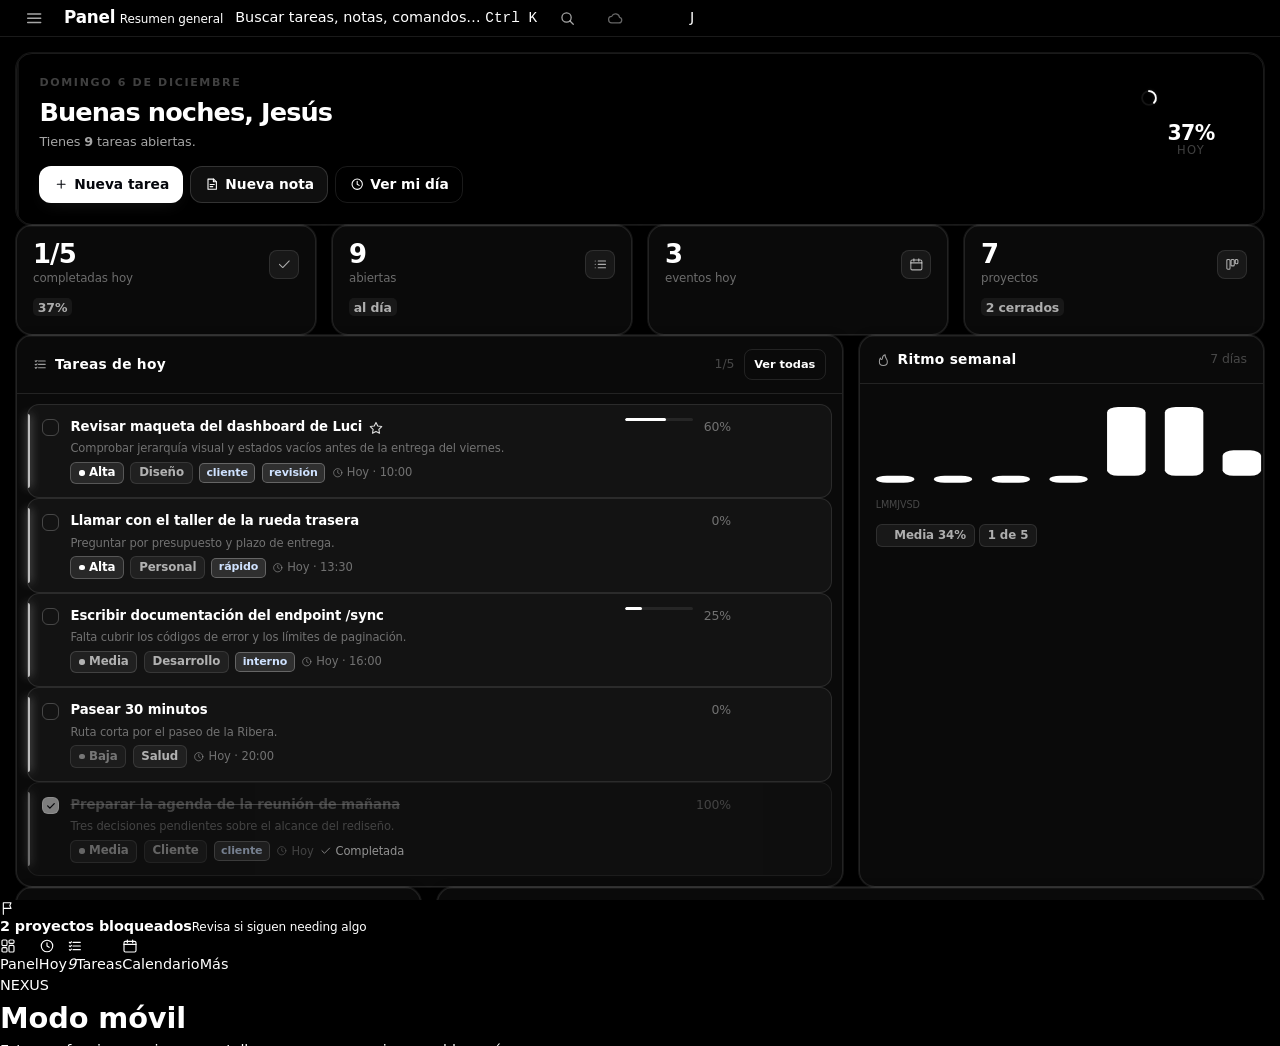
==== commit 29fb6117: "fix: eliminar coma doble en DEFAULTS y reparar app" ====
--- a/index.html
+++ b/index.html
@@ -1391,7 +1391,7 @@
 const KEY = 'nexus.v1';
 const DEFAULTS = {
   blur: 18, scale: 100, animations: true, sound: false,
-  oled: true, density: 'normal', , collapsed: false,
+  oled: true, density: 'normal', collapsed: false,
   greetingName: 'Jesús'
 };
 
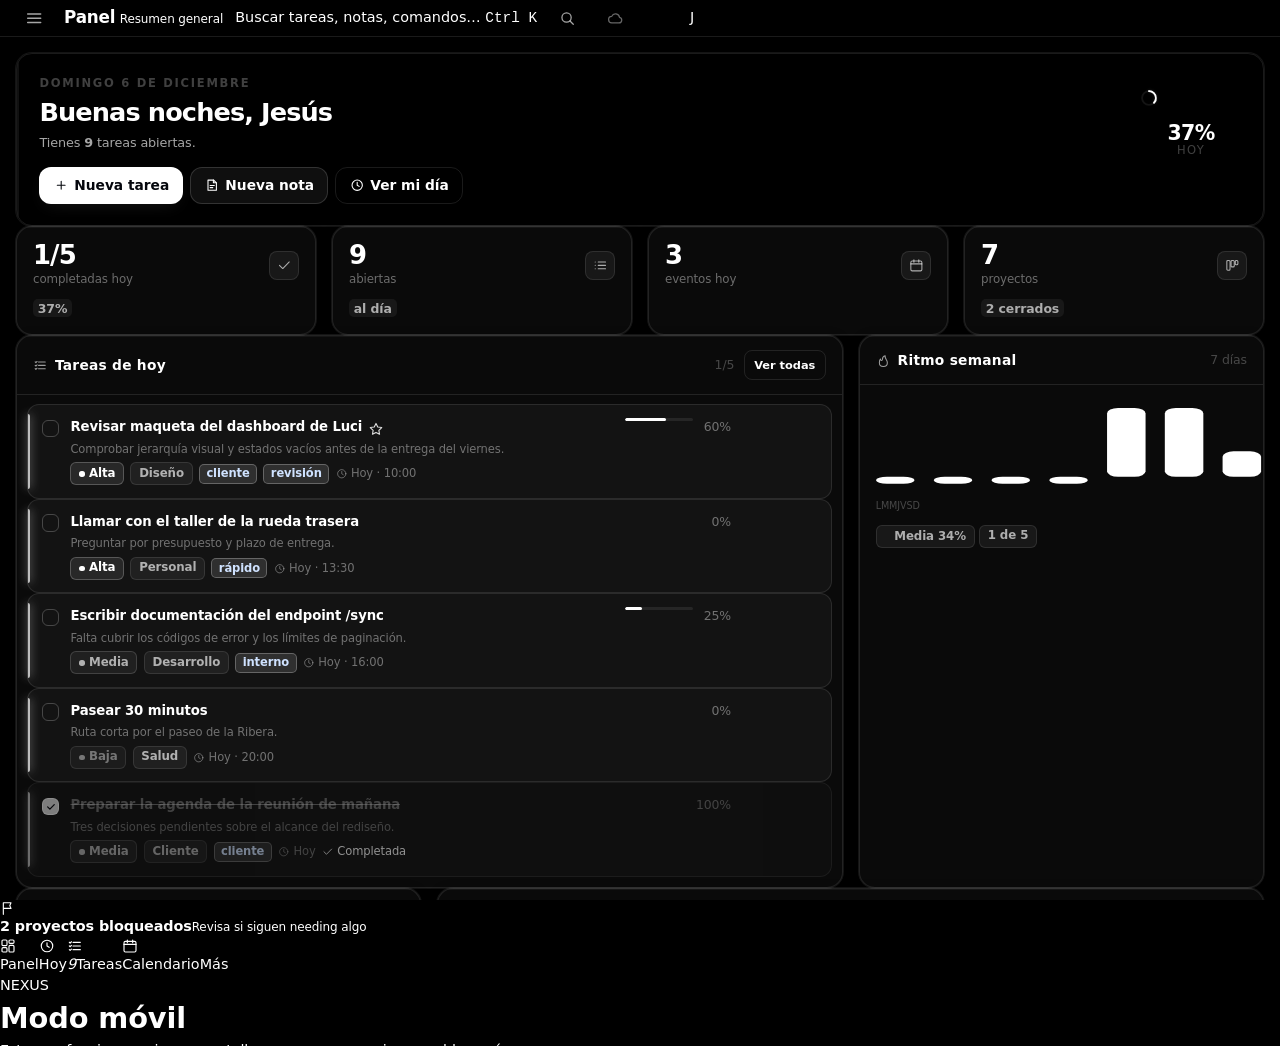
==== commit 2c0d0f6c: "refactor: mejorar legibilidad en tareas y chips" ====
--- a/index.html
+++ b/index.html
@@ -135,7 +135,7 @@
 .card-b.tight{padding:.6rem}
 .card-f{padding:.7rem 1rem;border-top:1px solid var(--stroke);display:flex;align-items:center;gap:.5rem}
 
-.eyebrow{font-size:.69rem;text-transform:uppercase;letter-spacing:.15em;color:var(--txt-4);font-weight:650}
+.eyebrow{font-size:.72rem;text-transform:uppercase;letter-spacing:.15em;color:var(--txt-4);font-weight:650}
 .muted{color:var(--txt-3)}
 .mono{font-variant-numeric:tabular-nums;font-feature-settings:"tnum"}
 
@@ -335,7 +335,7 @@
 .feed-row::before{content:"";position:absolute;left:.79rem;top:2.1rem;bottom:-.1rem;width:1px;background:var(--stroke)}
 .feed-row:last-child::before{display:none}
 .feed-b{flex:1;min-width:0;padding-bottom:.1rem}
-.feed-b p{font-size:.755rem;line-height:1.42;color:var(--txt-2)}
+.feed-b p{font-size:.78rem;line-height:1.42;color:var(--txt-2)}
 .feed-b p b{color:var(--txt);font-weight:700}
 .feed-b time{font-size:.7rem;color:var(--txt-4)}
 
@@ -384,7 +384,7 @@
   transform:rotate(1.4deg) scale(1.015);animation:none!important;margin:0
 }
 
-.tag{display:inline-flex;align-items:center;height:1.24rem;padding:0 .4rem;border-radius:5px;font-size:.69rem;font-weight:700;
+.tag{display:inline-flex;align-items:center;height:1.24rem;padding:0 .4rem;border-radius:5px;font-size:.72rem;font-weight:700;
   background:var(--tc,rgba(255,255,255,.12));color:var(--tc-t,#cfe2ff);
   border:1px solid color-mix(in srgb,var(--tc,var(--txt)) 26%,transparent)}
 
@@ -431,7 +431,7 @@
   transition:background var(--dur-fast),transform var(--dur-fast),border-color var(--dur-fast);cursor:pointer}
 .agenda-ev:hover{background:var(--panel-2);transform:translateX(2px)}
 .agenda-ev .t{flex:1;min-width:0}
-.agenda-ev .t b{display:block;font-size:.755rem;font-weight:550;white-space:nowrap;overflow:hidden;text-overflow:ellipsis}
+.agenda-ev .t b{display:block;font-size:.78rem;font-weight:550;white-space:nowrap;overflow:hidden;text-overflow:ellipsis}
 .agenda-ev .t small{font-size:.71rem;color:var(--txt-3);font-variant-numeric:tabular-nums}
 .agenda-ev .x{opacity:0;transition:opacity var(--dur-fast)}
 .agenda-ev:hover .x{opacity:1}/* ============================================================
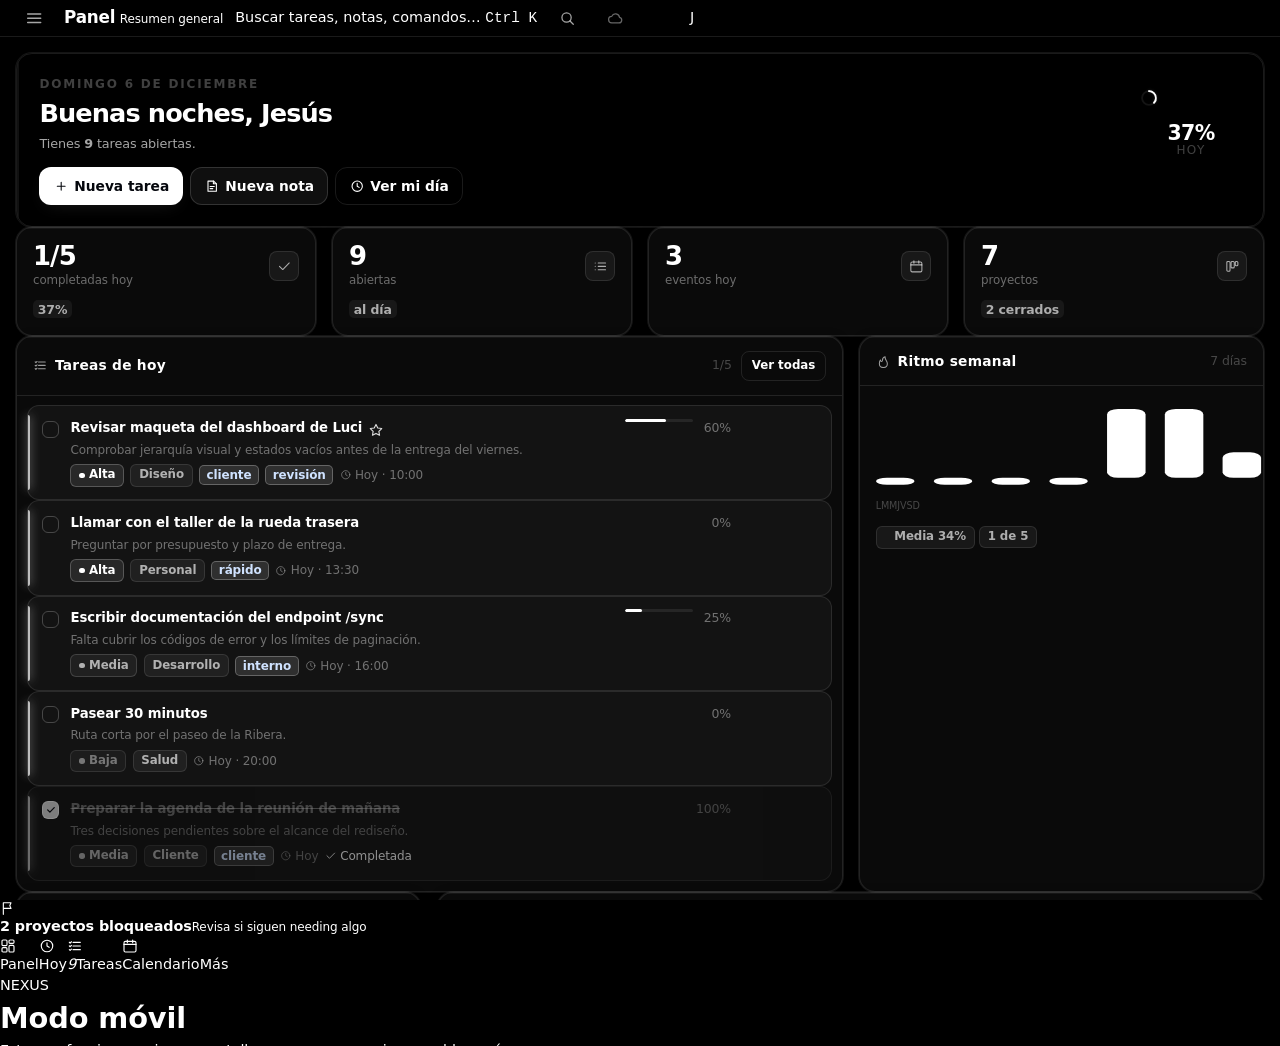
==== commit c9593651: "refactor: mejorar legibilidad en toolbar y metadatos" ====
--- a/index.html
+++ b/index.html
@@ -135,7 +135,7 @@
 .card-b.tight{padding:.6rem}
 .card-f{padding:.7rem 1rem;border-top:1px solid var(--stroke);display:flex;align-items:center;gap:.5rem}
 
-.eyebrow{font-size:.72rem;text-transform:uppercase;letter-spacing:.15em;color:var(--txt-4);font-weight:650}
+.eyebrow{font-size:.75rem;text-transform:uppercase;letter-spacing:.15em;color:var(--txt-4);font-weight:650}
 .muted{color:var(--txt-3)}
 .mono{font-variant-numeric:tabular-nums;font-feature-settings:"tnum"}
 
@@ -158,7 +158,7 @@
 .btn.ghost:hover{background:var(--panel-2)}
 .btn.danger{color:var(--txt);border-color:var(--stroke-2);background:var(--panel-2)}
 .btn.danger:hover{background:var(--panel-3);border-color:var(--stroke-3)}
-.btn.xs{height:1.9rem;padding:0 .58rem;font-size:.71rem;border-radius:8px}
+.btn.xs{height:1.9rem;padding:0 .58rem;font-size:.74rem;border-radius:8px}
 .btn.xs svg{width:.8rem;height:.8rem}
 .btn.icon{width:2.1rem;padding:0}
 .btn.icon.xs{width:1.68rem}
@@ -263,7 +263,7 @@
 .ring .fg{stroke:var(--txt);transition:stroke-dashoffset .9s var(--ease);filter:drop-shadow(0 0 6px rgba(255,255,255,.12))}
 .ring-txt{position:absolute;inset:0;display:grid;place-content:center;text-align:center;line-height:1.1}
 .ring-txt b{font-size:1.28rem;font-weight:700;letter-spacing:-.03em;font-variant-numeric:tabular-nums}
-.ring-txt span{font-size:.72rem;text-transform:uppercase;letter-spacing:.11em;color:var(--txt-4)}
+.ring-txt span{font-size:.75rem;text-transform:uppercase;letter-spacing:.11em;color:var(--txt-4)}
 
 /* ============================================================
    grid · minmax(0,1fr) en todas las rejillas: con 1fr a secas el
@@ -296,8 +296,8 @@
 .lst-row:last-child{border-bottom:0}
 .lst-row:hover{background:var(--panel-2)}
 .lst-row .tt{flex:1;min-width:0}
-.lst-row .tt b{display:block;font-size:.79rem;font-weight:550;white-space:nowrap;overflow:hidden;text-overflow:ellipsis}
-.lst-row .tt small{font-size:.72rem;color:var(--txt-3);display:flex;align-items:center;gap:.3rem;margin-top:.05rem}
+.lst-row .tt b{display:block;font-size:.82rem;font-weight:550;white-space:nowrap;overflow:hidden;text-overflow:ellipsis}
+.lst-row .tt small{font-size:.75rem;color:var(--txt-3);display:flex;align-items:center;gap:.3rem;margin-top:.05rem}
 .lst-row .tt small .sep{opacity:.4}
 
 .chk{width:1.08rem;height:1.08rem;flex:none;border-radius:6px;border:1.5px solid var(--stroke-3);
@@ -350,7 +350,7 @@
 .search-i .ic{width:.82rem;height:.82rem;border:1.5px solid var(--txt-4);border-radius:50%;position:relative;flex:none}
 .search-i .ic::after{content:"";position:absolute;width:.38rem;height:1.5px;background:var(--txt-4);
   right:-.24rem;bottom:-.11rem;transform:rotate(45deg);border-radius:2px}
-.search-i input{flex:1;font-size:.79rem;min-width:0}
+.search-i input{flex:1;font-size:.82rem;min-width:0}
 
 .task{
   display:flex;align-items:flex-start;gap:.7rem;padding:.8rem .9rem;border-radius:var(--r-sm);
@@ -365,11 +365,11 @@
 .task-b{flex:1;min-width:0;display:flex;flex-direction:column;gap:.3rem}
 .task-b h4{font-size:.83rem;font-weight:550;line-height:1.35;display:flex;align-items:center;gap:.35rem}
 .task-b h4 .t{overflow:hidden;text-overflow:ellipsis;white-space:nowrap}
-.task-b .desc{font-size:.72rem;color:var(--txt-3);line-height:1.45;display:-webkit-box;-webkit-line-clamp:2;-webkit-box-orient:vertical;overflow:hidden}
+.task-b .desc{font-size:.75rem;color:var(--txt-3);line-height:1.45;display:-webkit-box;-webkit-line-clamp:2;-webkit-box-orient:vertical;overflow:hidden}
 .task.done{opacity:.55}
 .task.done h4 .t{text-decoration:line-through;color:var(--txt-3)}
 .task-meta{display:flex;align-items:center;gap:.4rem;flex-wrap:wrap}
-.task-meta .m{font-size:.72rem;color:var(--txt-3);display:inline-flex;align-items:center;gap:.24rem}
+.task-meta .m{font-size:.75rem;color:var(--txt-3);display:inline-flex;align-items:center;gap:.24rem}
 .task-meta .m svg{width:.72rem;height:.72rem;stroke-width:1.8}
 .task-meta .m.late{color:#ffb3bf}
 .task-acts{display:flex;gap:.15rem;opacity:0;transition:opacity var(--dur-fast);flex:none}
@@ -384,7 +384,7 @@
   transform:rotate(1.4deg) scale(1.015);animation:none!important;margin:0
 }
 
-.tag{display:inline-flex;align-items:center;height:1.24rem;padding:0 .4rem;border-radius:5px;font-size:.72rem;font-weight:700;
+.tag{display:inline-flex;align-items:center;height:1.24rem;padding:0 .4rem;border-radius:5px;font-size:.75rem;font-weight:700;
   background:var(--tc,rgba(255,255,255,.12));color:var(--tc-t,#cfe2ff);
   border:1px solid color-mix(in srgb,var(--tc,var(--txt)) 26%,transparent)}
 
@@ -408,14 +408,14 @@
 }
 .cal-cell:hover{background:var(--panel-2)}
 .cal-cell.out{opacity:.32}
-.cal-cell .dn{font-size:.72rem;color:var(--txt-2);font-variant-numeric:tabular-nums;
+.cal-cell .dn{font-size:.75rem;color:var(--txt-2);font-variant-numeric:tabular-nums;
   width:1.35rem;height:1.35rem;display:grid;place-items:center;border-radius:50%;transition:all var(--dur-fast) cubic-bezier(.22,1,.36,1)}
 .cal-cell.out .dn{color:var(--txt-4)}
 .cal-cell.today .dn{background:var(--txt);color:#05070d;font-weight:700;
   box-shadow:0 0 14px -2px rgba(255,255,255,.12)}
 .cal-cell.sel{background:rgba(255,255,255,.12);box-shadow:inset 0 0 0 1px rgba(255,255,255,.12)}
 .cal-cell.sel .dn{color:#fff;font-weight:700}
-.ev-dot{width:100%;display:flex;align-items:center;gap:.25rem;font-size:.71rem;padding:.13rem .28rem;border-radius:5px;
+.ev-dot{width:100%;display:flex;align-items:center;gap:.25rem;font-size:.74rem;padding:.13rem .28rem;border-radius:5px;
   background:var(--panel-2);border-left:2px solid var(--ec,var(--txt));color:var(--txt-2);
   white-space:nowrap;overflow:hidden;text-overflow:ellipsis;transition:background var(--dur-fast),transform var(--dur-fast)}
 .ev-dot:hover{background:var(--panel-3);transform:translateX(2px)}
@@ -432,7 +432,7 @@
 .agenda-ev:hover{background:var(--panel-2);transform:translateX(2px)}
 .agenda-ev .t{flex:1;min-width:0}
 .agenda-ev .t b{display:block;font-size:.78rem;font-weight:550;white-space:nowrap;overflow:hidden;text-overflow:ellipsis}
-.agenda-ev .t small{font-size:.71rem;color:var(--txt-3);font-variant-numeric:tabular-nums}
+.agenda-ev .t small{font-size:.74rem;color:var(--txt-3);font-variant-numeric:tabular-nums}
 .agenda-ev .x{opacity:0;transition:opacity var(--dur-fast)}
 .agenda-ev:hover .x{opacity:1}/* ============================================================
    kanban / proyectos
